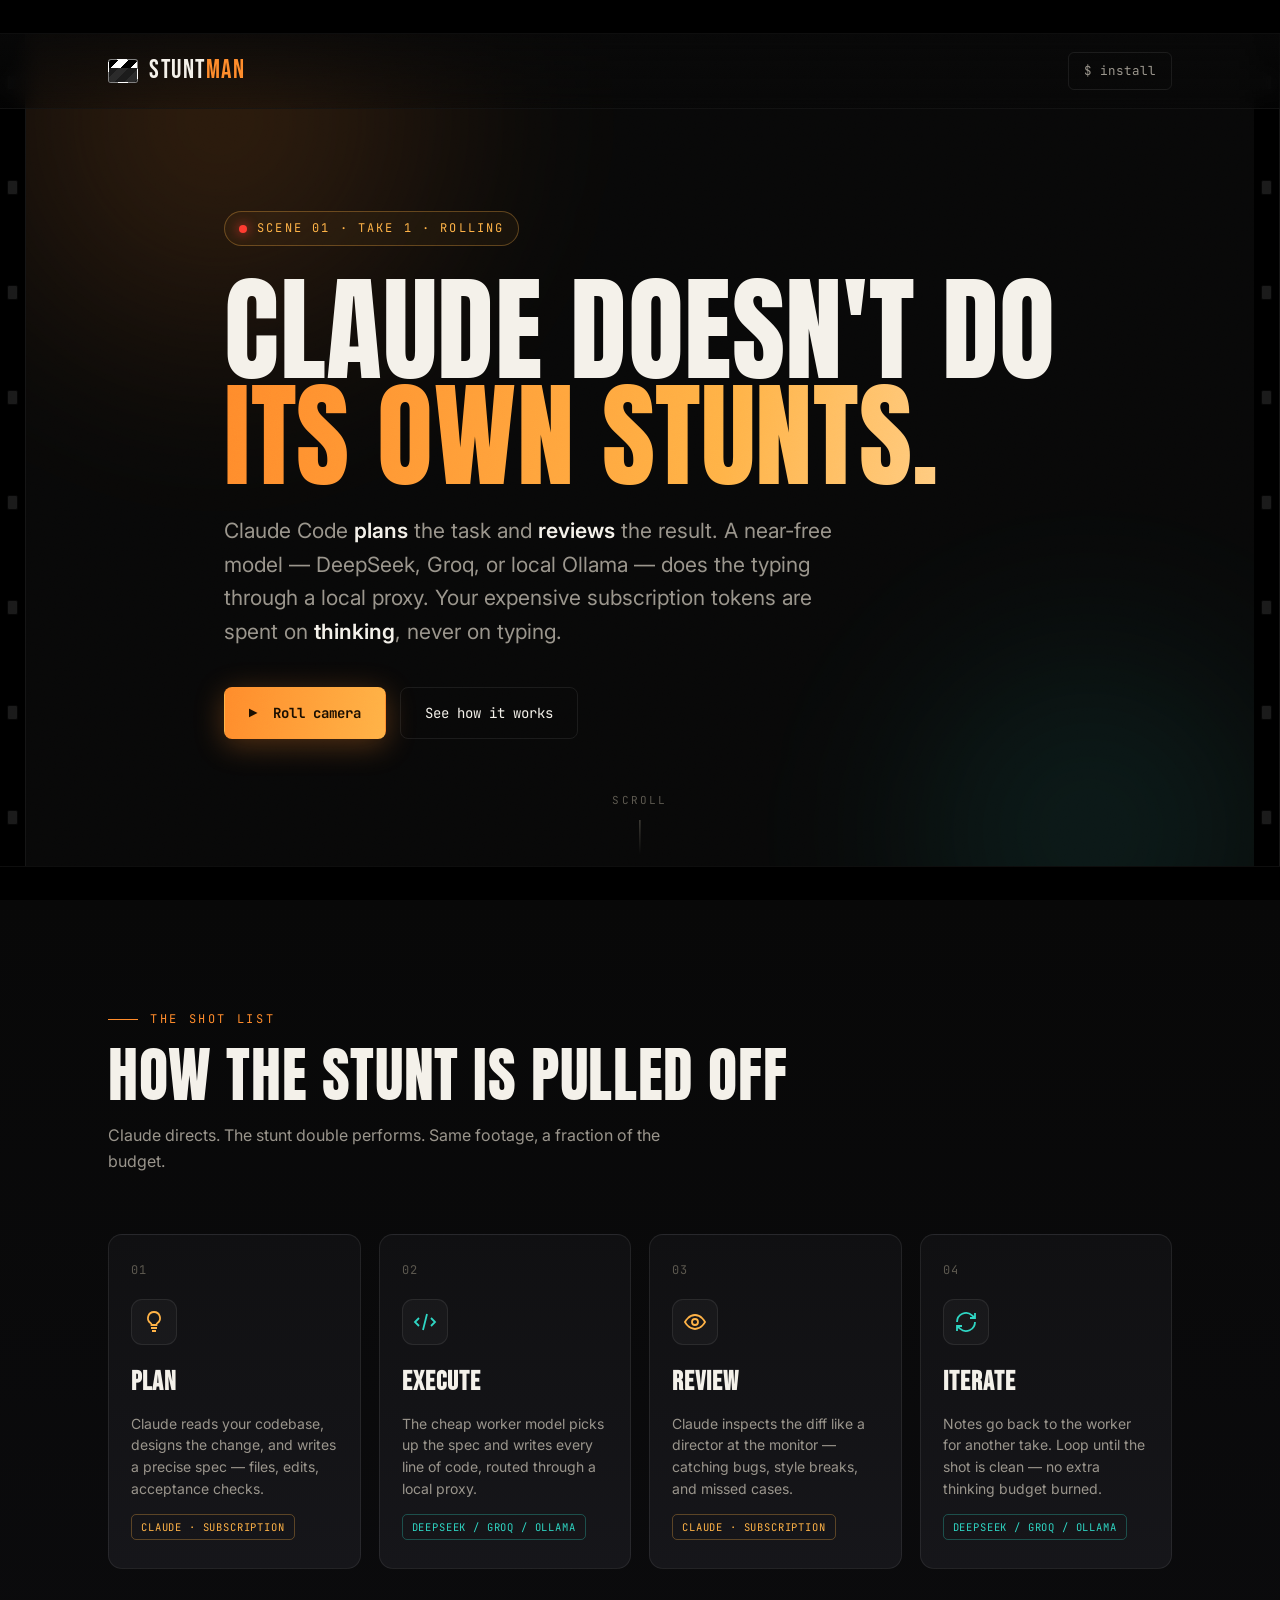
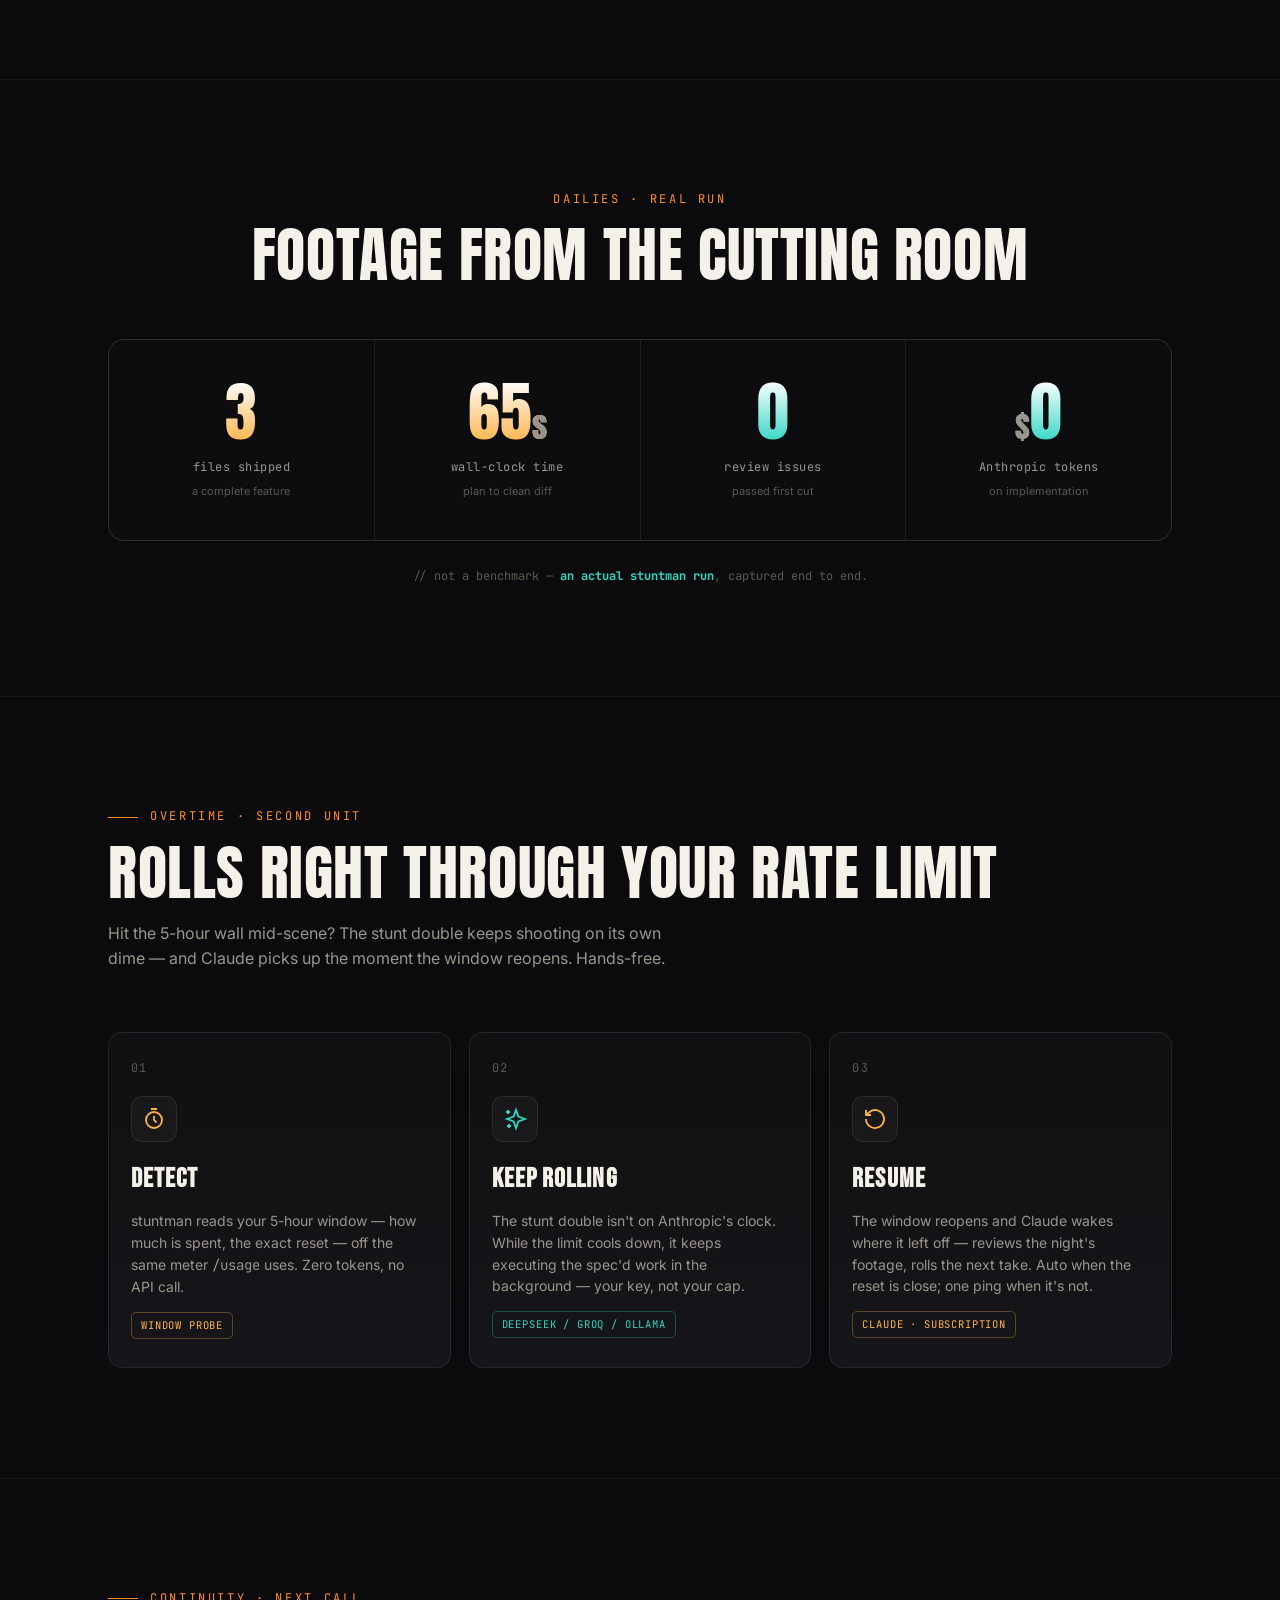
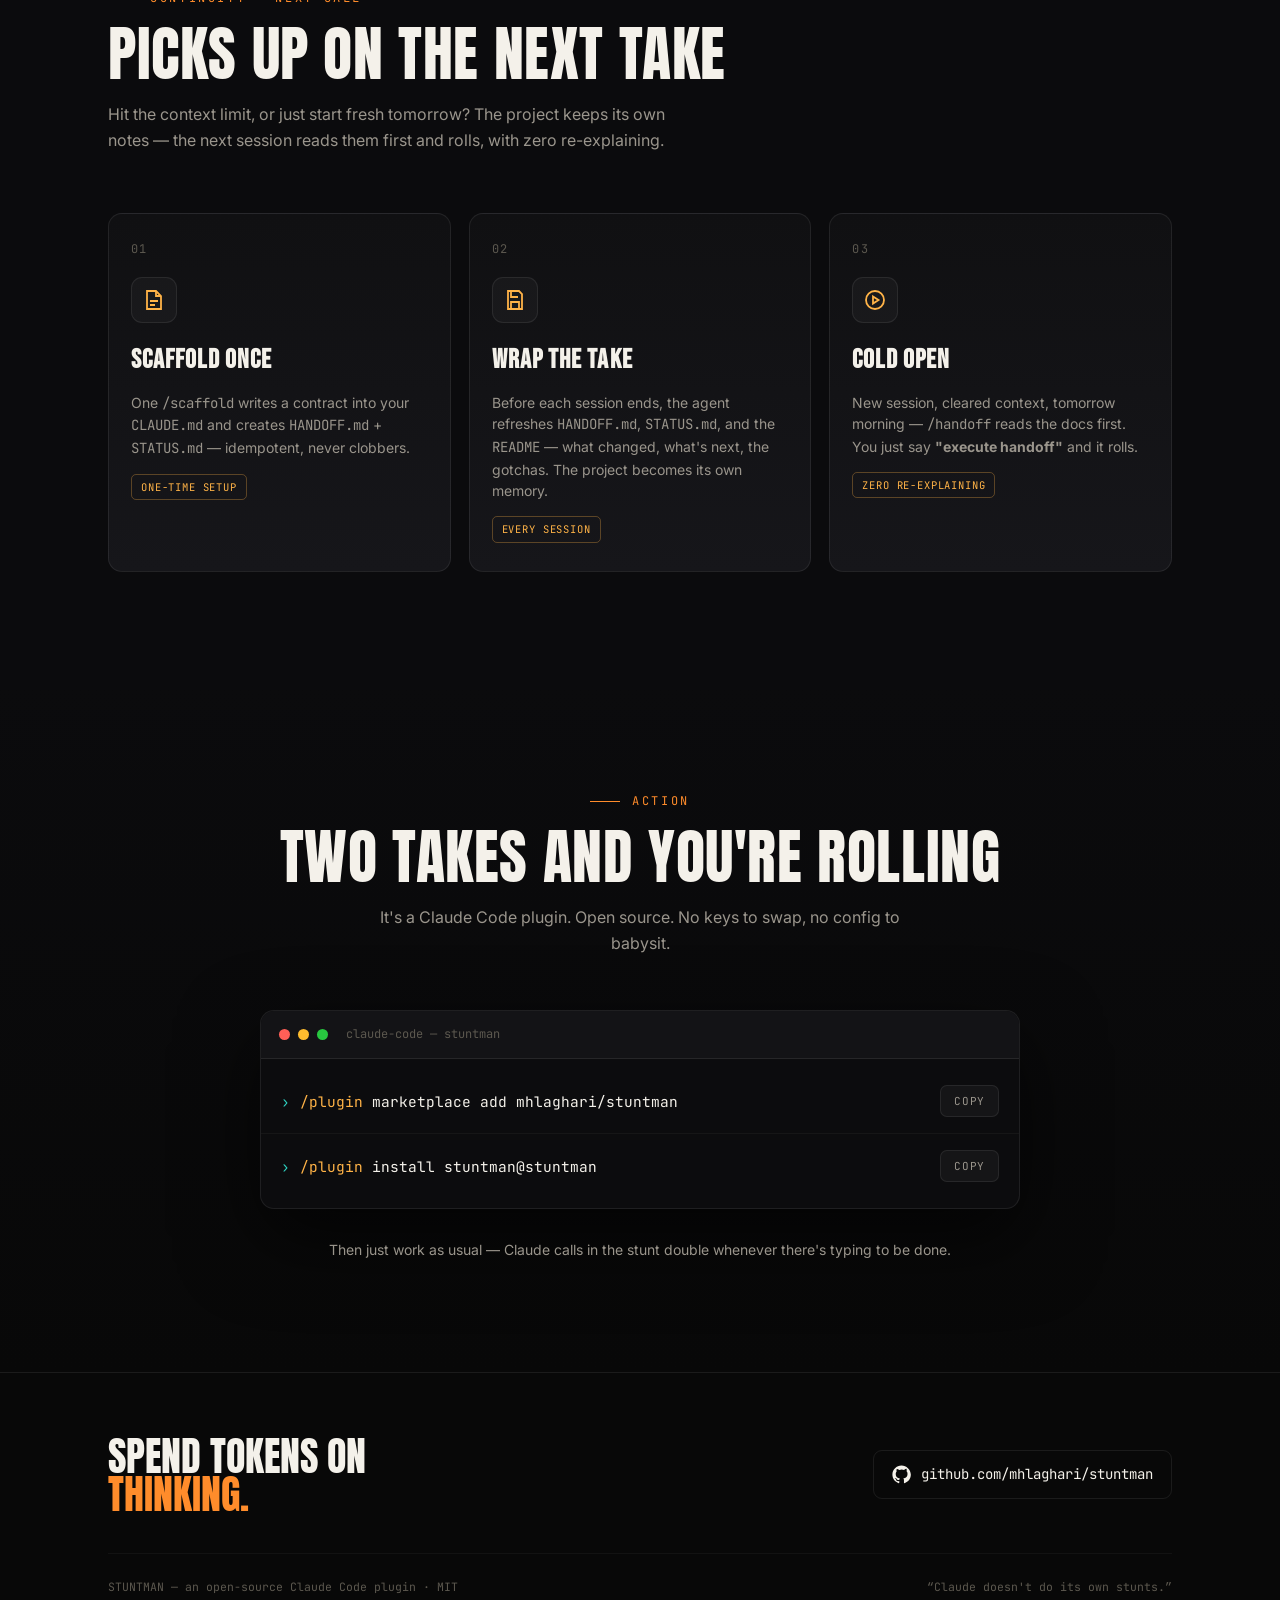
==== docs/index.html @ ba5aea7f "v0.5.0: split /scaffold (setup) and /handoff (resume); README in the contract Reworks the context-co" ====
<!DOCTYPE html>
<html lang="en">
<head>
<meta charset="UTF-8">
<meta name="viewport" content="width=device-width, initial-scale=1.0">
<title>Stuntman — Claude doesn't do its own stunts.</title>
<meta name="description" content="Claude Code plans and reviews. A near-free model does the typing through a local proxy. Spend your Claude tokens on thinking, never on typing.">
<link rel="icon" href="data:image/svg+xml,%3Csvg xmlns='http://www.w3.org/2000/svg' viewBox='0 0 32 32'%3E%3Crect width='32' height='32' rx='6' fill='%23080808'/%3E%3Cpath d='M4 12 28 6' stroke='%23ff8c2b' stroke-width='3'/%3E%3Crect x='4' y='13' width='24' height='15' rx='2' fill='%23161616'/%3E%3C/svg%3E">
<link rel="preconnect" href="https://fonts.googleapis.com">
<link rel="preconnect" href="https://fonts.gstatic.com" crossorigin>
<link href="https://fonts.googleapis.com/css2?family=Anton&family=Bebas+Neue&family=JetBrains+Mono:wght@400;500;700&family=Inter:wght@400;500;600;700&display=swap" rel="stylesheet">
<style>
  :root{
    --black:#080808;
    --panel:#101012;
    --panel-2:#16161a;
    --ink:#f4f1ea;
    --muted:#9a958c;
    --faint:#5c584f;
    --amber:#ffb347;
    --tungsten:#ff8c2b;
    --teal:#2fd6c4;
    --stunt:#ff3b30;
    --line:rgba(255,255,255,.08);
    --line-2:rgba(255,255,255,.04);
    --maxw:1120px;
  }
  *{box-sizing:border-box;margin:0;padding:0}
  html{scroll-behavior:smooth}
  body{
    background:var(--black);
    color:var(--ink);
    font-family:'Inter',system-ui,sans-serif;
    line-height:1.6;
    overflow-x:hidden;
    -webkit-font-smoothing:antialiased;
  }
  /* film grain overlay */
  body::after{
    content:"";
    position:fixed;inset:0;z-index:2000;pointer-events:none;
    opacity:.045;mix-blend-mode:overlay;
    background-image:url("data:image/svg+xml,%3Csvg xmlns='http://www.w3.org/2000/svg' width='160' height='160'%3E%3Cfilter id='n'%3E%3CfeTurbulence type='fractalNoise' baseFrequency='.85' numOctaves='3' stitchTiles='stitch'/%3E%3C/filter%3E%3Crect width='100%25' height='100%25' filter='url(%23n)'/%3E%3C/svg%3E");
    animation:grain 1.2s steps(3) infinite;
  }
  @keyframes grain{
    0%,100%{transform:translate(0,0)}
    33%{transform:translate(-4%,2%)}
    66%{transform:translate(3%,-3%)}
  }
  /* cinematic letterbox bars */
  .bar{position:fixed;left:0;right:0;height:34px;background:#000;z-index:1500;pointer-events:none}
  .bar.top{top:0;border-bottom:1px solid rgba(255,255,255,.05)}
  .bar.bot{bottom:0;border-top:1px solid rgba(255,255,255,.05)}
  @media(max-width:640px){.bar{height:18px}}

  a{color:inherit;text-decoration:none}
  .wrap{max-width:var(--maxw);margin:0 auto;padding:0 28px}
  .mono{font-family:'JetBrains Mono',monospace}

  /* ---------- NAV ---------- */
  nav{
    position:fixed;top:34px;left:0;right:0;z-index:1200;
    backdrop-filter:blur(10px);
    background:linear-gradient(180deg,rgba(8,8,8,.82),rgba(8,8,8,.3));
    border-bottom:1px solid var(--line-2);
    transition:padding .3s ease, background .3s ease;
  }
  @media(max-width:640px){nav{top:18px}}
  nav .wrap{display:flex;align-items:center;justify-content:space-between;padding-top:16px;padding-bottom:16px}
  .brand{display:flex;align-items:center;gap:11px;font-family:'Bebas Neue',sans-serif;font-size:26px;letter-spacing:.06em}
  .slate{
    width:30px;height:24px;border-radius:3px;position:relative;overflow:hidden;
    background:repeating-linear-gradient(135deg,#000 0 7px,#fff 7px 14px);
    border:1px solid rgba(255,255,255,.5);flex:none;
  }
  .slate::before{
    content:"";position:absolute;left:0;right:0;bottom:0;height:62%;
    background:repeating-linear-gradient(135deg,#1b1b1b 0 7px,#2a2a2a 7px 14px);
  }
  .brand b{color:var(--ink);font-weight:400}
  .brand .x{color:var(--tungsten)}
  .nav-cta{font-family:'JetBrains Mono',monospace;font-size:12.5px;color:var(--muted);border:1px solid var(--line);padding:8px 15px;border-radius:6px;transition:.2s}
  .nav-cta:hover{color:var(--ink);border-color:var(--amber);box-shadow:0 0 24px rgba(255,140,43,.18)}

  /* ---------- HERO ---------- */
  header{position:relative;min-height:100vh;display:flex;align-items:center;padding:140px 0 90px;overflow:hidden}
  /* tungsten spotlight sweep */
  .spot{position:absolute;border-radius:50%;filter:blur(70px);pointer-events:none;opacity:.55}
  .spot.a{width:760px;height:760px;top:-260px;left:-160px;background:radial-gradient(circle,rgba(255,140,43,.34),transparent 62%);animation:float1 14s ease-in-out infinite}
  .spot.b{width:620px;height:620px;bottom:-240px;right:-120px;background:radial-gradient(circle,rgba(47,214,196,.22),transparent 62%);animation:float2 18s ease-in-out infinite}
  @keyframes float1{0%,100%{transform:translate(0,0)}50%{transform:translate(60px,40px)}}
  @keyframes float2{0%,100%{transform:translate(0,0)}50%{transform:translate(-50px,-30px)}}
  /* sprocket film strip down the side */
  .filmstrip{position:absolute;top:0;bottom:0;width:26px;background:#000;border-right:1px solid var(--line);display:flex;flex-direction:column;justify-content:space-around;align-items:center;padding:30px 0;z-index:3}
  .filmstrip.left{left:0}.filmstrip.right{right:0}
  .filmstrip i{width:11px;height:15px;background:#1a1a1a;border-radius:2px;border:1px solid #050505}
  @media(max-width:860px){.filmstrip{display:none}}

  .hero-inner{position:relative;z-index:5;max-width:880px}
  .take{display:inline-flex;align-items:center;gap:10px;font-family:'JetBrains Mono',monospace;font-size:12px;letter-spacing:.18em;color:var(--amber);text-transform:uppercase;border:1px solid rgba(255,179,71,.3);background:rgba(255,179,71,.05);padding:7px 14px;border-radius:100px;margin-bottom:30px}
  .take .dot{width:8px;height:8px;border-radius:50%;background:var(--stunt);box-shadow:0 0 12px var(--stunt);animation:rec 1.4s ease-in-out infinite}
  @keyframes rec{0%,100%{opacity:1}50%{opacity:.25}}

  h1.title{
    font-family:'Anton',sans-serif;
    font-weight:400;
    font-size:clamp(48px,9vw,116px);
    line-height:.92;
    letter-spacing:.005em;
    text-transform:uppercase;
    margin-bottom:26px;
  }
  h1.title .l2{
    display:block;
    background:linear-gradient(100deg,var(--tungsten),var(--amber) 60%,#ffd9a0);
    -webkit-background-clip:text;background-clip:text;color:transparent;
    position:relative;
  }
  .oneliner{font-size:clamp(17px,2.2vw,21px);color:var(--muted);max-width:620px;margin-bottom:38px}
  .oneliner b{color:var(--ink);font-weight:600}
  .hero-cta{display:flex;gap:14px;flex-wrap:wrap;align-items:center}
  .btn{font-family:'JetBrains Mono',monospace;font-size:14px;padding:14px 24px;border-radius:8px;border:1px solid transparent;cursor:pointer;transition:.2s;display:inline-flex;align-items:center;gap:9px}
  .btn.primary{background:linear-gradient(100deg,var(--tungsten),var(--amber));color:#1a0e00;font-weight:700;box-shadow:0 6px 30px rgba(255,140,43,.3)}
  .btn.primary:hover{transform:translateY(-2px);box-shadow:0 10px 40px rgba(255,140,43,.45)}
  .btn.ghost{border-color:var(--line);color:var(--ink)}
  .btn.ghost:hover{border-color:var(--muted);background:rgba(255,255,255,.03)}

  .scroll-hint{position:absolute;bottom:46px;left:50%;transform:translateX(-50%);z-index:5;font-family:'JetBrains Mono',monospace;font-size:11px;letter-spacing:.2em;color:var(--faint);text-transform:uppercase;display:flex;flex-direction:column;align-items:center;gap:10px}
  .scroll-hint .ln{width:1px;height:34px;background:linear-gradient(var(--faint),transparent);animation:drop 2s ease-in-out infinite}
  @keyframes drop{0%,100%{transform:scaleY(.4);opacity:.4;transform-origin:top}50%{transform:scaleY(1);opacity:1;transform-origin:top}}
  @media(max-width:640px){.scroll-hint{display:none}}

  /* ---------- SECTION SHELL ---------- */
  section{position:relative;padding:110px 0}
  .eyebrow{font-family:'JetBrains Mono',monospace;font-size:12px;letter-spacing:.22em;text-transform:uppercase;color:var(--tungsten);margin-bottom:16px;display:flex;align-items:center;gap:12px}
  .eyebrow::before{content:"";width:30px;height:1px;background:var(--tungsten)}
  h2.sec{font-family:'Anton',sans-serif;font-weight:400;font-size:clamp(34px,5.5vw,60px);line-height:1;text-transform:uppercase;letter-spacing:.01em;margin-bottom:18px}
  .sec-sub{color:var(--muted);max-width:560px;font-size:16px}

  /* ---------- HOW IT WORKS ---------- */
  #how{background:linear-gradient(180deg,var(--black),#0b0b0d)}
  .steps{display:grid;grid-template-columns:repeat(4,1fr);gap:18px;margin-top:60px;position:relative}
  @media(max-width:860px){.steps{grid-template-columns:repeat(2,1fr)}}
  @media(max-width:520px){.steps{grid-template-columns:1fr}}
  .step{
    position:relative;background:linear-gradient(180deg,var(--panel),var(--panel-2));
    border:1px solid var(--line);border-radius:14px;padding:26px 22px 28px;overflow:hidden;
    transition:transform .35s ease, border-color .35s ease, box-shadow .35s ease;
  }
  .step::before{content:"";position:absolute;inset:0;background:radial-gradient(circle at 50% -10%,var(--gl,rgba(255,140,43,.16)),transparent 60%);opacity:0;transition:opacity .4s}
  .step:hover{transform:translateY(-6px);border-color:var(--bd,rgba(255,140,43,.4))}
  .step:hover::before{opacity:1}
  .step .num{font-family:'JetBrains Mono',monospace;font-size:12px;color:var(--faint);letter-spacing:.1em}
  .step .ico{font-family:'Bebas Neue',sans-serif;font-size:13px;letter-spacing:.1em;width:46px;height:46px;display:grid;place-items:center;border-radius:11px;margin:18px 0 16px;background:rgba(255,255,255,.03);border:1px solid var(--line);position:relative}
  .step .ico svg{width:24px;height:24px}
  .step h3{font-family:'Bebas Neue',sans-serif;font-size:27px;letter-spacing:.04em;margin-bottom:9px}
  .step p{font-size:14px;color:var(--muted);line-height:1.55}
  .step .who{display:inline-block;margin-top:14px;font-family:'JetBrains Mono',monospace;font-size:10.5px;letter-spacing:.08em;text-transform:uppercase;padding:4px 9px;border-radius:5px;border:1px solid var(--line)}
  .step[data-role="claude"] .who{color:var(--amber);border-color:rgba(255,179,71,.3)}
  .step[data-role="worker"] .who{color:var(--teal);border-color:rgba(47,214,196,.3)}
  /* connector arrows */
  .step:not(:last-child)::after{
    content:"";position:absolute;top:50%;right:-13px;width:18px;height:18px;
    border-top:2px solid var(--faint);border-right:2px solid var(--faint);
    transform:translateY(-50%) rotate(45deg);z-index:6;
  }
  @media(max-width:860px){.step:not(:last-child)::after{display:none}}
  /* relay + handoff sections: 3-up, collapse on small screens */
  #relay .steps,#handoff .steps{grid-template-columns:repeat(3,1fr)}
  @media(max-width:860px){#relay .steps,#handoff .steps{grid-template-columns:1fr}}

  /* ---------- STAT STRIP ---------- */
  #results{background:#0b0b0d;border-top:1px solid var(--line-2);border-bottom:1px solid var(--line-2)}
  .results-head{text-align:center;margin-bottom:54px}
  .results-head .eyebrow{justify-content:center}
  .results-head .eyebrow::before{display:none}
  .stats{display:grid;grid-template-columns:repeat(4,1fr);gap:1px;background:var(--line);border:1px solid var(--line);border-radius:16px;overflow:hidden}
  @media(max-width:760px){.stats{grid-template-columns:repeat(2,1fr)}}
  .stat{background:#0d0d0f;padding:40px 24px;text-align:center;position:relative;transition:background .3s}
  .stat:hover{background:#111114}
  .stat .big{font-family:'Anton',sans-serif;font-size:clamp(40px,6vw,64px);line-height:1;background:linear-gradient(180deg,#fff,var(--amber));-webkit-background-clip:text;background-clip:text;color:transparent}
  .stat .big .u{font-size:.5em;color:var(--muted);-webkit-text-fill-color:var(--muted)}
  .stat .lbl{font-family:'JetBrains Mono',monospace;font-size:12px;color:var(--muted);margin-top:14px;letter-spacing:.04em}
  .stat .sub{font-size:11px;color:var(--faint);margin-top:5px}
  .stat.hl .big{background:linear-gradient(180deg,#fff,var(--teal));-webkit-background-clip:text;background-clip:text;color:transparent}
  .real-tag{text-align:center;margin-top:26px;font-family:'JetBrains Mono',monospace;font-size:12px;color:var(--faint)}
  .real-tag b{color:var(--teal)}

  /* ---------- INSTALL ---------- */
  #install{background:linear-gradient(180deg,#0b0b0d,var(--black))}
  .terminal{max-width:760px;margin:54px auto 0;background:#0c0c0e;border:1px solid var(--line);border-radius:14px;overflow:hidden;box-shadow:0 30px 80px rgba(0,0,0,.6)}
  .term-bar{display:flex;align-items:center;gap:8px;padding:14px 18px;background:#131316;border-bottom:1px solid var(--line)}
  .term-bar .d{width:11px;height:11px;border-radius:50%}
  .term-bar .d.r{background:#ff5f57}.term-bar .d.y{background:#febc2e}.term-bar .d.g{background:#28c840}
  .term-bar .ttl{margin-left:10px;font-family:'JetBrains Mono',monospace;font-size:12px;color:var(--faint)}
  .term-body{padding:10px 0}
  .cmd-row{display:flex;align-items:center;justify-content:space-between;gap:14px;padding:16px 20px;transition:background .2s}
  .cmd-row:hover{background:rgba(255,255,255,.02)}
  .cmd-row + .cmd-row{border-top:1px solid var(--line-2)}
  .cmd{font-family:'JetBrains Mono',monospace;font-size:14.5px;color:var(--ink);overflow-x:auto;white-space:nowrap}
  .cmd .pr{color:var(--teal);user-select:none;margin-right:10px}
  .cmd .k{color:var(--amber)}
  .copy{flex:none;font-family:'JetBrains Mono',monospace;font-size:11px;letter-spacing:.06em;text-transform:uppercase;color:var(--muted);background:rgba(255,255,255,.04);border:1px solid var(--line);padding:8px 13px;border-radius:7px;cursor:pointer;transition:.2s}
  .copy:hover{color:var(--ink);border-color:var(--amber)}
  .copy.done{color:#1a0e00;background:var(--amber);border-color:var(--amber)}
  .install-note{text-align:center;color:var(--muted);font-size:14px;margin-top:30px}
  .install-note .mono{color:var(--amber)}

  /* ---------- FOOTER ---------- */
  footer{border-top:1px solid var(--line);padding:64px 0 48px;background:var(--black)}
  .foot-grid{display:flex;align-items:center;justify-content:space-between;gap:24px;flex-wrap:wrap}
  .foot-tag{font-family:'Anton',sans-serif;font-size:clamp(26px,4vw,40px);text-transform:uppercase;line-height:.95;color:var(--ink)}
  .foot-tag span{color:var(--tungsten)}
  .foot-right{text-align:right}
  .gh{display:inline-flex;align-items:center;gap:10px;font-family:'JetBrains Mono',monospace;font-size:14px;border:1px solid var(--line);padding:12px 18px;border-radius:9px;transition:.2s}
  .gh:hover{border-color:var(--amber);color:var(--amber);box-shadow:0 0 30px rgba(255,140,43,.18)}
  .gh svg{width:19px;height:19px;fill:currentColor}
  .foot-meta{margin-top:40px;padding-top:24px;border-top:1px solid var(--line-2);display:flex;justify-content:space-between;flex-wrap:wrap;gap:10px;font-family:'JetBrains Mono',monospace;font-size:11.5px;color:var(--faint)}
  .foot-meta a:hover{color:var(--muted)}

  /* ---------- REVEAL ---------- */
  .reveal{opacity:0;transform:translateY(28px);transition:opacity .8s cubic-bezier(.2,.7,.2,1),transform .8s cubic-bezier(.2,.7,.2,1)}
  .reveal.in{opacity:1;transform:none}
  .reveal[data-d="1"]{transition-delay:.08s}
  .reveal[data-d="2"]{transition-delay:.16s}
  .reveal[data-d="3"]{transition-delay:.24s}
  @media(prefers-reduced-motion:reduce){
    .reveal{opacity:1;transform:none;transition:none}
    .spot,.grain,body::after,.scroll-hint .ln,.take .dot{animation:none!important}
  }
</style>
</head>
<body>
<div class="bar top"></div>
<div class="bar bot"></div>

<nav>
  <div class="wrap">
    <a class="brand" href="#top"><span class="slate"></span><b>STUNT<span class="x">MAN</span></b></a>
    <a class="nav-cta" href="#install">$ install</a>
  </div>
</nav>

<header id="top">
  <div class="filmstrip left"><i></i><i></i><i></i><i></i><i></i><i></i><i></i><i></i></div>
  <div class="filmstrip right"><i></i><i></i><i></i><i></i><i></i><i></i><i></i><i></i></div>
  <div class="spot a"></div>
  <div class="spot b"></div>
  <div class="wrap">
    <div class="hero-inner">
      <div class="take"><span class="dot"></span> Scene 01 · Take 1 · Rolling</div>
      <h1 class="title">Claude doesn't do<span class="l2">its own stunts.</span></h1>
      <p class="oneliner">Claude Code <b>plans</b> the task and <b>reviews</b> the result. A near-free model — DeepSeek, Groq, or local Ollama — does the typing through a local proxy. Your expensive subscription tokens are spent on <b>thinking</b>, never on typing.</p>
      <div class="hero-cta">
        <a class="btn primary" href="#install">▶ &nbsp;Roll camera</a>
        <a class="btn ghost" href="#how">See how it works</a>
      </div>
    </div>
  </div>
  <div class="scroll-hint">scroll<div class="ln"></div></div>
</header>

<section id="how">
  <div class="wrap">
    <div class="reveal">
      <div class="eyebrow">The shot list</div>
      <h2 class="sec">How the stunt is pulled off</h2>
      <p class="sec-sub">Claude directs. The stunt double performs. Same footage, a fraction of the budget.</p>
    </div>
    <div class="steps">
      <div class="step reveal" data-role="claude" data-d="0" style="--bd:rgba(255,179,71,.45);--gl:rgba(255,179,71,.16)">
        <div class="num">01</div>
        <div class="ico" style="color:var(--amber)">
          <svg viewBox="0 0 24 24" fill="none" stroke="currentColor" stroke-width="1.8"><path d="M9 18h6M10 21h4M12 2a6 6 0 0 0-3.5 10.9c.6.45 1 1.15 1 1.9V15h5v-.2c0-.75.4-1.45 1-1.9A6 6 0 0 0 12 2Z"/></svg>
        </div>
        <h3>Plan</h3>
        <p>Claude reads your codebase, designs the change, and writes a precise spec — files, edits, acceptance checks.</p>
        <span class="who">Claude · subscription</span>
      </div>
      <div class="step reveal" data-role="worker" data-d="1" style="--bd:rgba(47,214,196,.45);--gl:rgba(47,214,196,.16)">
        <div class="num">02</div>
        <div class="ico" style="color:var(--teal)">
          <svg viewBox="0 0 24 24" fill="none" stroke="currentColor" stroke-width="1.8"><path d="m6 8-4 4 4 4M18 8l4 4-4 4M14 4l-4 16"/></svg>
        </div>
        <h3>Execute</h3>
        <p>The cheap worker model picks up the spec and writes every line of code, routed through a local proxy.</p>
        <span class="who">DeepSeek / Groq / Ollama</span>
      </div>
      <div class="step reveal" data-role="claude" data-d="2" style="--bd:rgba(255,179,71,.45);--gl:rgba(255,179,71,.16)">
        <div class="num">03</div>
        <div class="ico" style="color:var(--amber)">
          <svg viewBox="0 0 24 24" fill="none" stroke="currentColor" stroke-width="1.8"><path d="M2 12s3.5-7 10-7 10 7 10 7-3.5 7-10 7-10-7-10-7Z"/><circle cx="12" cy="12" r="3"/></svg>
        </div>
        <h3>Review</h3>
        <p>Claude inspects the diff like a director at the monitor — catching bugs, style breaks, and missed cases.</p>
        <span class="who">Claude · subscription</span>
      </div>
      <div class="step reveal" data-role="worker" data-d="3" style="--bd:rgba(47,214,196,.45);--gl:rgba(47,214,196,.16)">
        <div class="num">04</div>
        <div class="ico" style="color:var(--teal)">
          <svg viewBox="0 0 24 24" fill="none" stroke="currentColor" stroke-width="1.8"><path d="M3 12a9 9 0 0 1 15-6.7L21 8M21 3v5h-5M21 12a9 9 0 0 1-15 6.7L3 16M3 21v-5h5"/></svg>
        </div>
        <h3>Iterate</h3>
        <p>Notes go back to the worker for another take. Loop until the shot is clean — no extra thinking budget burned.</p>
        <span class="who">DeepSeek / Groq / Ollama</span>
      </div>
    </div>
  </div>
</section>

<section id="results">
  <div class="wrap">
    <div class="results-head reveal">
      <div class="eyebrow">Dailies · real run</div>
      <h2 class="sec">Footage from the cutting room</h2>
    </div>
    <div class="stats reveal" data-d="1">
      <div class="stat">
        <div class="big" data-count="3">0</div>
        <div class="lbl">files shipped</div>
        <div class="sub">a complete feature</div>
      </div>
      <div class="stat">
        <div class="big"><span data-count="65">0</span><span class="u">s</span></div>
        <div class="lbl">wall-clock time</div>
        <div class="sub">plan to clean diff</div>
      </div>
      <div class="stat hl">
        <div class="big" data-count="0">0</div>
        <div class="lbl">review issues</div>
        <div class="sub">passed first cut</div>
      </div>
      <div class="stat hl">
        <div class="big"><span class="u">$</span><span data-count="0">0</span></div>
        <div class="lbl">Anthropic tokens</div>
        <div class="sub">on implementation</div>
      </div>
    </div>
    <div class="real-tag reveal" data-d="2">// not a benchmark — <b>an actual stuntman run</b>, captured end to end.</div>
  </div>
</section>

<section id="relay" style="background:#0b0b0d">
  <div class="wrap">
    <div class="reveal">
      <div class="eyebrow">Overtime · second unit</div>
      <h2 class="sec">Rolls right through your rate limit</h2>
      <p class="sec-sub">Hit the 5-hour wall mid-scene? The stunt double keeps shooting on its own dime — and Claude picks up the moment the window reopens. Hands-free.</p>
    </div>
    <div class="steps">
      <div class="step reveal" data-role="claude" data-d="0" style="--bd:rgba(255,179,71,.45);--gl:rgba(255,179,71,.16)">
        <div class="num">01</div>
        <div class="ico" style="color:var(--amber)">
          <svg viewBox="0 0 24 24" fill="none" stroke="currentColor" stroke-width="1.8"><circle cx="12" cy="13" r="8"/><path d="M12 9v4l2.5 2.5M9 2h6"/></svg>
        </div>
        <h3>Detect</h3>
        <p>stuntman reads your 5-hour window — how much is spent, the exact reset — off the same meter <span class="mono">/usage</span> uses. Zero tokens, no API call.</p>
        <span class="who">window probe</span>
      </div>
      <div class="step reveal" data-role="worker" data-d="1" style="--bd:rgba(47,214,196,.45);--gl:rgba(47,214,196,.16)">
        <div class="num">02</div>
        <div class="ico" style="color:var(--teal)">
          <svg viewBox="0 0 24 24" fill="none" stroke="currentColor" stroke-width="1.8"><path d="M5 3v4M3 5h4M6 17v4M4 19h4M13 3l2.4 6.6L22 12l-6.6 2.4L13 21l-2.4-6.6L4 12l6.6-2.4z"/></svg>
        </div>
        <h3>Keep rolling</h3>
        <p>The stunt double isn't on Anthropic's clock. While the limit cools down, it keeps executing the spec'd work in the background — your key, not your cap.</p>
        <span class="who">DeepSeek / Groq / Ollama</span>
      </div>
      <div class="step reveal" data-role="claude" data-d="2" style="--bd:rgba(255,179,71,.45);--gl:rgba(255,179,71,.16)">
        <div class="num">03</div>
        <div class="ico" style="color:var(--amber)">
          <svg viewBox="0 0 24 24" fill="none" stroke="currentColor" stroke-width="1.8"><path d="M3 12a9 9 0 1 0 3-6.7L3 8M3 3v5h5"/></svg>
        </div>
        <h3>Resume</h3>
        <p>The window reopens and Claude wakes where it left off — reviews the night's footage, rolls the next take. Auto when the reset is close; one ping when it's not.</p>
        <span class="who">Claude · subscription</span>
      </div>
    </div>
  </div>
</section>

<section id="handoff" style="background:#0b0b0d;border-top:1px solid var(--line-2)">
  <div class="wrap">
    <div class="reveal">
      <div class="eyebrow">Continuity · next call</div>
      <h2 class="sec">Picks up on the next take</h2>
      <p class="sec-sub">Hit the context limit, or just start fresh tomorrow? The project keeps its own notes — the next session reads them first and rolls, with zero re-explaining.</p>
    </div>
    <div class="steps">
      <div class="step reveal" data-role="claude" data-d="0" style="--bd:rgba(255,179,71,.45);--gl:rgba(255,179,71,.16)">
        <div class="num">01</div>
        <div class="ico" style="color:var(--amber)">
          <svg viewBox="0 0 24 24" fill="none" stroke="currentColor" stroke-width="1.8"><path d="M5 3h9l5 5v13H5z"/><path d="M14 3v5h5M8 13h8M8 17h5"/></svg>
        </div>
        <h3>Scaffold once</h3>
        <p>One <span class="mono">/scaffold</span> writes a contract into your <span class="mono">CLAUDE.md</span> and creates <span class="mono">HANDOFF.md</span> + <span class="mono">STATUS.md</span> — idempotent, never clobbers.</p>
        <span class="who">one-time setup</span>
      </div>
      <div class="step reveal" data-role="claude" data-d="1" style="--bd:rgba(255,179,71,.45);--gl:rgba(255,179,71,.16)">
        <div class="num">02</div>
        <div class="ico" style="color:var(--amber)">
          <svg viewBox="0 0 24 24" fill="none" stroke="currentColor" stroke-width="1.8"><path d="M5 3h11l3 3v15H5z"/><path d="M8 3v6h7M8 21v-7h8v7"/></svg>
        </div>
        <h3>Wrap the take</h3>
        <p>Before each session ends, the agent refreshes <span class="mono">HANDOFF.md</span>, <span class="mono">STATUS.md</span>, and the <span class="mono">README</span> — what changed, what's next, the gotchas. The project becomes its own memory.</p>
        <span class="who">every session</span>
      </div>
      <div class="step reveal" data-role="claude" data-d="2" style="--bd:rgba(255,179,71,.45);--gl:rgba(255,179,71,.16)">
        <div class="num">03</div>
        <div class="ico" style="color:var(--amber)">
          <svg viewBox="0 0 24 24" fill="none" stroke="currentColor" stroke-width="1.8"><circle cx="12" cy="12" r="9"/><path d="M10 8.5l5.5 3.5-5.5 3.5z"/></svg>
        </div>
        <h3>Cold open</h3>
        <p>New session, cleared context, tomorrow morning — <span class="mono">/handoff</span> reads the docs first. You just say <b>"execute handoff"</b> and it rolls.</p>
        <span class="who">zero re-explaining</span>
      </div>
    </div>
  </div>
</section>

<section id="install">
  <div class="wrap">
    <div class="reveal" style="text-align:center">
      <div class="eyebrow" style="justify-content:center">Action</div>
      <h2 class="sec">Two takes and you're rolling</h2>
      <p class="sec-sub" style="margin:0 auto">It's a Claude Code plugin. Open source. No keys to swap, no config to babysit.</p>
    </div>
    <div class="terminal reveal" data-d="1">
      <div class="term-bar">
        <span class="d r"></span><span class="d y"></span><span class="d g"></span>
        <span class="ttl">claude-code — stuntman</span>
      </div>
      <div class="term-body">
        <div class="cmd-row">
          <div class="cmd"><span class="pr">›</span><span class="k">/plugin</span> marketplace add mhlaghari/stuntman</div>
          <button class="copy" data-copy="/plugin marketplace add mhlaghari/stuntman">Copy</button>
        </div>
        <div class="cmd-row">
          <div class="cmd"><span class="pr">›</span><span class="k">/plugin</span> install stuntman@stuntman</div>
          <button class="copy" data-copy="/plugin install stuntman@stuntman">Copy</button>
        </div>
      </div>
    </div>
    <p class="install-note">Then just work as usual — Claude calls in the stunt double whenever there's typing to be done.</p>
  </div>
</section>

<footer>
  <div class="wrap">
    <div class="foot-grid">
      <div class="foot-tag reveal">Spend tokens on<br><span>thinking.</span></div>
      <div class="foot-right reveal" data-d="1">
        <a class="gh" href="https://github.com/mhlaghari/stuntman" target="_blank" rel="noopener">
          <svg viewBox="0 0 24 24"><path d="M12 .5C5.7.5.5 5.7.5 12c0 5.1 3.3 9.4 7.9 10.9.6.1.8-.2.8-.6v-2c-3.2.7-3.9-1.5-3.9-1.5-.5-1.3-1.3-1.7-1.3-1.7-1.1-.7.1-.7.1-.7 1.2.1 1.8 1.2 1.8 1.2 1 1.8 2.7 1.3 3.4 1 .1-.8.4-1.3.7-1.6-2.6-.3-5.3-1.3-5.3-5.8 0-1.3.5-2.3 1.2-3.1-.1-.3-.5-1.5.1-3.1 0 0 1-.3 3.3 1.2a11.5 11.5 0 0 1 6 0C17.3 4.5 18.3 4.8 18.3 4.8c.6 1.6.2 2.8.1 3.1.8.8 1.2 1.8 1.2 3.1 0 4.5-2.7 5.5-5.3 5.8.4.4.8 1.1.8 2.2v3.3c0 .4.2.7.8.6 4.6-1.5 7.9-5.8 7.9-10.9C23.5 5.7 18.3.5 12 .5Z"/></svg>
          github.com/mhlaghari/stuntman
        </a>
      </div>
    </div>
    <div class="foot-meta">
      <span>STUNTMAN — an open-source Claude Code plugin · MIT</span>
      <span>“Claude doesn't do its own stunts.”</span>
    </div>
  </div>
</footer>

<script>
  // ---- scroll reveals ----
  const io = new IntersectionObserver((entries)=>{
    entries.forEach(e=>{
      if(e.isIntersecting){ e.target.classList.add('in'); io.unobserve(e.target); }
    });
  },{threshold:.18, rootMargin:'0px 0px -60px 0px'});
  document.querySelectorAll('.reveal').forEach(el=>io.observe(el));

  // ---- count-up stats ----
  const fmt = (n)=> n.toString();
  const countObs = new IntersectionObserver((entries)=>{
    entries.forEach(e=>{
      if(!e.isIntersecting) return;
      const el = e.target, target = +el.dataset.count;
      countObs.unobserve(el);
      if(target===0){ el.textContent='0'; return; }
      const dur=1100, t0=performance.now();
      const tick=(now)=>{
        const p=Math.min(1,(now-t0)/dur);
        const eased=1-Math.pow(1-p,3);
        el.textContent=fmt(Math.round(target*eased));
        if(p<1) requestAnimationFrame(tick);
      };
      requestAnimationFrame(tick);
    });
  },{threshold:.6});
  document.querySelectorAll('[data-count]').forEach(el=>countObs.observe(el));

  // ---- copy buttons ----
  document.querySelectorAll('.copy').forEach(btn=>{
    btn.addEventListener('click', async ()=>{
      const text = btn.dataset.copy;
      try{
        await navigator.clipboard.writeText(text);
      }catch{
        const ta=document.createElement('textarea');
        ta.value=text; document.body.appendChild(ta); ta.select();
        try{document.execCommand('copy');}catch{} ta.remove();
      }
      const old=btn.textContent;
      btn.textContent='Copied ✓'; btn.classList.add('done');
      setTimeout(()=>{ btn.textContent=old; btn.classList.remove('done'); },1600);
    });
  });

  // ---- nav condense on scroll ----
  const nav=document.querySelector('nav');
  addEventListener('scroll',()=>{
    nav.style.boxShadow = scrollY>40 ? '0 10px 40px rgba(0,0,0,.5)' : 'none';
  },{passive:true});
</script>
</body>
</html>
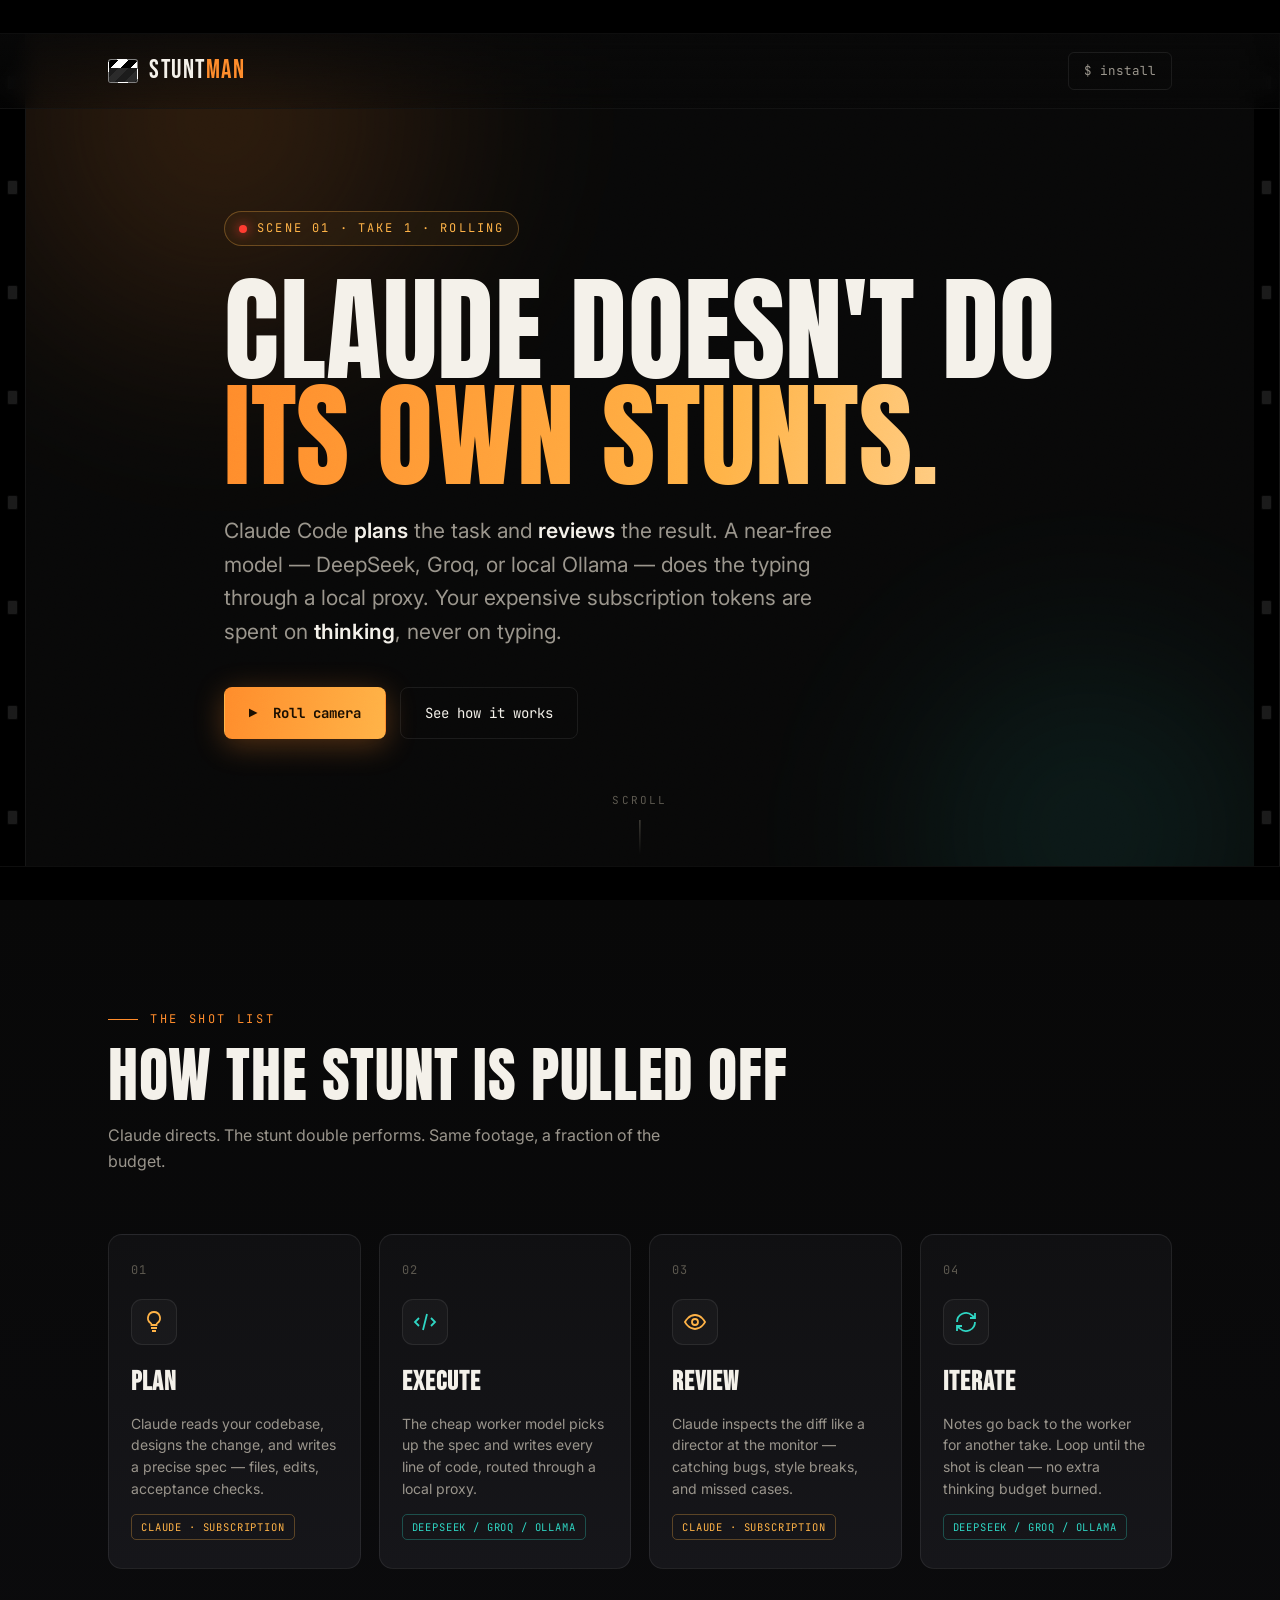
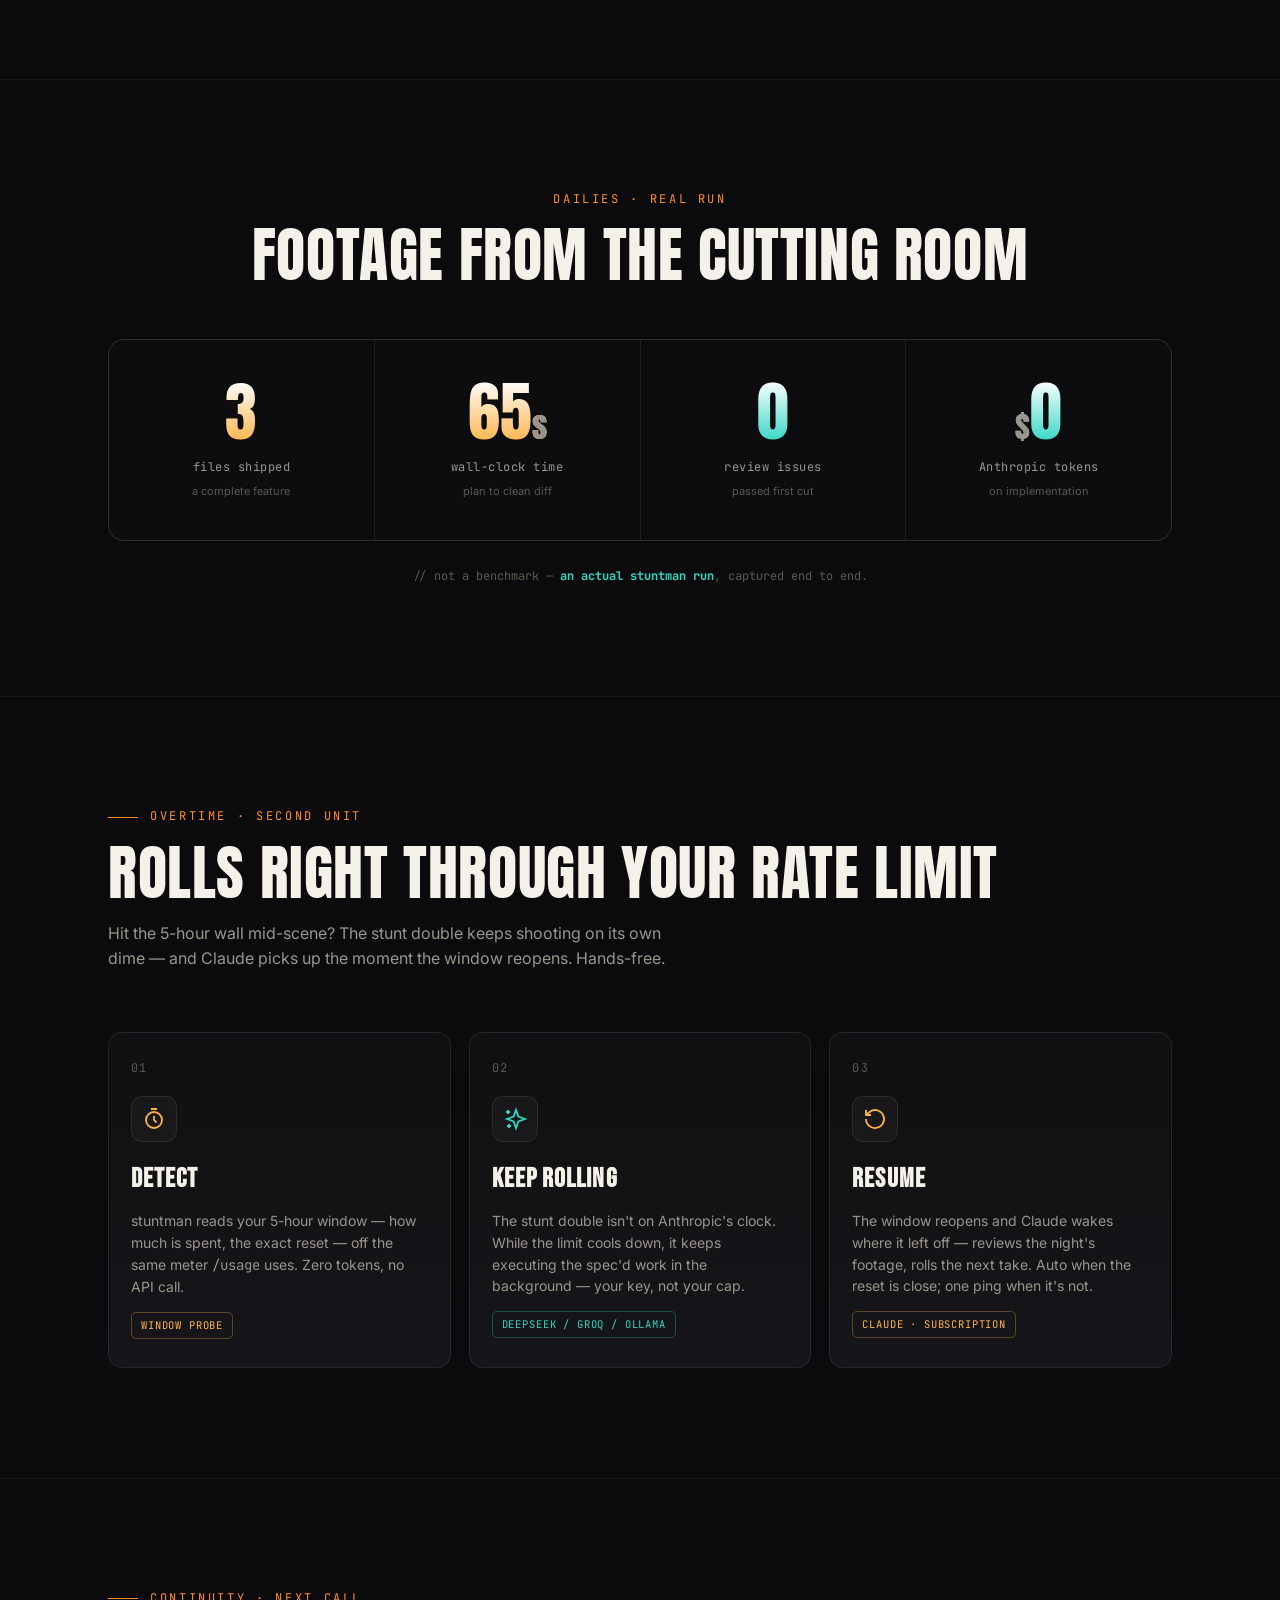
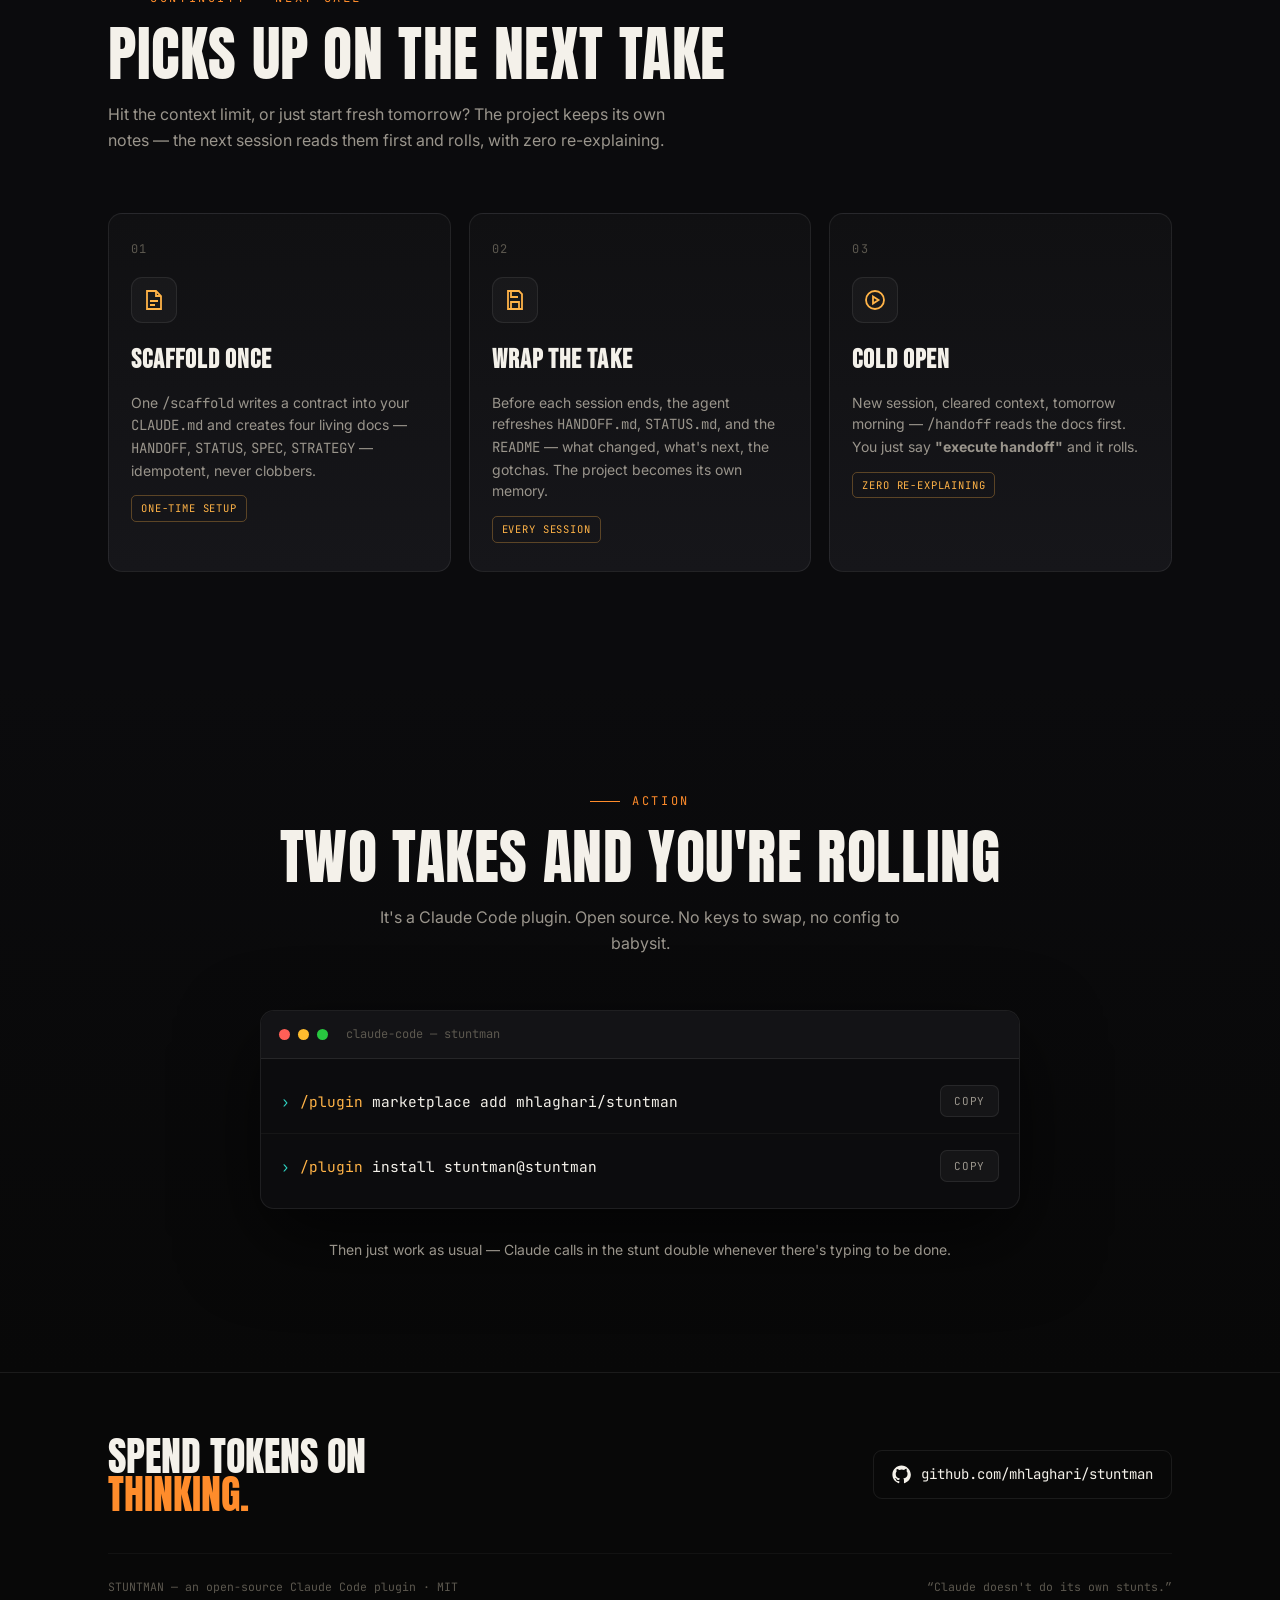
==== commit 5f02d31b: "v0.6.0: living-document system + doc-enforcement Stop hook Expands /scaffold from the HANDOFF+STATUS" ====
--- a/docs/index.html
+++ b/docs/index.html
@@ -394,7 +394,7 @@
           <svg viewBox="0 0 24 24" fill="none" stroke="currentColor" stroke-width="1.8"><path d="M5 3h9l5 5v13H5z"/><path d="M14 3v5h5M8 13h8M8 17h5"/></svg>
         </div>
         <h3>Scaffold once</h3>
-        <p>One <span class="mono">/scaffold</span> writes a contract into your <span class="mono">CLAUDE.md</span> and creates <span class="mono">HANDOFF.md</span> + <span class="mono">STATUS.md</span> — idempotent, never clobbers.</p>
+        <p>One <span class="mono">/scaffold</span> writes a contract into your <span class="mono">CLAUDE.md</span> and creates four living docs — <span class="mono">HANDOFF</span>, <span class="mono">STATUS</span>, <span class="mono">SPEC</span>, <span class="mono">STRATEGY</span> — idempotent, never clobbers.</p>
         <span class="who">one-time setup</span>
       </div>
       <div class="step reveal" data-role="claude" data-d="1" style="--bd:rgba(255,179,71,.45);--gl:rgba(255,179,71,.16)">
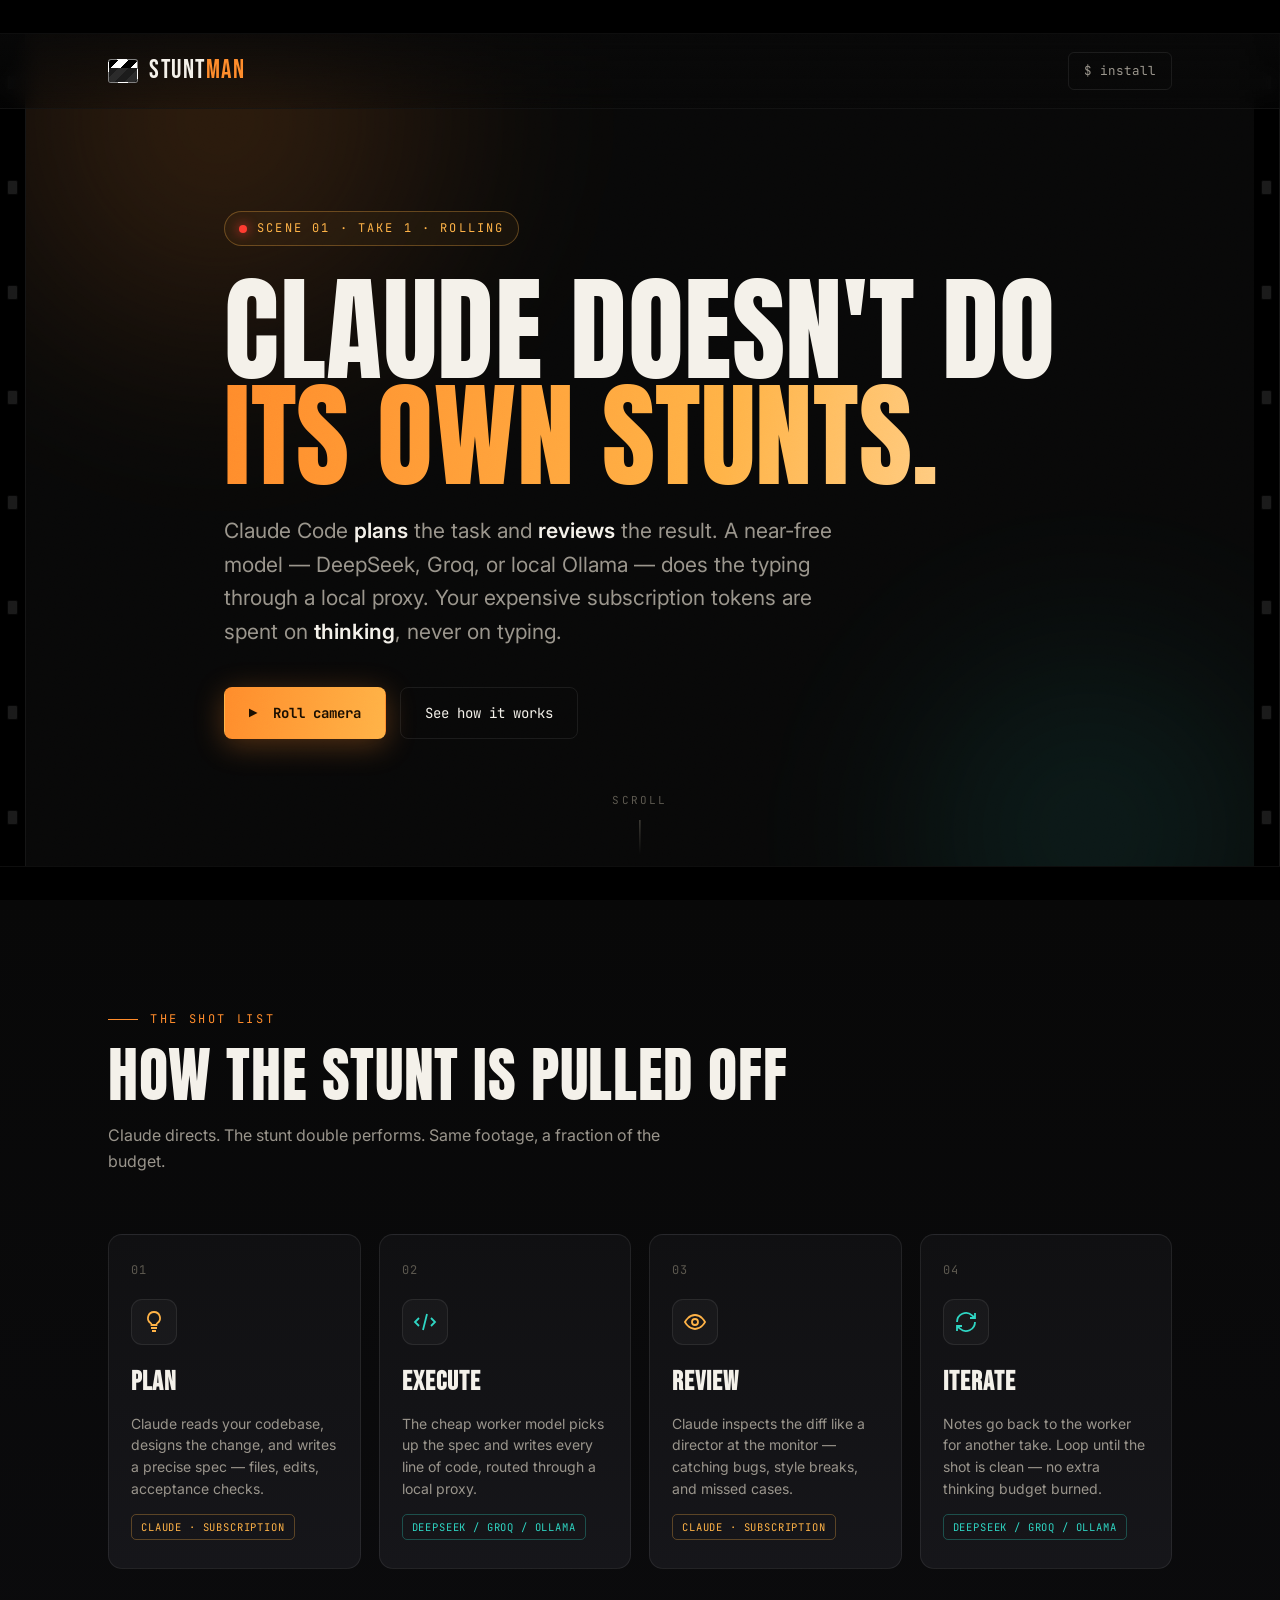
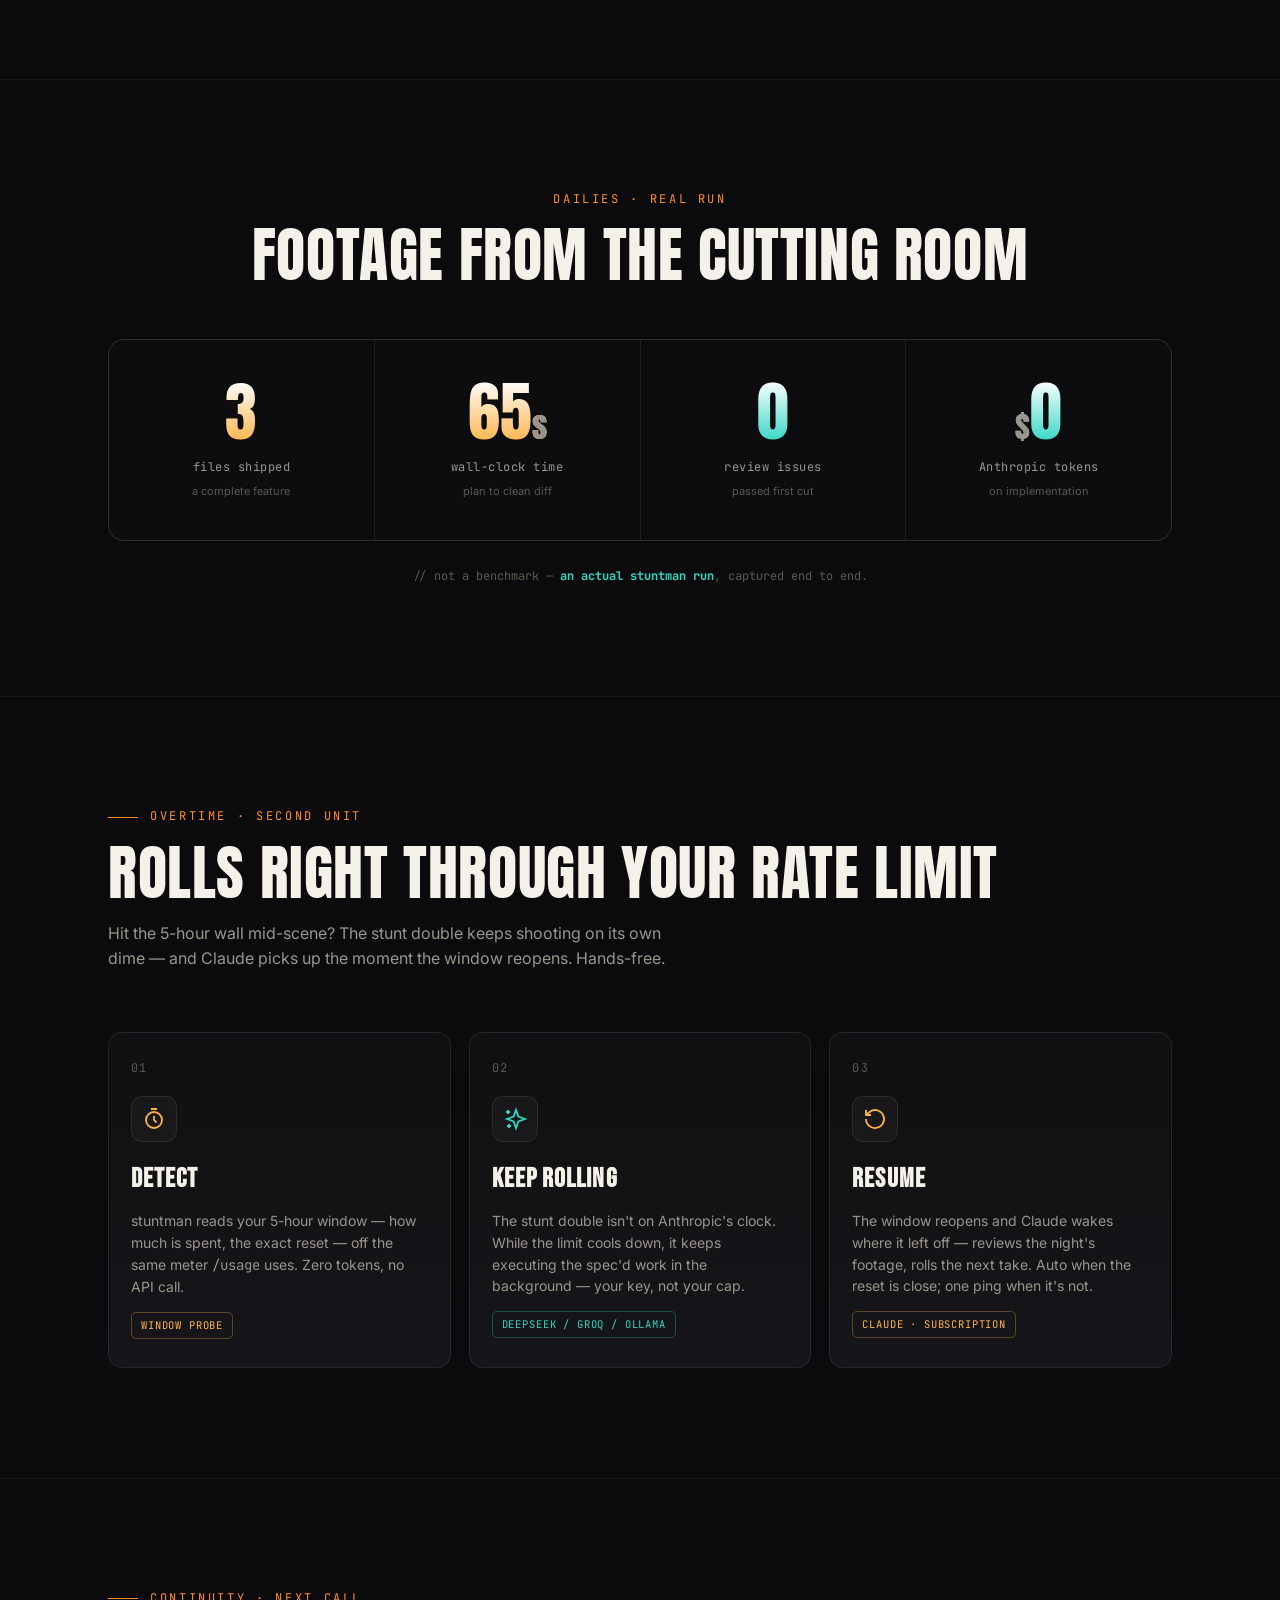
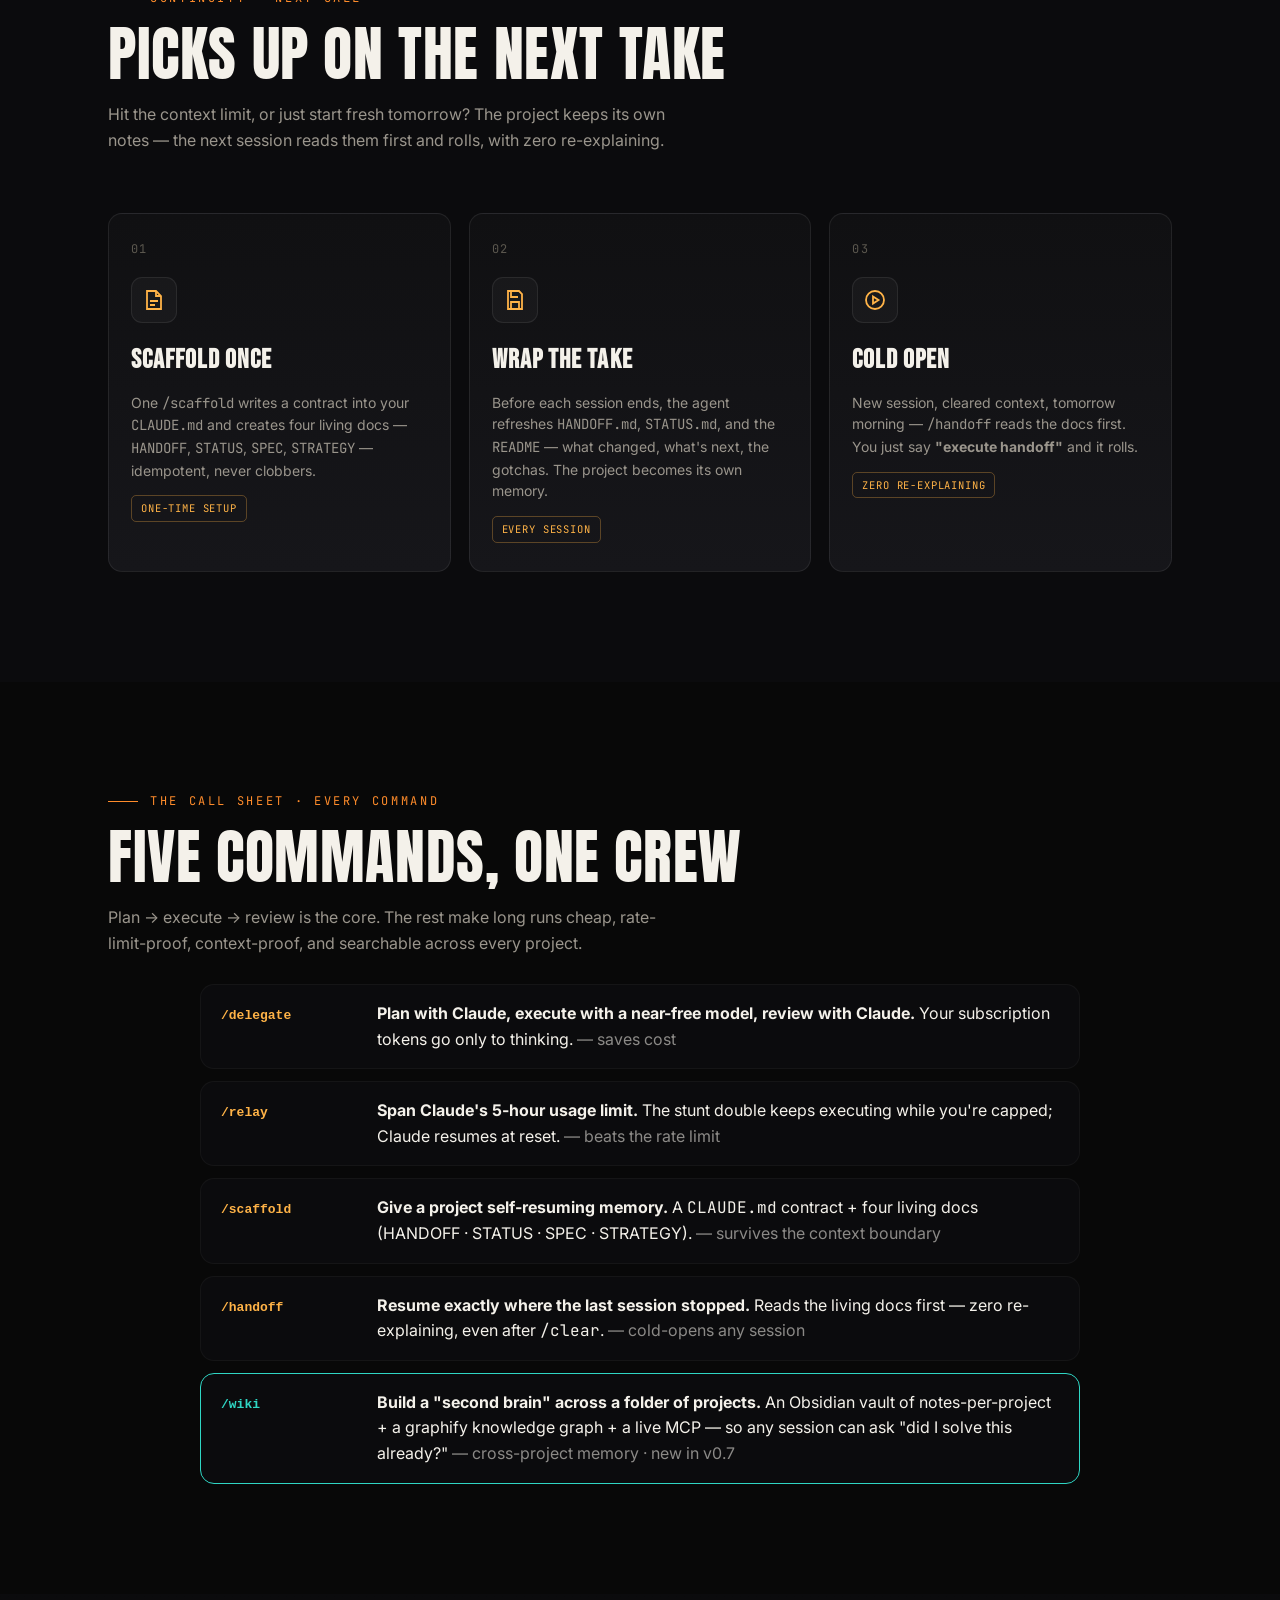
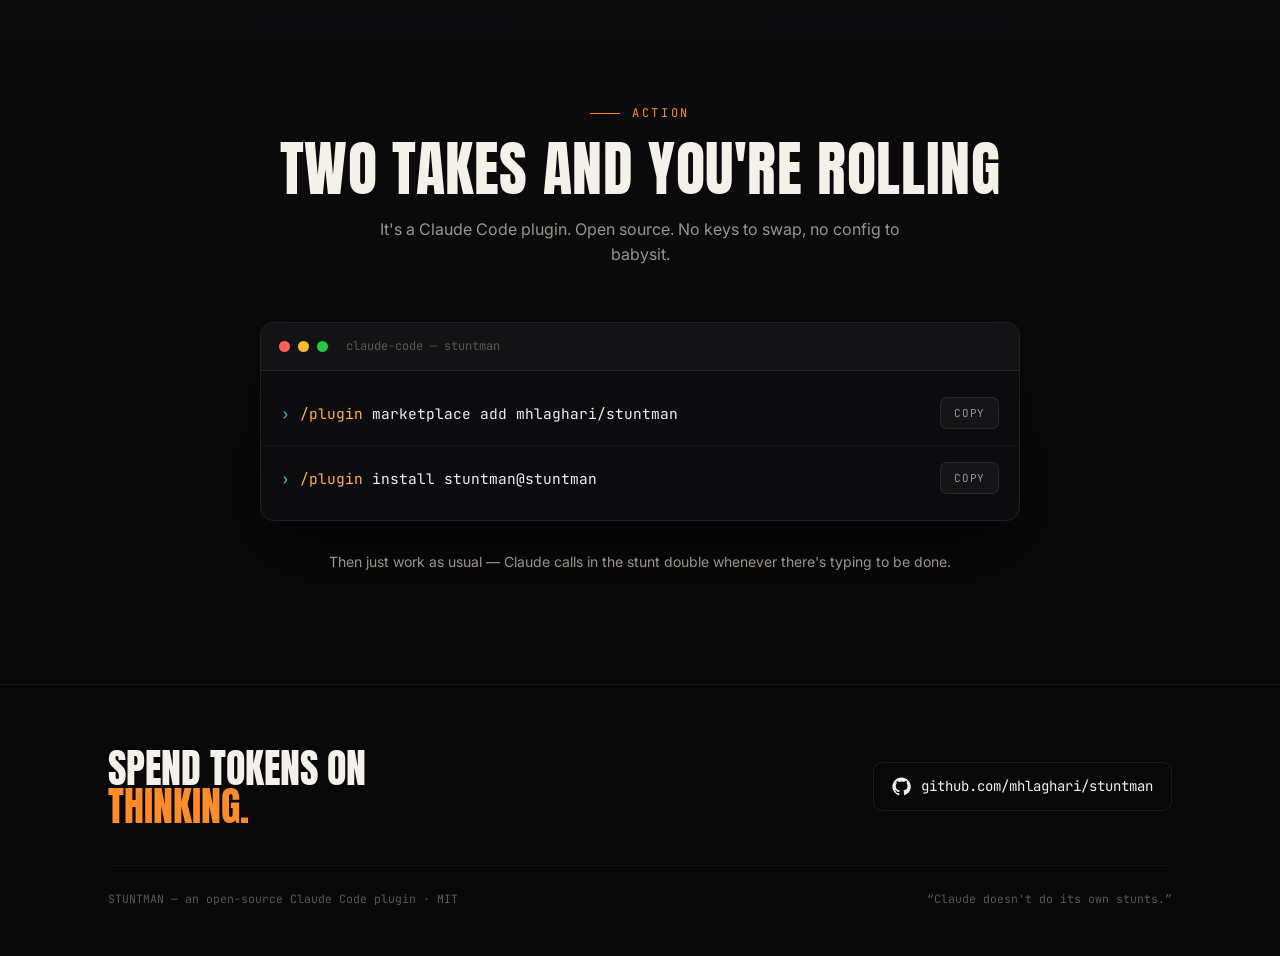
==== commit 870e1326: "docs: add a Commands overview listing all 5 slash commands A reader couldn't see the full command se" ====
--- a/docs/index.html
+++ b/docs/index.html
@@ -419,6 +419,38 @@
   </div>
 </section>
 
+<section id="commands">
+  <div class="wrap">
+    <div class="reveal">
+      <div class="eyebrow">The call sheet · every command</div>
+      <h2 class="sec">Five commands, one crew</h2>
+      <p class="sec-sub">Plan → execute → review is the core. The rest make long runs cheap, rate-limit-proof, context-proof, and searchable across every project.</p>
+    </div>
+    <div class="reveal" data-d="1" style="display:grid;gap:12px;max-width:880px;margin:28px auto 0">
+      <div style="display:grid;grid-template-columns:140px 1fr;gap:16px;align-items:baseline;padding:16px 20px;border:1px solid var(--line-2);border-radius:14px;background:#0b0b0d">
+        <code style="color:var(--amber);font-weight:700">/delegate</code>
+        <div><b>Plan with Claude, execute with a near-free model, review with Claude.</b> Your subscription tokens go only to thinking. <span style="opacity:.55">— saves cost</span></div>
+      </div>
+      <div style="display:grid;grid-template-columns:140px 1fr;gap:16px;align-items:baseline;padding:16px 20px;border:1px solid var(--line-2);border-radius:14px;background:#0b0b0d">
+        <code style="color:var(--amber);font-weight:700">/relay</code>
+        <div><b>Span Claude's 5-hour usage limit.</b> The stunt double keeps executing while you're capped; Claude resumes at reset. <span style="opacity:.55">— beats the rate limit</span></div>
+      </div>
+      <div style="display:grid;grid-template-columns:140px 1fr;gap:16px;align-items:baseline;padding:16px 20px;border:1px solid var(--line-2);border-radius:14px;background:#0b0b0d">
+        <code style="color:var(--amber);font-weight:700">/scaffold</code>
+        <div><b>Give a project self-resuming memory.</b> A <span class="mono">CLAUDE.md</span> contract + four living docs (HANDOFF · STATUS · SPEC · STRATEGY). <span style="opacity:.55">— survives the context boundary</span></div>
+      </div>
+      <div style="display:grid;grid-template-columns:140px 1fr;gap:16px;align-items:baseline;padding:16px 20px;border:1px solid var(--line-2);border-radius:14px;background:#0b0b0d">
+        <code style="color:var(--amber);font-weight:700">/handoff</code>
+        <div><b>Resume exactly where the last session stopped.</b> Reads the living docs first — zero re-explaining, even after <span class="mono">/clear</span>. <span style="opacity:.55">— cold-opens any session</span></div>
+      </div>
+      <div style="display:grid;grid-template-columns:140px 1fr;gap:16px;align-items:baseline;padding:16px 20px;border:1px solid var(--teal);border-radius:14px;background:#0b0b0d">
+        <code style="color:var(--teal);font-weight:700">/wiki</code>
+        <div><b>Build a "second brain" across a folder of projects.</b> An Obsidian vault of notes-per-project + a graphify knowledge graph + a live MCP — so any session can ask "did I solve this already?" <span style="opacity:.55">— cross-project memory · new in v0.7</span></div>
+      </div>
+    </div>
+  </div>
+</section>
+
 <section id="install">
   <div class="wrap">
     <div class="reveal" style="text-align:center">
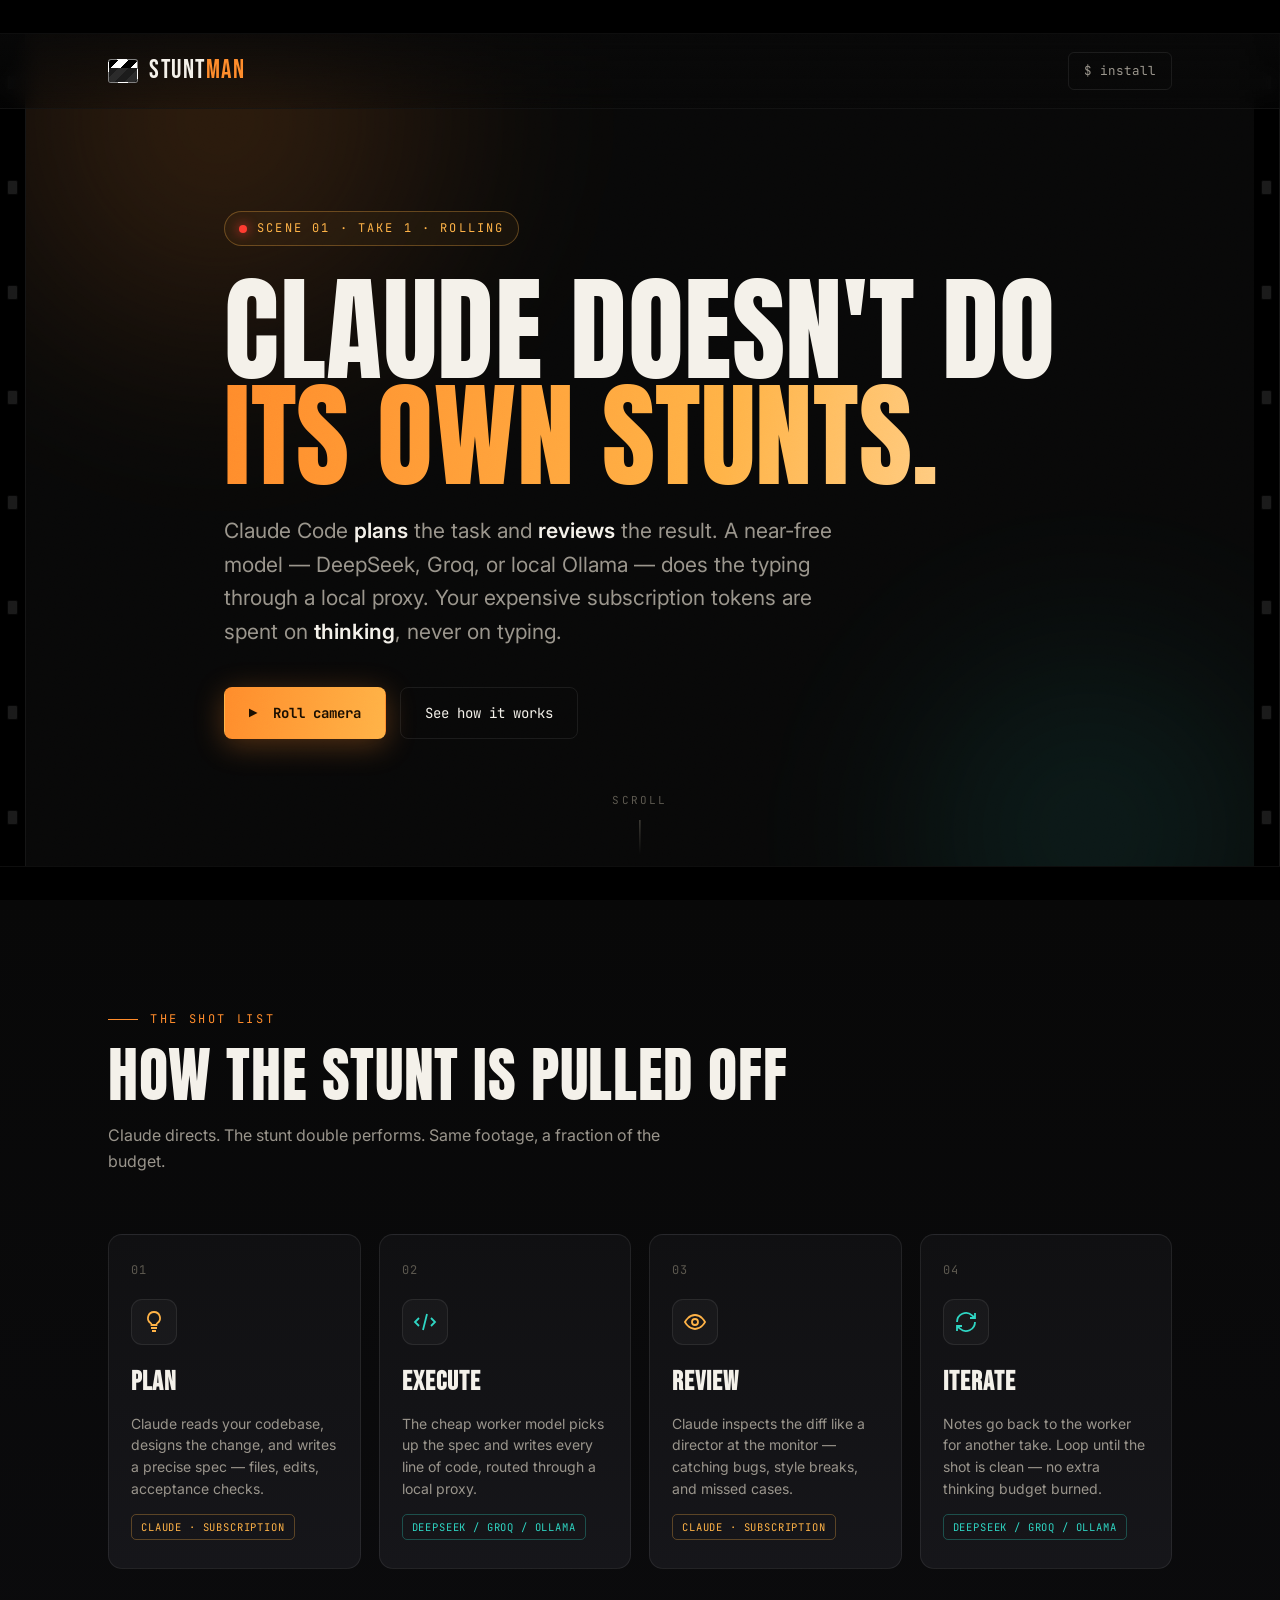
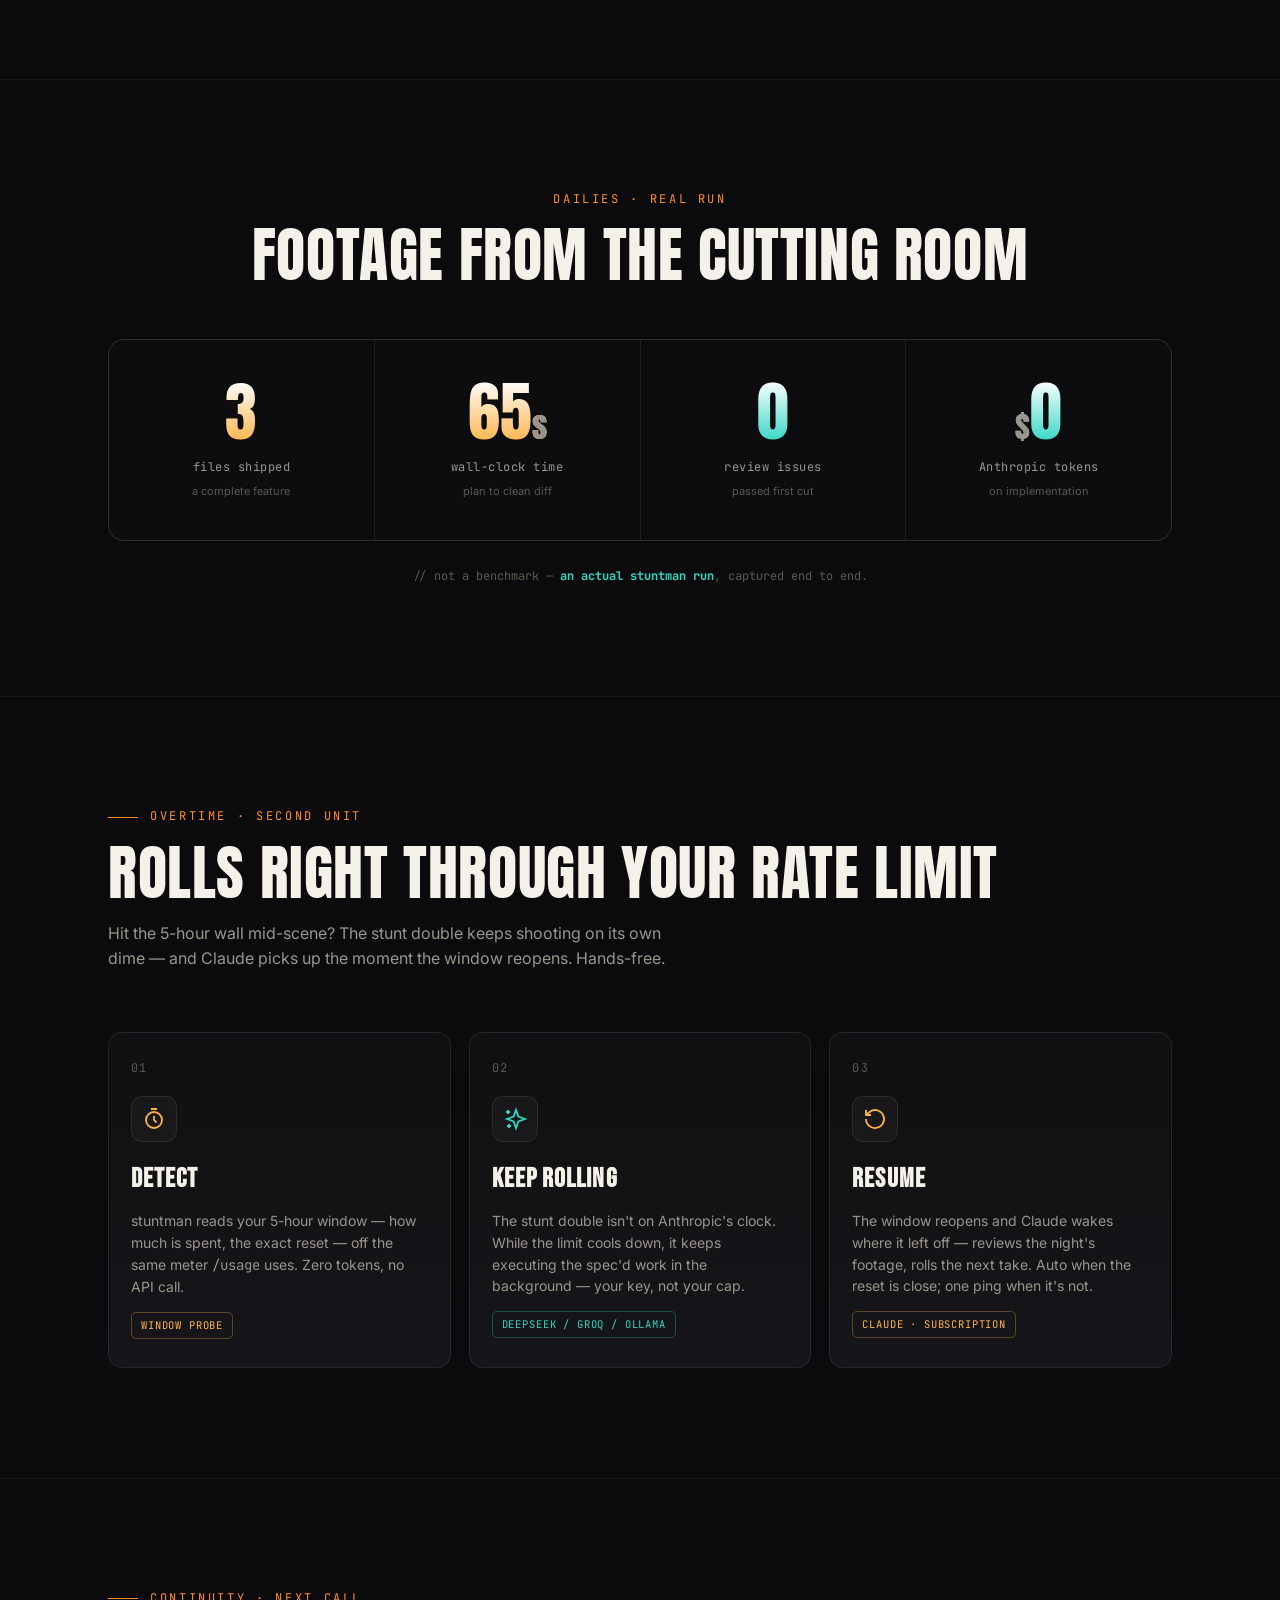
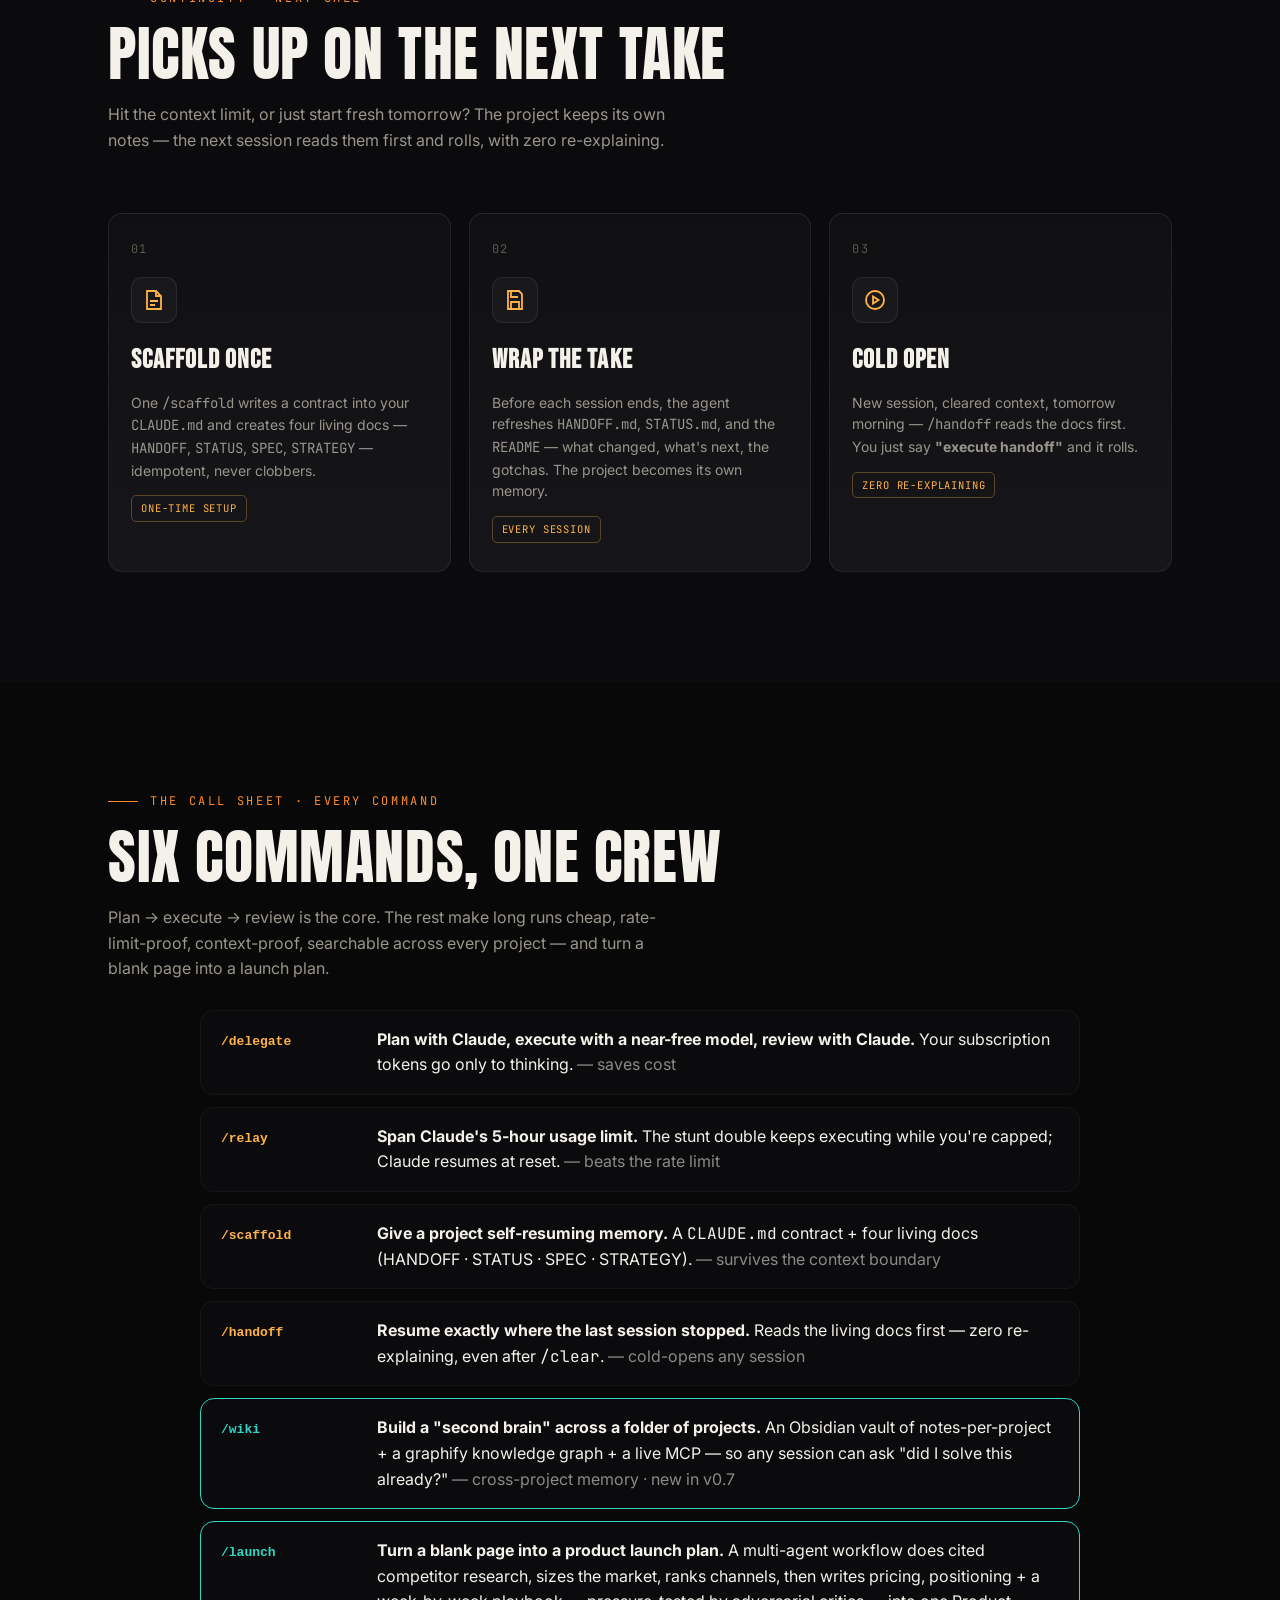
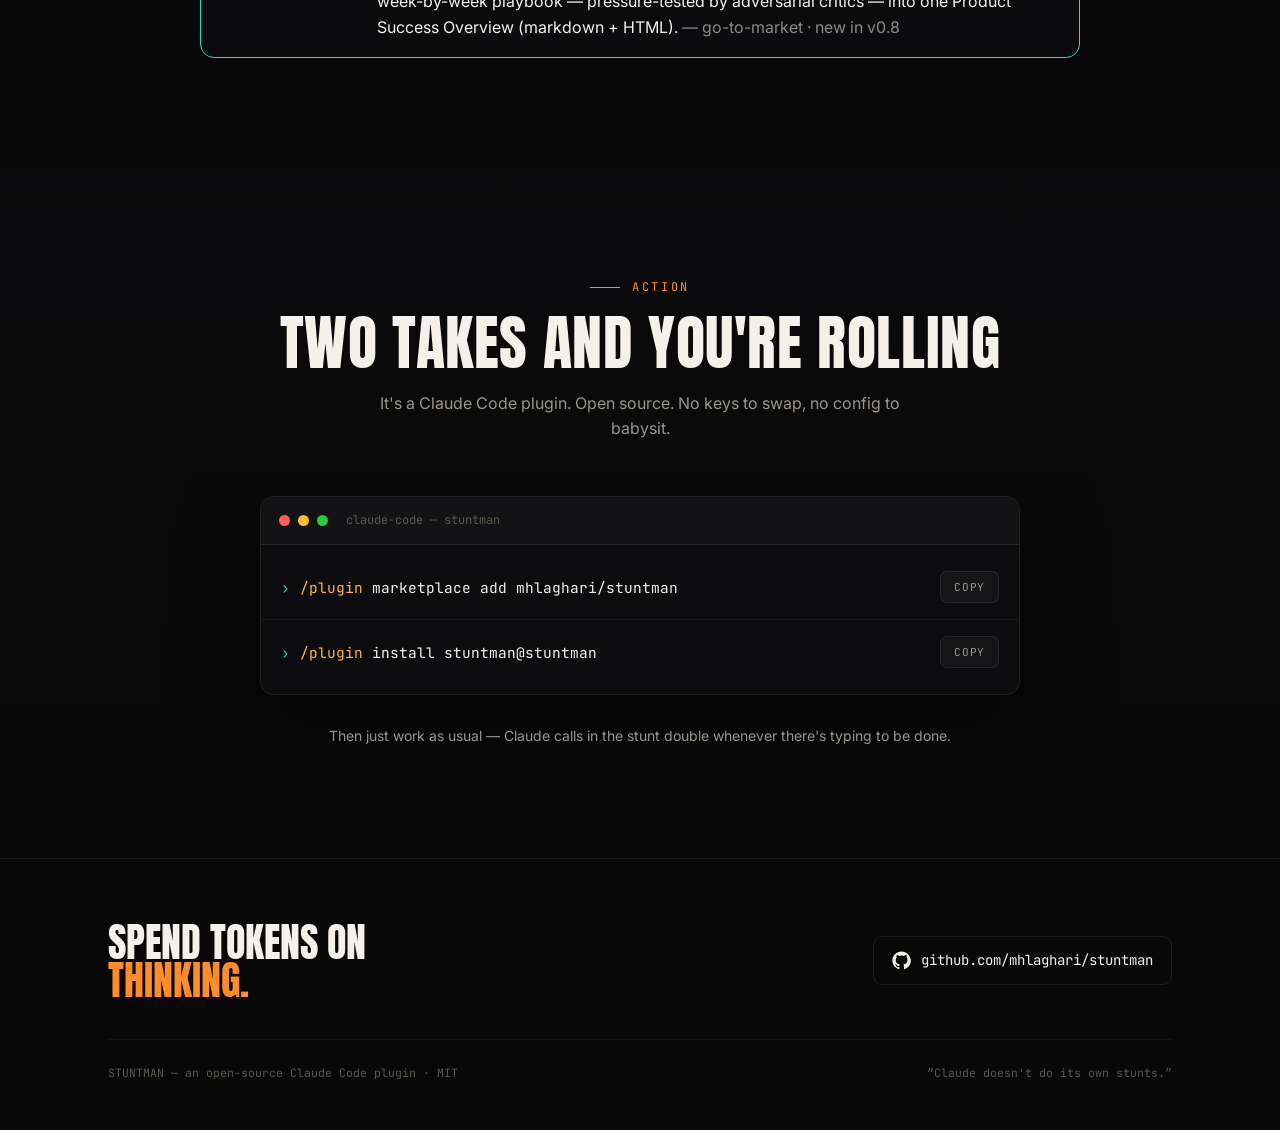
==== commit c45a3d82: "feat(launch): add /launch product-launch strategist skill (v0.8.0) A 6th command. /launch fans out a" ====
--- a/docs/index.html
+++ b/docs/index.html
@@ -423,8 +423,8 @@
   <div class="wrap">
     <div class="reveal">
       <div class="eyebrow">The call sheet · every command</div>
-      <h2 class="sec">Five commands, one crew</h2>
-      <p class="sec-sub">Plan → execute → review is the core. The rest make long runs cheap, rate-limit-proof, context-proof, and searchable across every project.</p>
+      <h2 class="sec">Six commands, one crew</h2>
+      <p class="sec-sub">Plan → execute → review is the core. The rest make long runs cheap, rate-limit-proof, context-proof, searchable across every project — and turn a blank page into a launch plan.</p>
     </div>
     <div class="reveal" data-d="1" style="display:grid;gap:12px;max-width:880px;margin:28px auto 0">
       <div style="display:grid;grid-template-columns:140px 1fr;gap:16px;align-items:baseline;padding:16px 20px;border:1px solid var(--line-2);border-radius:14px;background:#0b0b0d">
@@ -446,6 +446,10 @@
       <div style="display:grid;grid-template-columns:140px 1fr;gap:16px;align-items:baseline;padding:16px 20px;border:1px solid var(--teal);border-radius:14px;background:#0b0b0d">
         <code style="color:var(--teal);font-weight:700">/wiki</code>
         <div><b>Build a "second brain" across a folder of projects.</b> An Obsidian vault of notes-per-project + a graphify knowledge graph + a live MCP — so any session can ask "did I solve this already?" <span style="opacity:.55">— cross-project memory · new in v0.7</span></div>
+      </div>
+      <div style="display:grid;grid-template-columns:140px 1fr;gap:16px;align-items:baseline;padding:16px 20px;border:1px solid var(--teal);border-radius:14px;background:#0b0b0d">
+        <code style="color:var(--teal);font-weight:700">/launch</code>
+        <div><b>Turn a blank page into a product launch plan.</b> A multi-agent workflow does cited competitor research, sizes the market, ranks channels, then writes pricing, positioning + a week-by-week playbook — pressure-tested by adversarial critics — into one Product Success Overview (markdown + HTML). <span style="opacity:.55">— go-to-market · new in v0.8</span></div>
       </div>
     </div>
   </div>
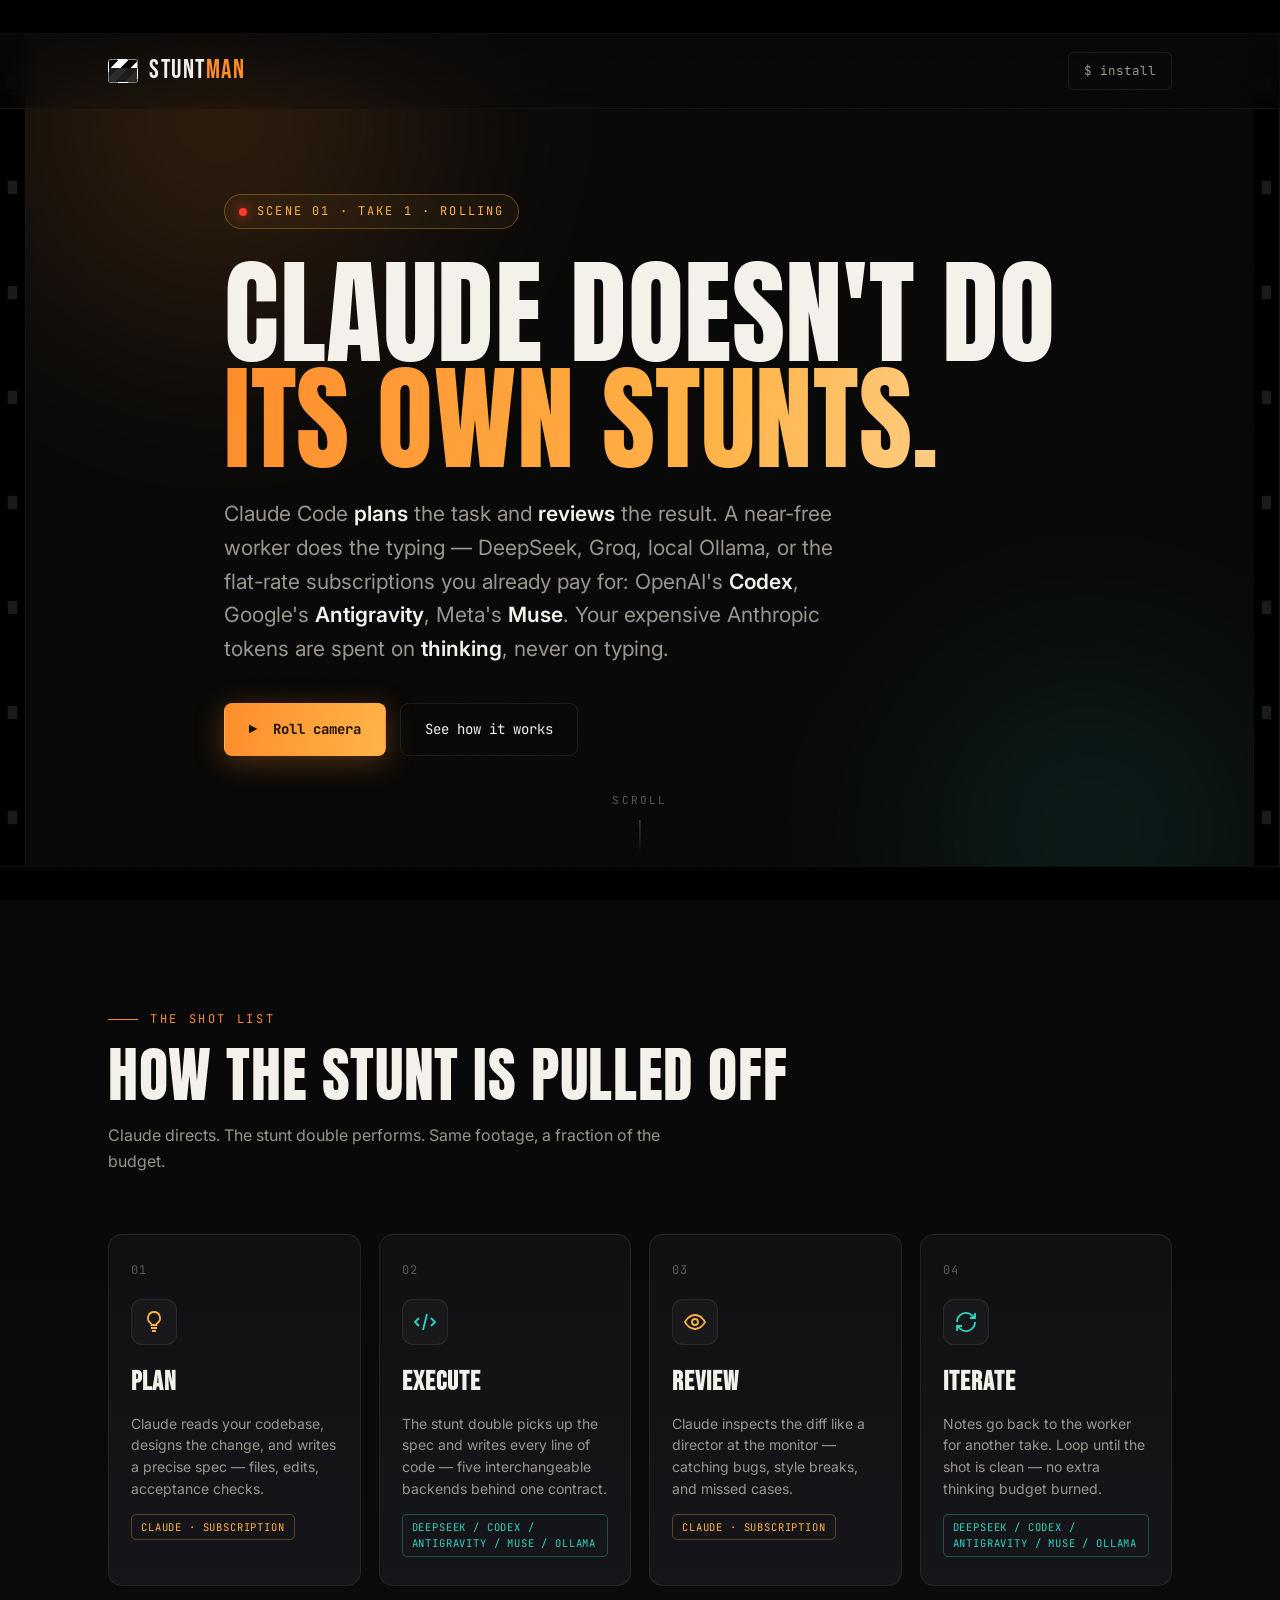
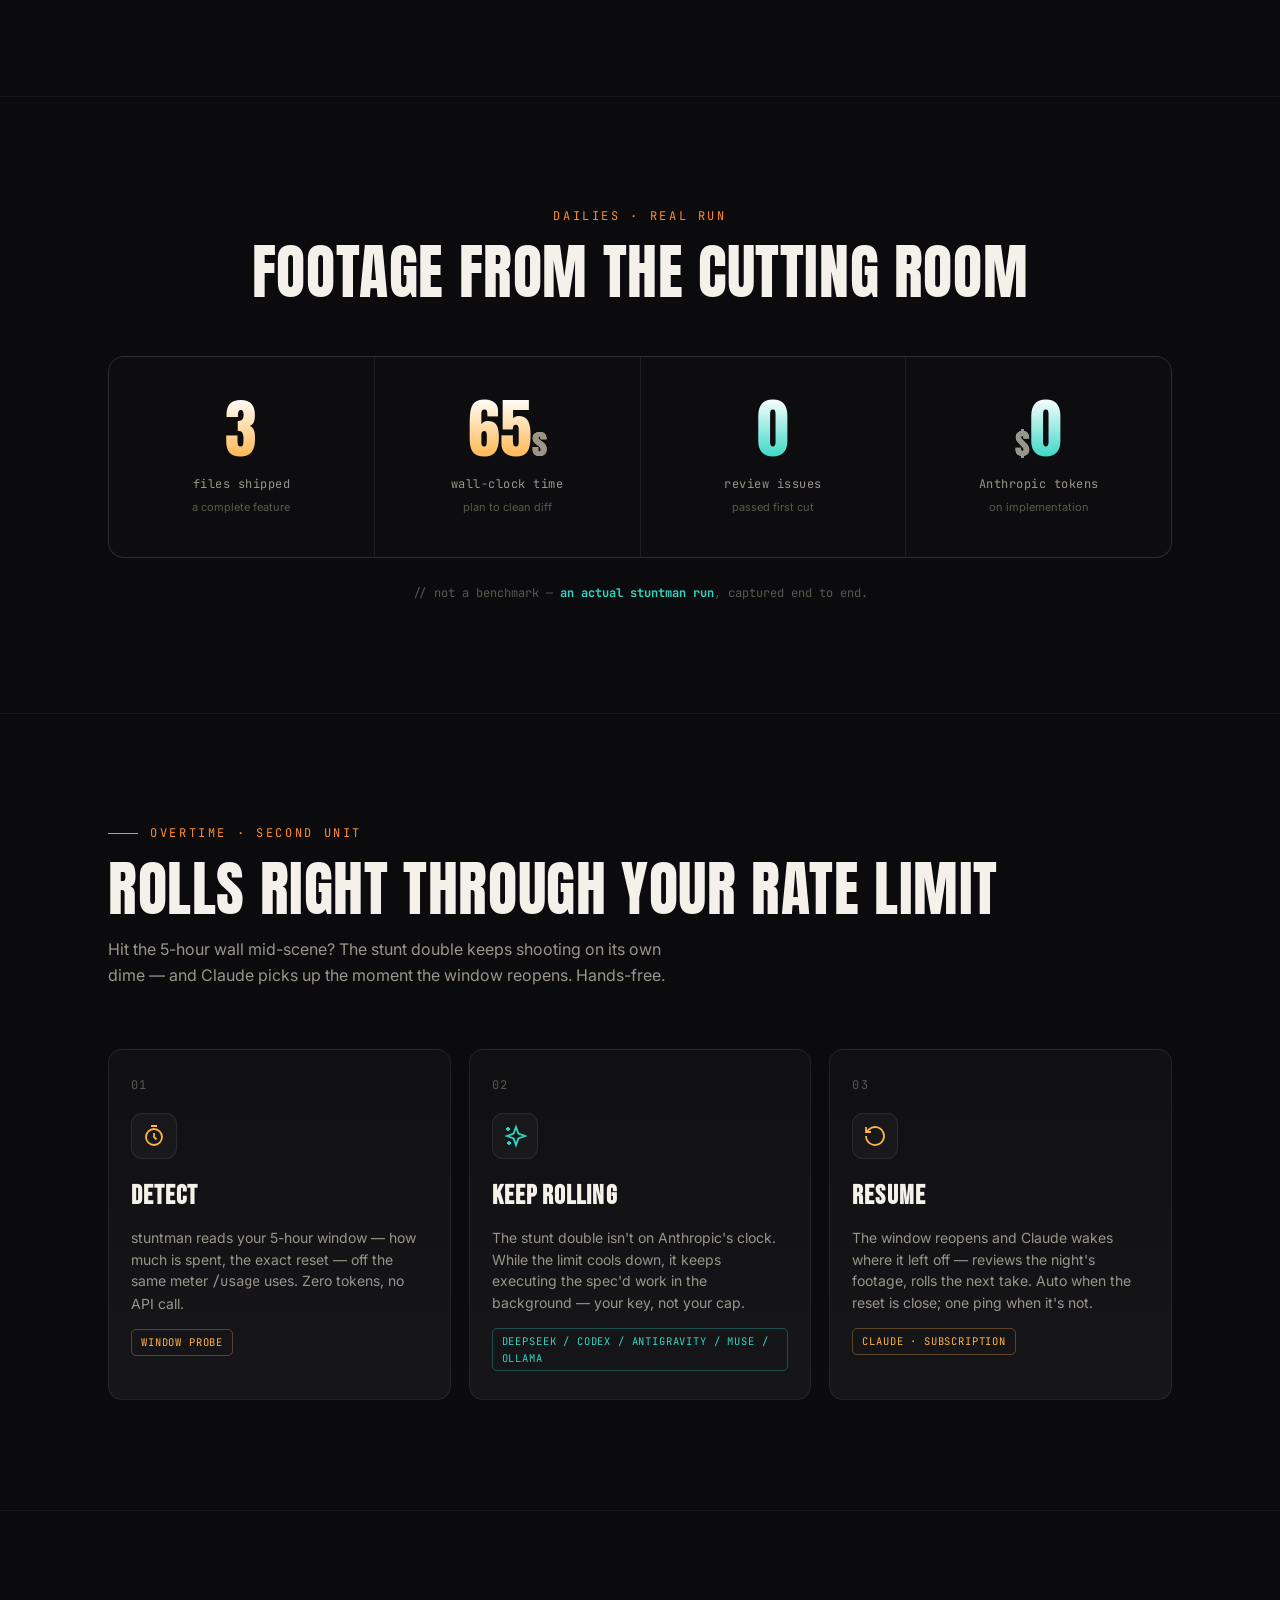
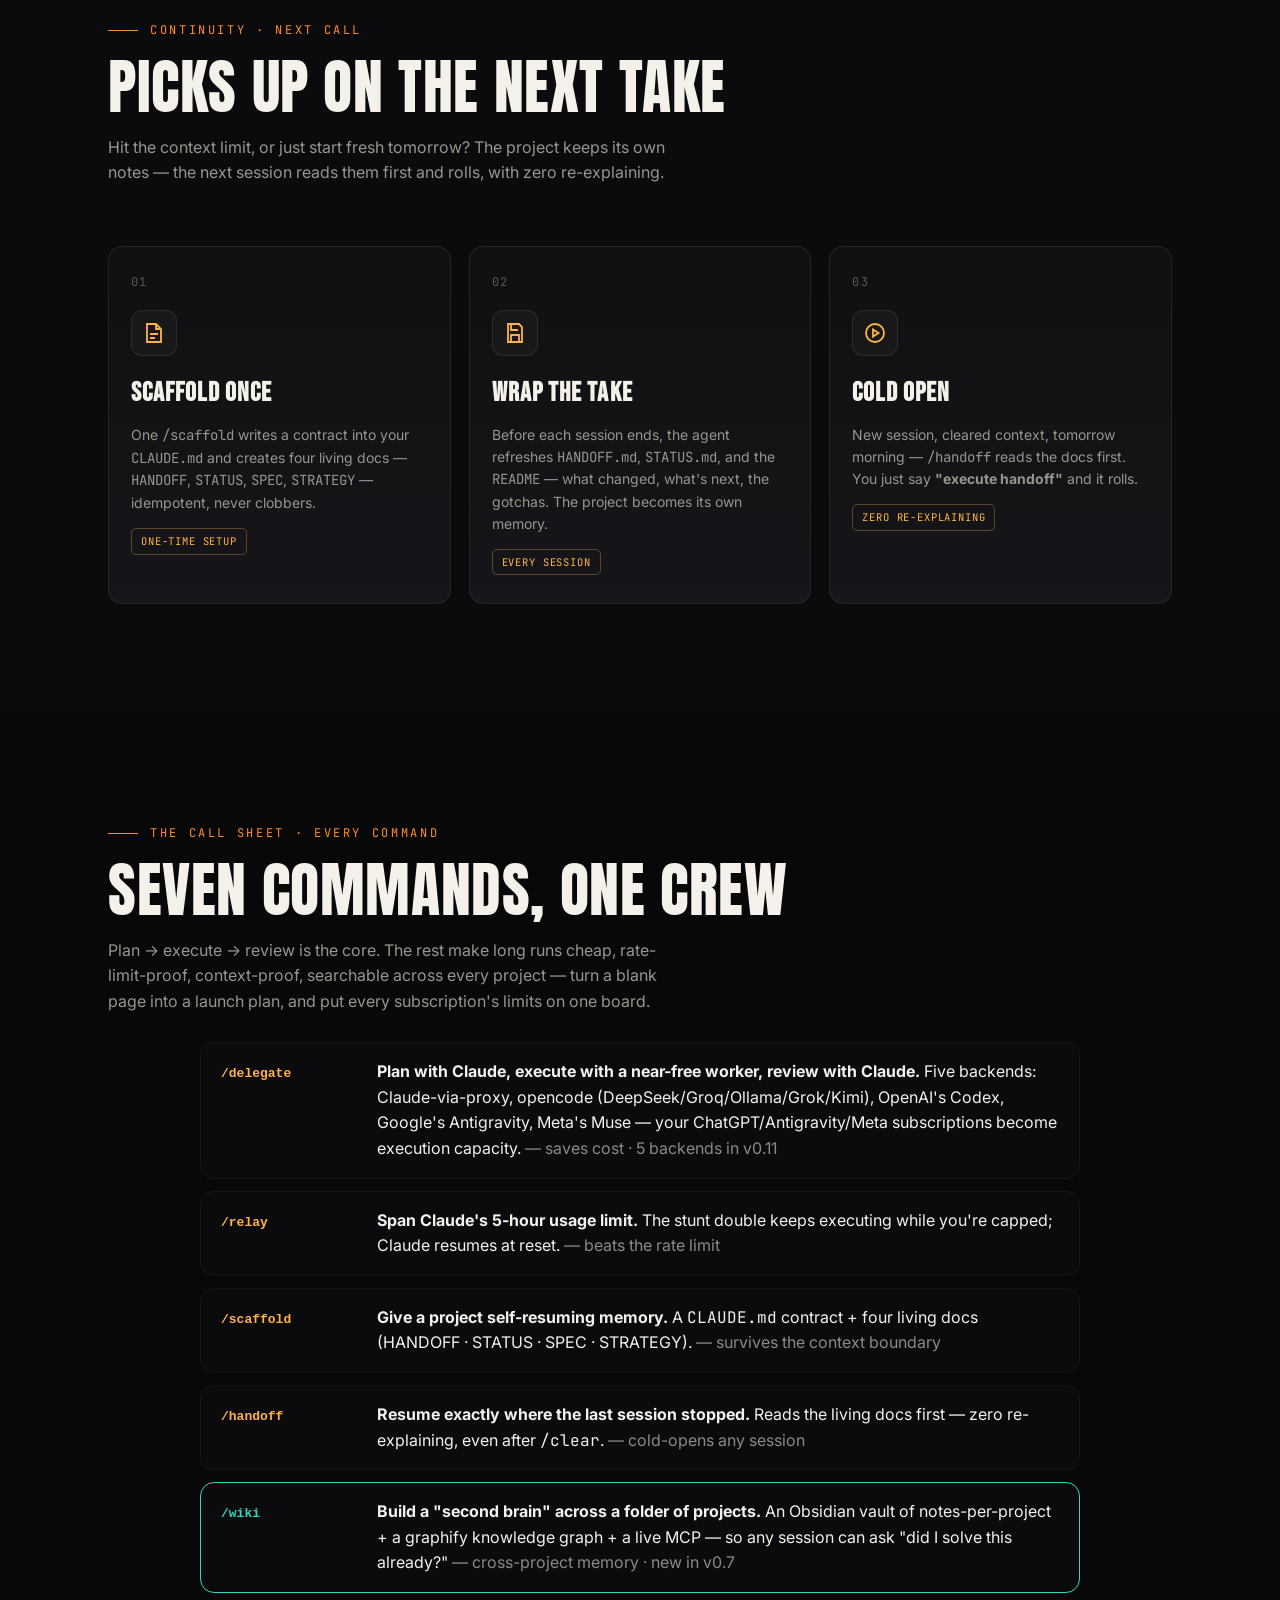
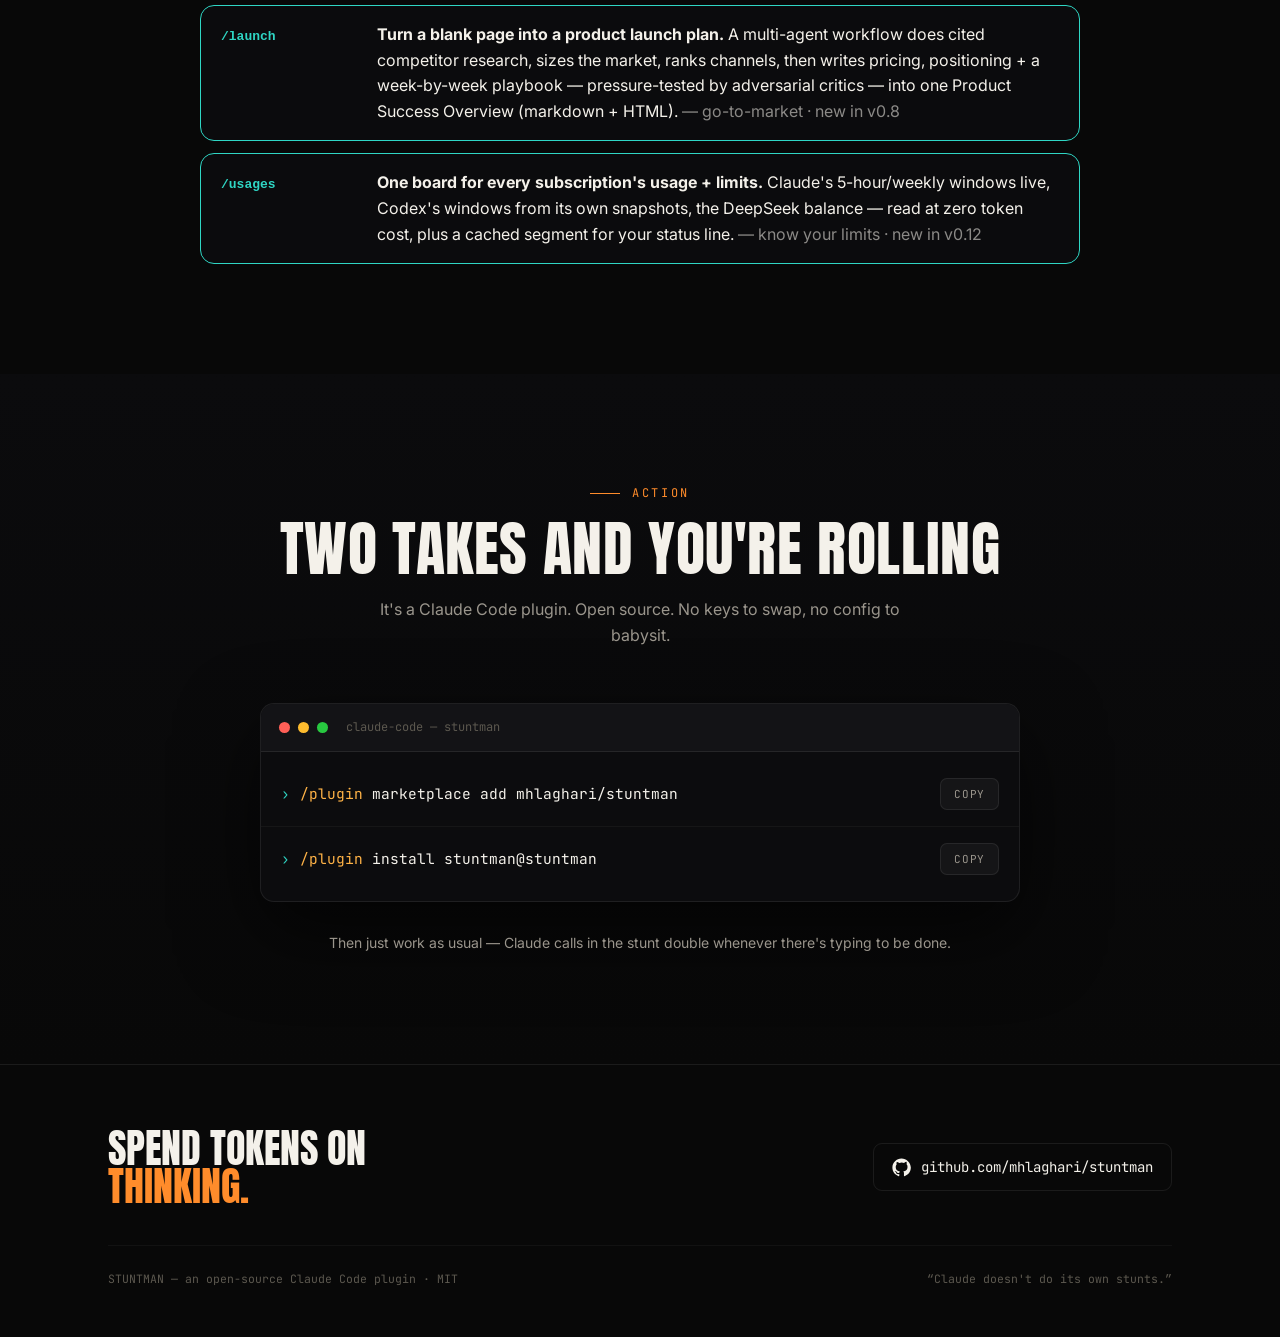
==== commit a5cf9dee: "docs: revamp README + landing page for the seven-command, five-backend reality README: intro/diagram" ====
--- a/docs/index.html
+++ b/docs/index.html
@@ -4,7 +4,7 @@
 <meta charset="UTF-8">
 <meta name="viewport" content="width=device-width, initial-scale=1.0">
 <title>Stuntman — Claude doesn't do its own stunts.</title>
-<meta name="description" content="Claude Code plans and reviews. A near-free model does the typing through a local proxy. Spend your Claude tokens on thinking, never on typing.">
+<meta name="description" content="Claude Code plans and reviews. A near-free worker does the typing — DeepSeek, Ollama, or your Codex, Antigravity, and Muse subscriptions. Spend your Claude tokens on thinking, never on typing.">
 <link rel="icon" href="data:image/svg+xml,%3Csvg xmlns='http://www.w3.org/2000/svg' viewBox='0 0 32 32'%3E%3Crect width='32' height='32' rx='6' fill='%23080808'/%3E%3Cpath d='M4 12 28 6' stroke='%23ff8c2b' stroke-width='3'/%3E%3Crect x='4' y='13' width='24' height='15' rx='2' fill='%23161616'/%3E%3C/svg%3E">
 <link rel="preconnect" href="https://fonts.googleapis.com">
 <link rel="preconnect" href="https://fonts.gstatic.com" crossorigin>
@@ -251,7 +251,7 @@
     <div class="hero-inner">
       <div class="take"><span class="dot"></span> Scene 01 · Take 1 · Rolling</div>
       <h1 class="title">Claude doesn't do<span class="l2">its own stunts.</span></h1>
-      <p class="oneliner">Claude Code <b>plans</b> the task and <b>reviews</b> the result. A near-free model — DeepSeek, Groq, or local Ollama — does the typing through a local proxy. Your expensive subscription tokens are spent on <b>thinking</b>, never on typing.</p>
+      <p class="oneliner">Claude Code <b>plans</b> the task and <b>reviews</b> the result. A near-free worker does the typing — DeepSeek, Groq, local Ollama, or the flat-rate subscriptions you already pay for: OpenAI's <b>Codex</b>, Google's <b>Antigravity</b>, Meta's <b>Muse</b>. Your expensive Anthropic tokens are spent on <b>thinking</b>, never on typing.</p>
       <div class="hero-cta">
         <a class="btn primary" href="#install">▶ &nbsp;Roll camera</a>
         <a class="btn ghost" href="#how">See how it works</a>
@@ -284,8 +284,8 @@
           <svg viewBox="0 0 24 24" fill="none" stroke="currentColor" stroke-width="1.8"><path d="m6 8-4 4 4 4M18 8l4 4-4 4M14 4l-4 16"/></svg>
         </div>
         <h3>Execute</h3>
-        <p>The cheap worker model picks up the spec and writes every line of code, routed through a local proxy.</p>
-        <span class="who">DeepSeek / Groq / Ollama</span>
+        <p>The stunt double picks up the spec and writes every line of code — five interchangeable backends behind one contract.</p>
+        <span class="who">DeepSeek / Codex / Antigravity / Muse / Ollama</span>
       </div>
       <div class="step reveal" data-role="claude" data-d="2" style="--bd:rgba(255,179,71,.45);--gl:rgba(255,179,71,.16)">
         <div class="num">03</div>
@@ -303,7 +303,7 @@
         </div>
         <h3>Iterate</h3>
         <p>Notes go back to the worker for another take. Loop until the shot is clean — no extra thinking budget burned.</p>
-        <span class="who">DeepSeek / Groq / Ollama</span>
+        <span class="who">DeepSeek / Codex / Antigravity / Muse / Ollama</span>
       </div>
     </div>
   </div>
@@ -365,7 +365,7 @@
         </div>
         <h3>Keep rolling</h3>
         <p>The stunt double isn't on Anthropic's clock. While the limit cools down, it keeps executing the spec'd work in the background — your key, not your cap.</p>
-        <span class="who">DeepSeek / Groq / Ollama</span>
+        <span class="who">DeepSeek / Codex / Antigravity / Muse / Ollama</span>
       </div>
       <div class="step reveal" data-role="claude" data-d="2" style="--bd:rgba(255,179,71,.45);--gl:rgba(255,179,71,.16)">
         <div class="num">03</div>
@@ -423,13 +423,13 @@
   <div class="wrap">
     <div class="reveal">
       <div class="eyebrow">The call sheet · every command</div>
-      <h2 class="sec">Six commands, one crew</h2>
-      <p class="sec-sub">Plan → execute → review is the core. The rest make long runs cheap, rate-limit-proof, context-proof, searchable across every project — and turn a blank page into a launch plan.</p>
+      <h2 class="sec">Seven commands, one crew</h2>
+      <p class="sec-sub">Plan → execute → review is the core. The rest make long runs cheap, rate-limit-proof, context-proof, searchable across every project — turn a blank page into a launch plan, and put every subscription's limits on one board.</p>
     </div>
     <div class="reveal" data-d="1" style="display:grid;gap:12px;max-width:880px;margin:28px auto 0">
       <div style="display:grid;grid-template-columns:140px 1fr;gap:16px;align-items:baseline;padding:16px 20px;border:1px solid var(--line-2);border-radius:14px;background:#0b0b0d">
         <code style="color:var(--amber);font-weight:700">/delegate</code>
-        <div><b>Plan with Claude, execute with a near-free model, review with Claude.</b> Your subscription tokens go only to thinking. <span style="opacity:.55">— saves cost</span></div>
+        <div><b>Plan with Claude, execute with a near-free worker, review with Claude.</b> Five backends: Claude-via-proxy, opencode (DeepSeek/Groq/Ollama/Grok/Kimi), OpenAI's Codex, Google's Antigravity, Meta's Muse — your ChatGPT/Antigravity/Meta subscriptions become execution capacity. <span style="opacity:.55">— saves cost · 5 backends in v0.11</span></div>
       </div>
       <div style="display:grid;grid-template-columns:140px 1fr;gap:16px;align-items:baseline;padding:16px 20px;border:1px solid var(--line-2);border-radius:14px;background:#0b0b0d">
         <code style="color:var(--amber);font-weight:700">/relay</code>
@@ -450,6 +450,10 @@
       <div style="display:grid;grid-template-columns:140px 1fr;gap:16px;align-items:baseline;padding:16px 20px;border:1px solid var(--teal);border-radius:14px;background:#0b0b0d">
         <code style="color:var(--teal);font-weight:700">/launch</code>
         <div><b>Turn a blank page into a product launch plan.</b> A multi-agent workflow does cited competitor research, sizes the market, ranks channels, then writes pricing, positioning + a week-by-week playbook — pressure-tested by adversarial critics — into one Product Success Overview (markdown + HTML). <span style="opacity:.55">— go-to-market · new in v0.8</span></div>
+      </div>
+      <div style="display:grid;grid-template-columns:140px 1fr;gap:16px;align-items:baseline;padding:16px 20px;border:1px solid var(--teal);border-radius:14px;background:#0b0b0d">
+        <code style="color:var(--teal);font-weight:700">/usages</code>
+        <div><b>One board for every subscription's usage + limits.</b> Claude's 5-hour/weekly windows live, Codex's windows from its own snapshots, the DeepSeek balance — read at zero token cost, plus a cached segment for your status line. <span style="opacity:.55">— know your limits · new in v0.12</span></div>
       </div>
     </div>
   </div>
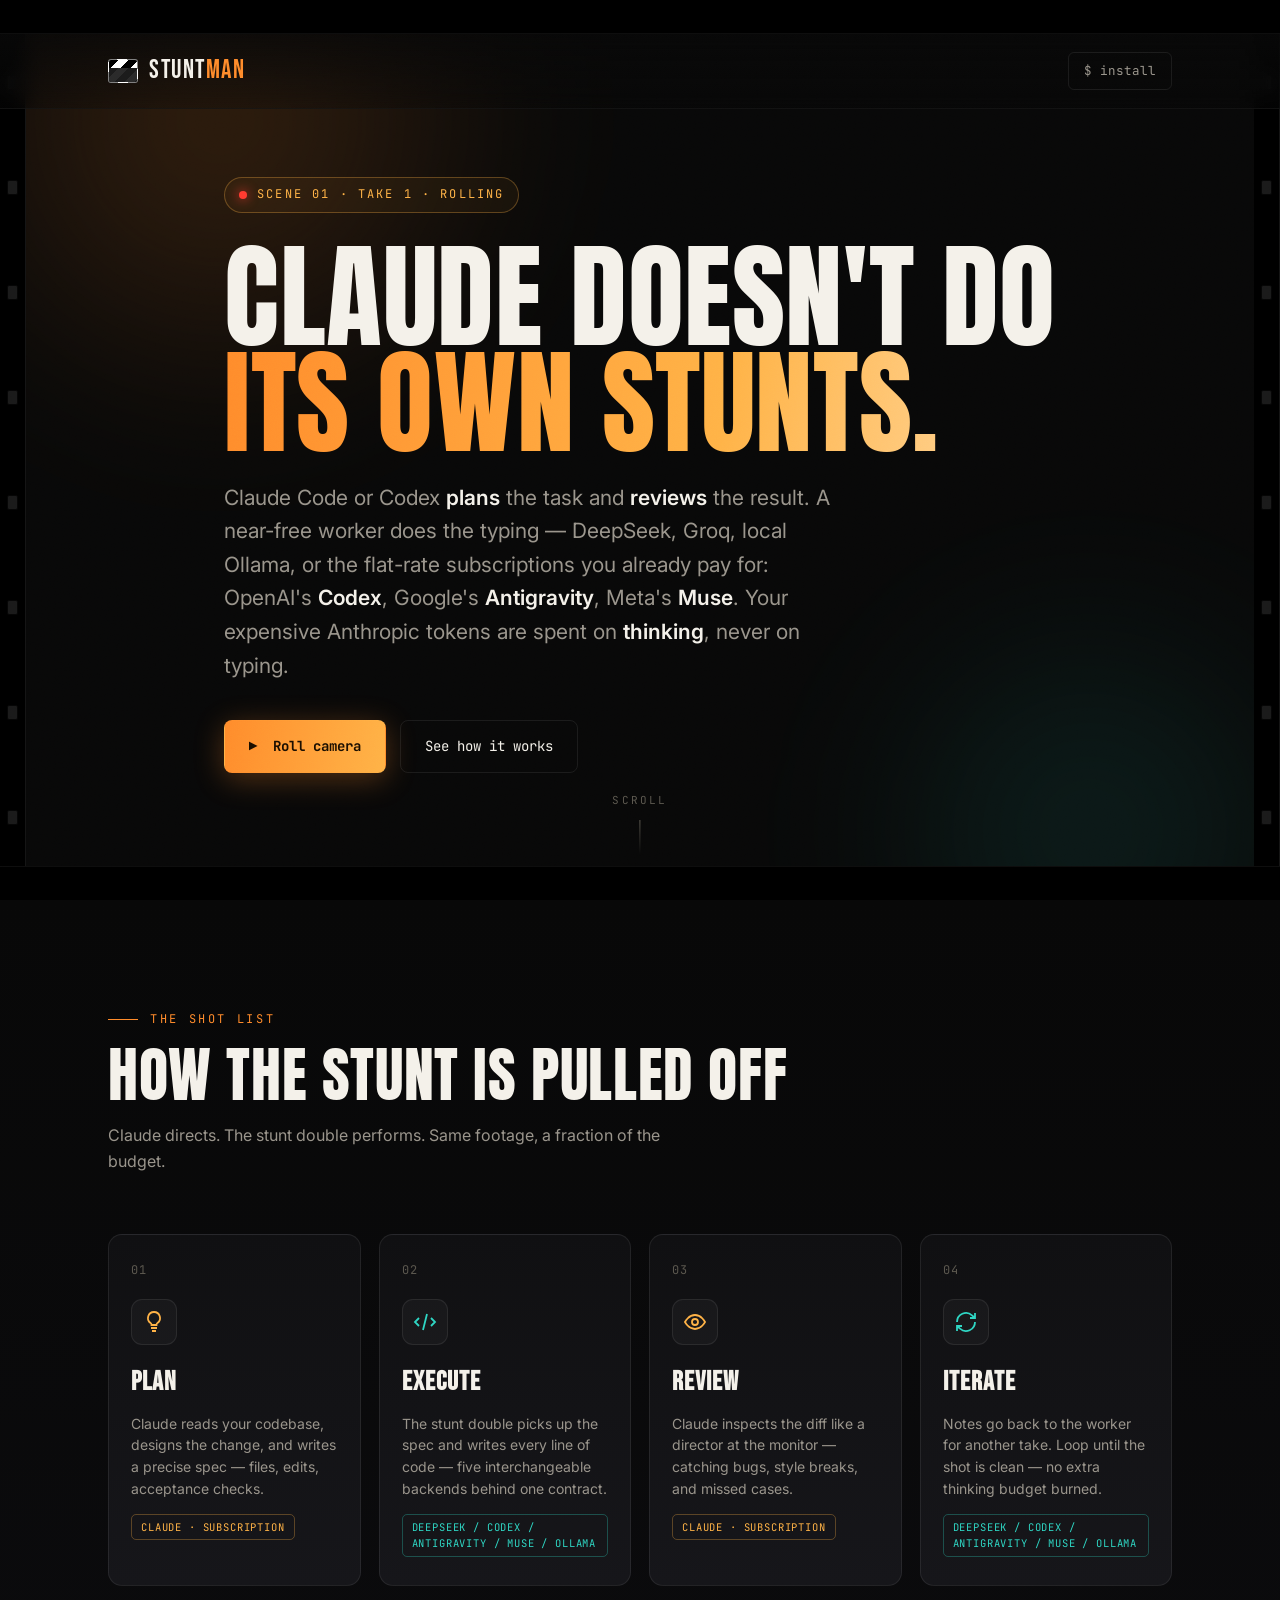
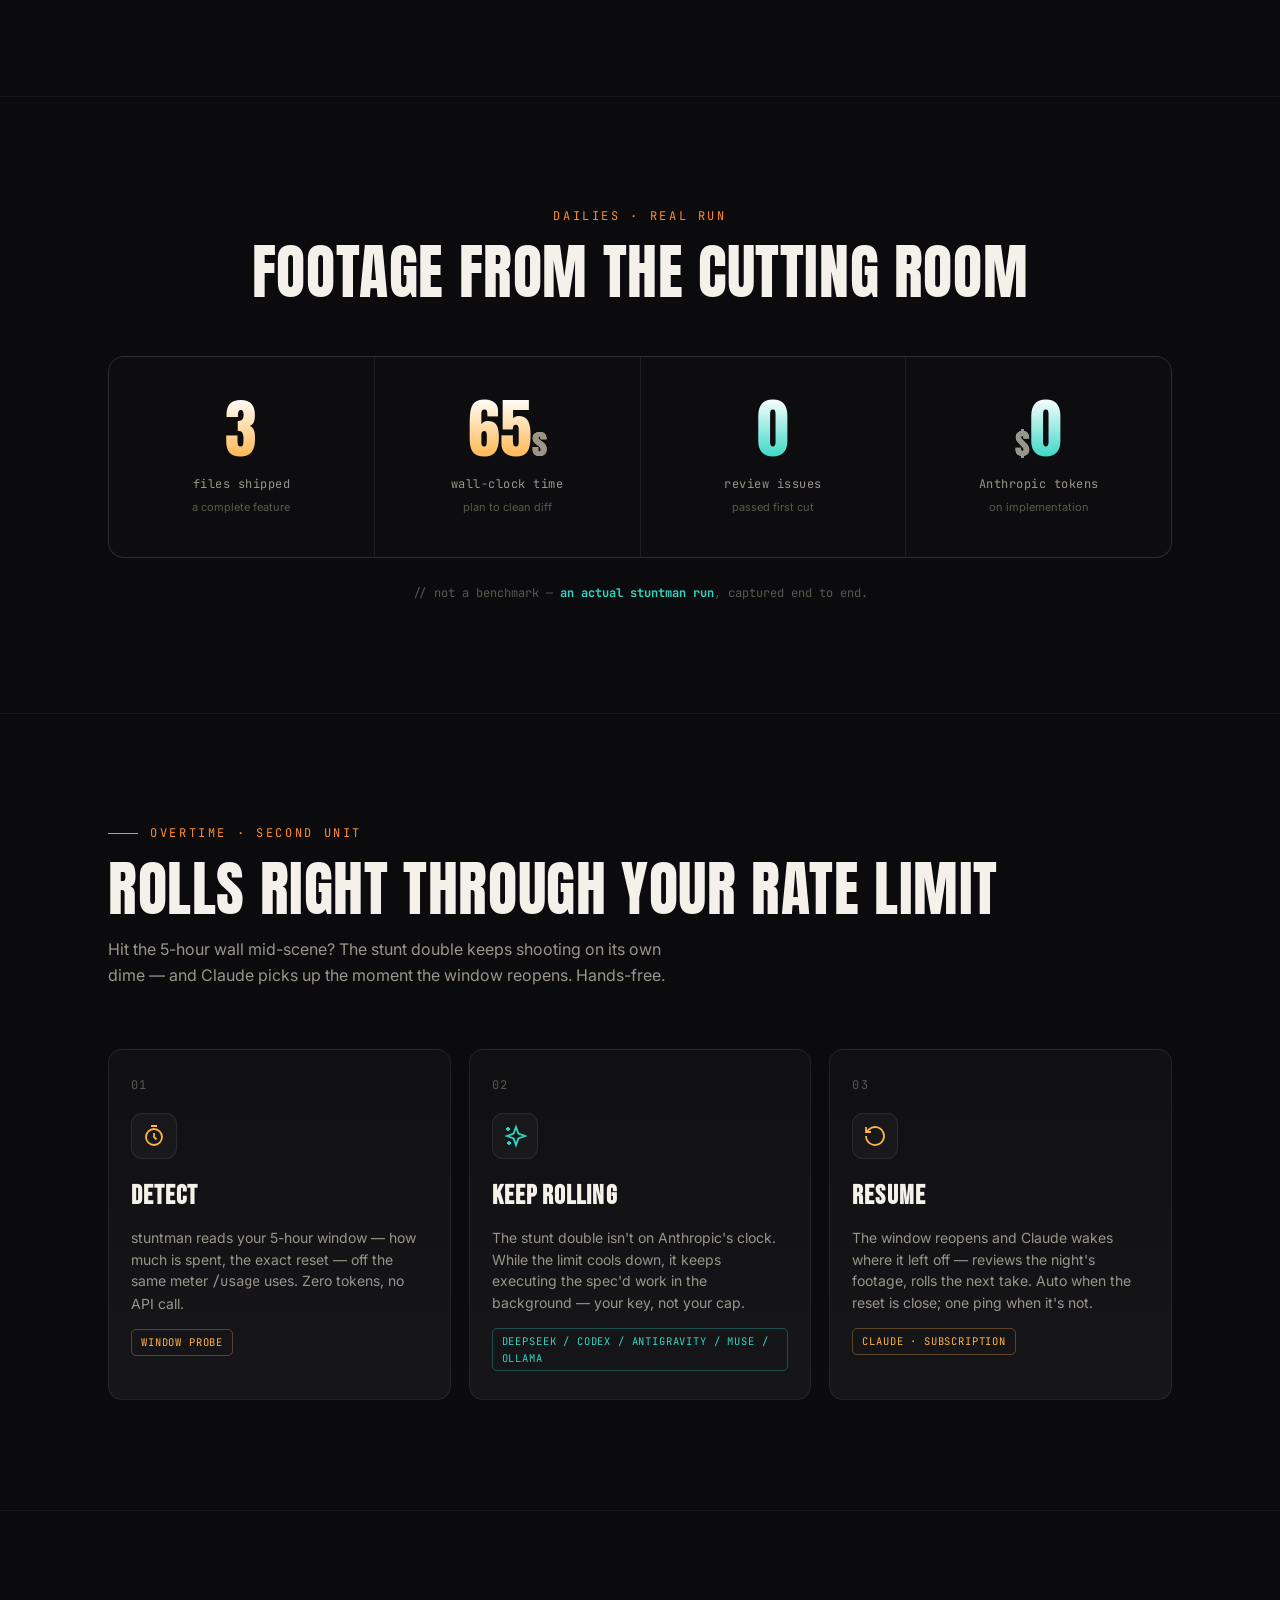
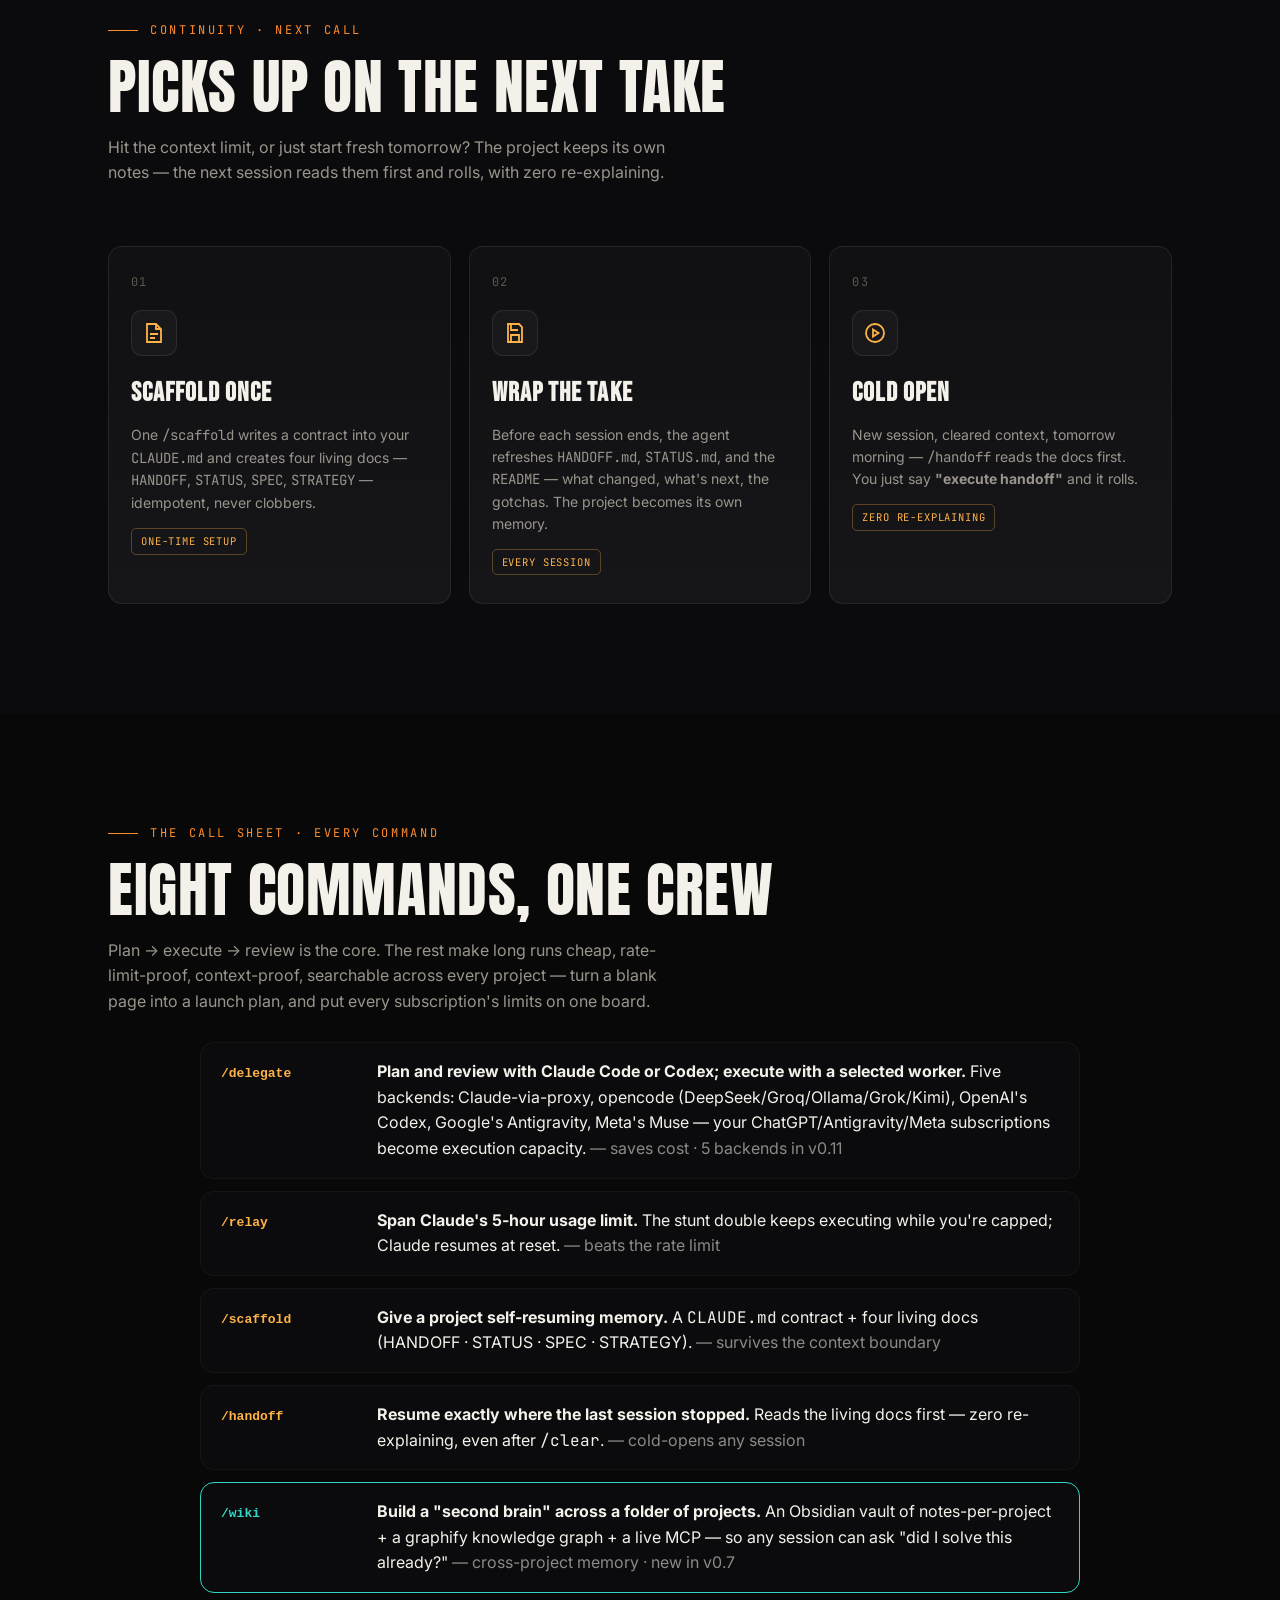
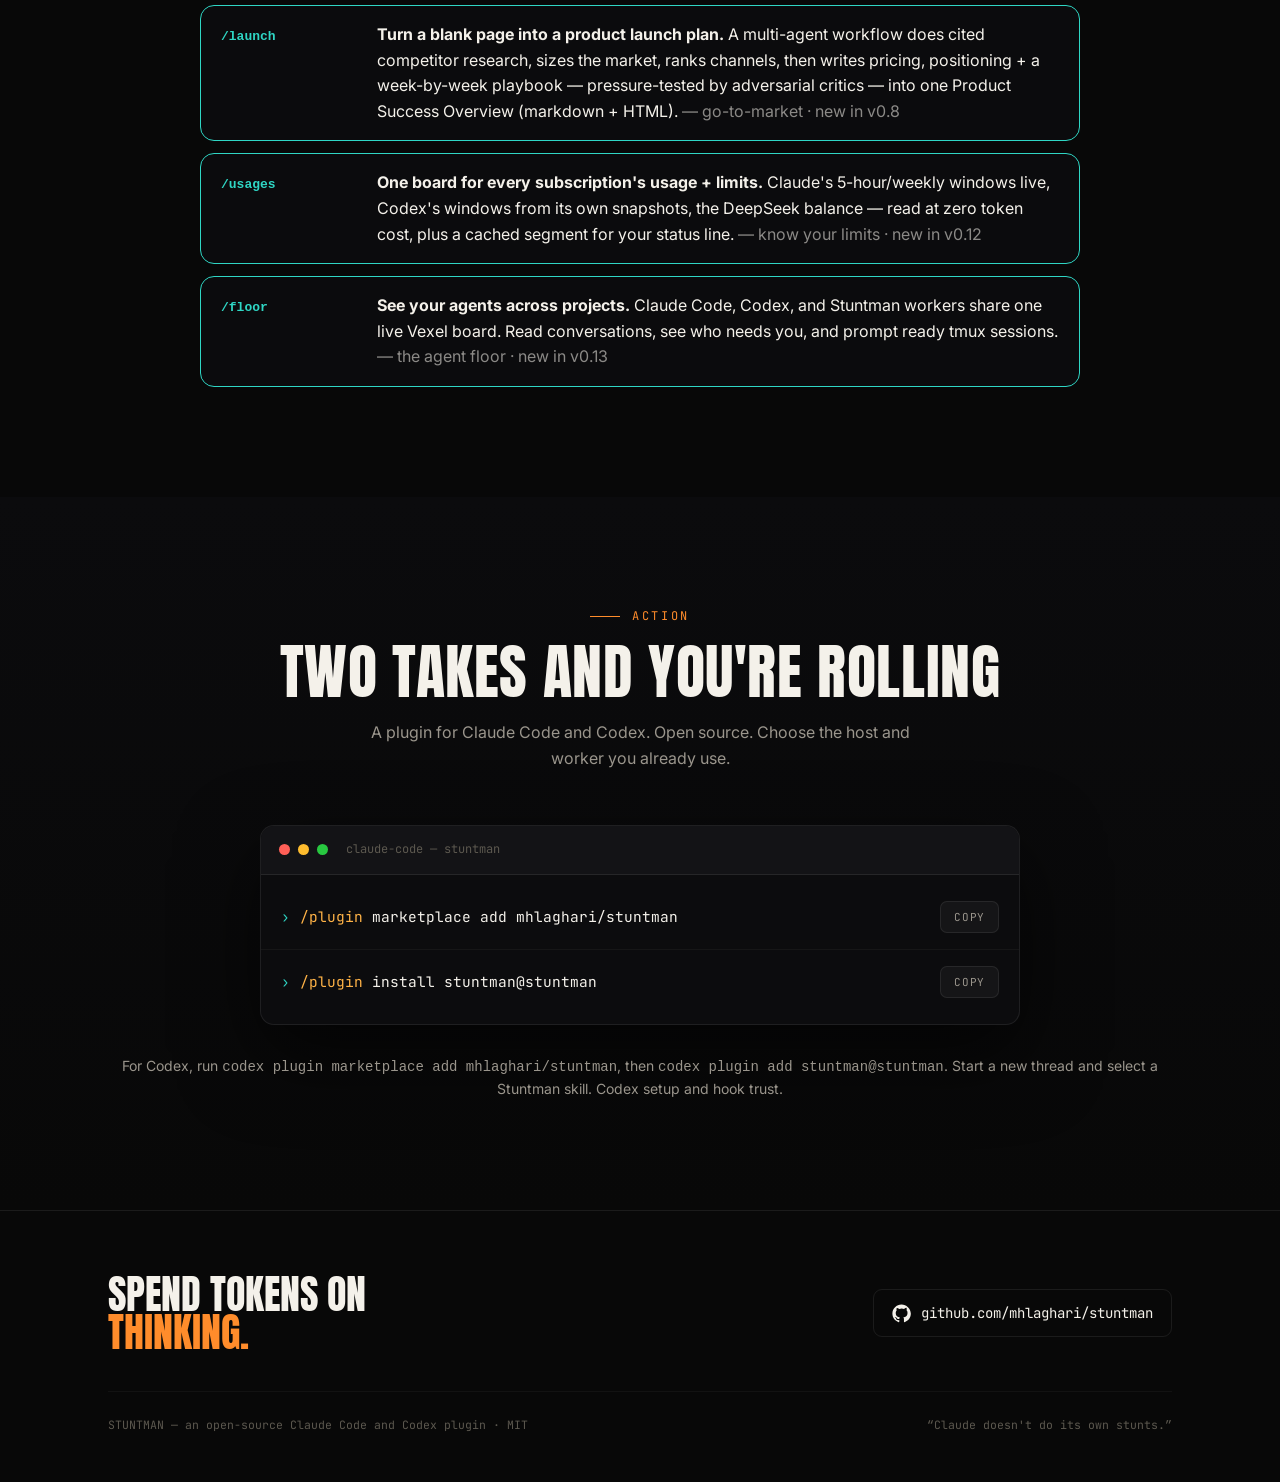
==== commit e9cfffdd: "feat: support Codex hosts and ship the cross-host agent floor" ====
--- a/docs/index.html
+++ b/docs/index.html
@@ -251,7 +251,7 @@
     <div class="hero-inner">
       <div class="take"><span class="dot"></span> Scene 01 · Take 1 · Rolling</div>
       <h1 class="title">Claude doesn't do<span class="l2">its own stunts.</span></h1>
-      <p class="oneliner">Claude Code <b>plans</b> the task and <b>reviews</b> the result. A near-free worker does the typing — DeepSeek, Groq, local Ollama, or the flat-rate subscriptions you already pay for: OpenAI's <b>Codex</b>, Google's <b>Antigravity</b>, Meta's <b>Muse</b>. Your expensive Anthropic tokens are spent on <b>thinking</b>, never on typing.</p>
+      <p class="oneliner">Claude Code or Codex <b>plans</b> the task and <b>reviews</b> the result. A near-free worker does the typing — DeepSeek, Groq, local Ollama, or the flat-rate subscriptions you already pay for: OpenAI's <b>Codex</b>, Google's <b>Antigravity</b>, Meta's <b>Muse</b>. Your expensive Anthropic tokens are spent on <b>thinking</b>, never on typing.</p>
       <div class="hero-cta">
         <a class="btn primary" href="#install">▶ &nbsp;Roll camera</a>
         <a class="btn ghost" href="#how">See how it works</a>
@@ -423,13 +423,13 @@
   <div class="wrap">
     <div class="reveal">
       <div class="eyebrow">The call sheet · every command</div>
-      <h2 class="sec">Seven commands, one crew</h2>
+      <h2 class="sec">Eight commands, one crew</h2>
       <p class="sec-sub">Plan → execute → review is the core. The rest make long runs cheap, rate-limit-proof, context-proof, searchable across every project — turn a blank page into a launch plan, and put every subscription's limits on one board.</p>
     </div>
     <div class="reveal" data-d="1" style="display:grid;gap:12px;max-width:880px;margin:28px auto 0">
       <div style="display:grid;grid-template-columns:140px 1fr;gap:16px;align-items:baseline;padding:16px 20px;border:1px solid var(--line-2);border-radius:14px;background:#0b0b0d">
         <code style="color:var(--amber);font-weight:700">/delegate</code>
-        <div><b>Plan with Claude, execute with a near-free worker, review with Claude.</b> Five backends: Claude-via-proxy, opencode (DeepSeek/Groq/Ollama/Grok/Kimi), OpenAI's Codex, Google's Antigravity, Meta's Muse — your ChatGPT/Antigravity/Meta subscriptions become execution capacity. <span style="opacity:.55">— saves cost · 5 backends in v0.11</span></div>
+        <div><b>Plan and review with Claude Code or Codex; execute with a selected worker.</b> Five backends: Claude-via-proxy, opencode (DeepSeek/Groq/Ollama/Grok/Kimi), OpenAI's Codex, Google's Antigravity, Meta's Muse — your ChatGPT/Antigravity/Meta subscriptions become execution capacity. <span style="opacity:.55">— saves cost · 5 backends in v0.11</span></div>
       </div>
       <div style="display:grid;grid-template-columns:140px 1fr;gap:16px;align-items:baseline;padding:16px 20px;border:1px solid var(--line-2);border-radius:14px;background:#0b0b0d">
         <code style="color:var(--amber);font-weight:700">/relay</code>
@@ -455,6 +455,10 @@
         <code style="color:var(--teal);font-weight:700">/usages</code>
         <div><b>One board for every subscription's usage + limits.</b> Claude's 5-hour/weekly windows live, Codex's windows from its own snapshots, the DeepSeek balance — read at zero token cost, plus a cached segment for your status line. <span style="opacity:.55">— know your limits · new in v0.12</span></div>
       </div>
+      <div style="display:grid;grid-template-columns:140px 1fr;gap:16px;align-items:baseline;padding:16px 20px;border:1px solid var(--teal);border-radius:14px;background:#0b0b0d">
+        <code style="color:var(--teal);font-weight:700">/floor</code>
+        <div><b>See your agents across projects.</b> Claude Code, Codex, and Stuntman workers share one live Vexel board. Read conversations, see who needs you, and prompt ready tmux sessions. <span style="opacity:.55">— the agent floor · new in v0.13</span></div>
+      </div>
     </div>
   </div>
 </section>
@@ -464,7 +468,7 @@
     <div class="reveal" style="text-align:center">
       <div class="eyebrow" style="justify-content:center">Action</div>
       <h2 class="sec">Two takes and you're rolling</h2>
-      <p class="sec-sub" style="margin:0 auto">It's a Claude Code plugin. Open source. No keys to swap, no config to babysit.</p>
+      <p class="sec-sub" style="margin:0 auto">A plugin for Claude Code and Codex. Open source. Choose the host and worker you already use.</p>
     </div>
     <div class="terminal reveal" data-d="1">
       <div class="term-bar">
@@ -482,7 +486,7 @@
         </div>
       </div>
     </div>
-    <p class="install-note">Then just work as usual — Claude calls in the stunt double whenever there's typing to be done.</p>
+    <p class="install-note">For Codex, run <code>codex plugin marketplace add mhlaghari/stuntman</code>, then <code>codex plugin add stuntman@stuntman</code>. Start a new thread and select a Stuntman skill. <a href="https://github.com/mhlaghari/stuntman/blob/main/docs/codex.md">Codex setup and hook trust</a>.</p>
   </div>
 </section>
 
@@ -498,7 +502,7 @@
       </div>
     </div>
     <div class="foot-meta">
-      <span>STUNTMAN — an open-source Claude Code plugin · MIT</span>
+      <span>STUNTMAN — an open-source Claude Code and Codex plugin · MIT</span>
       <span>“Claude doesn't do its own stunts.”</span>
     </div>
   </div>
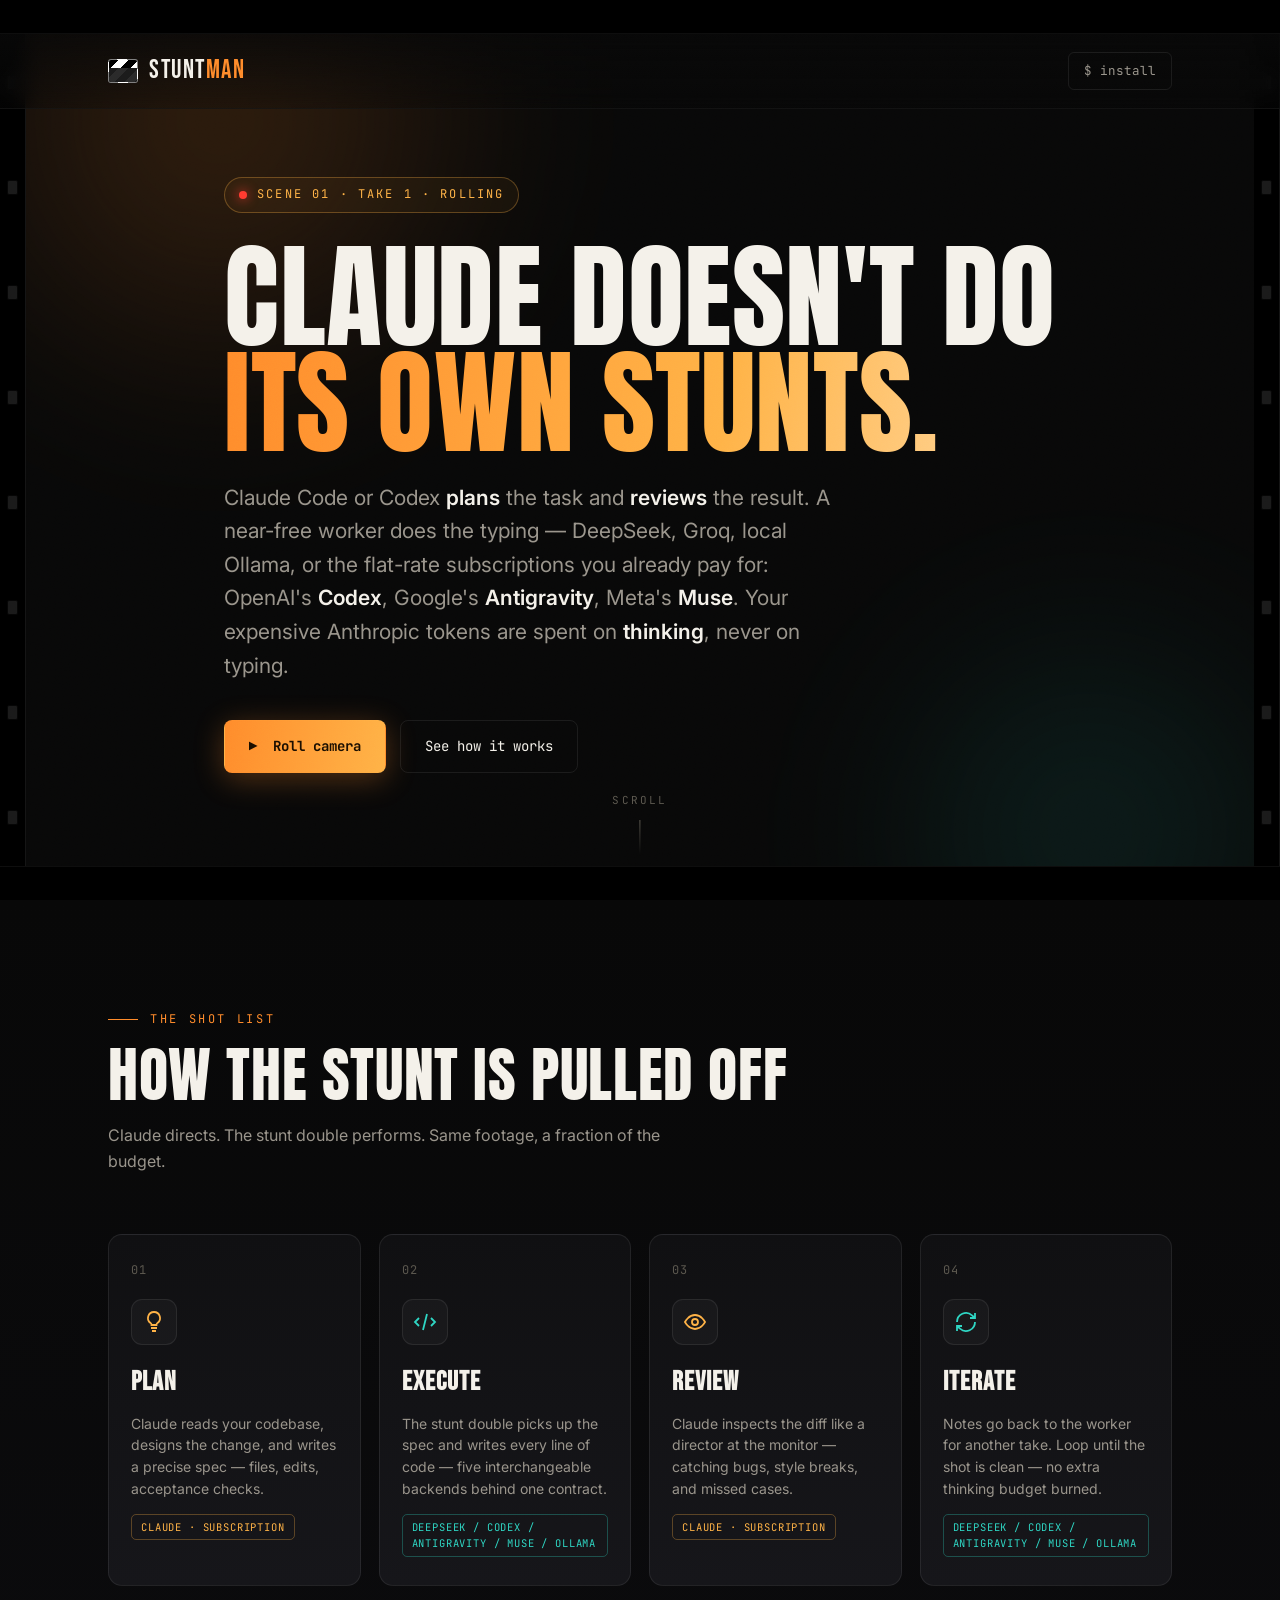
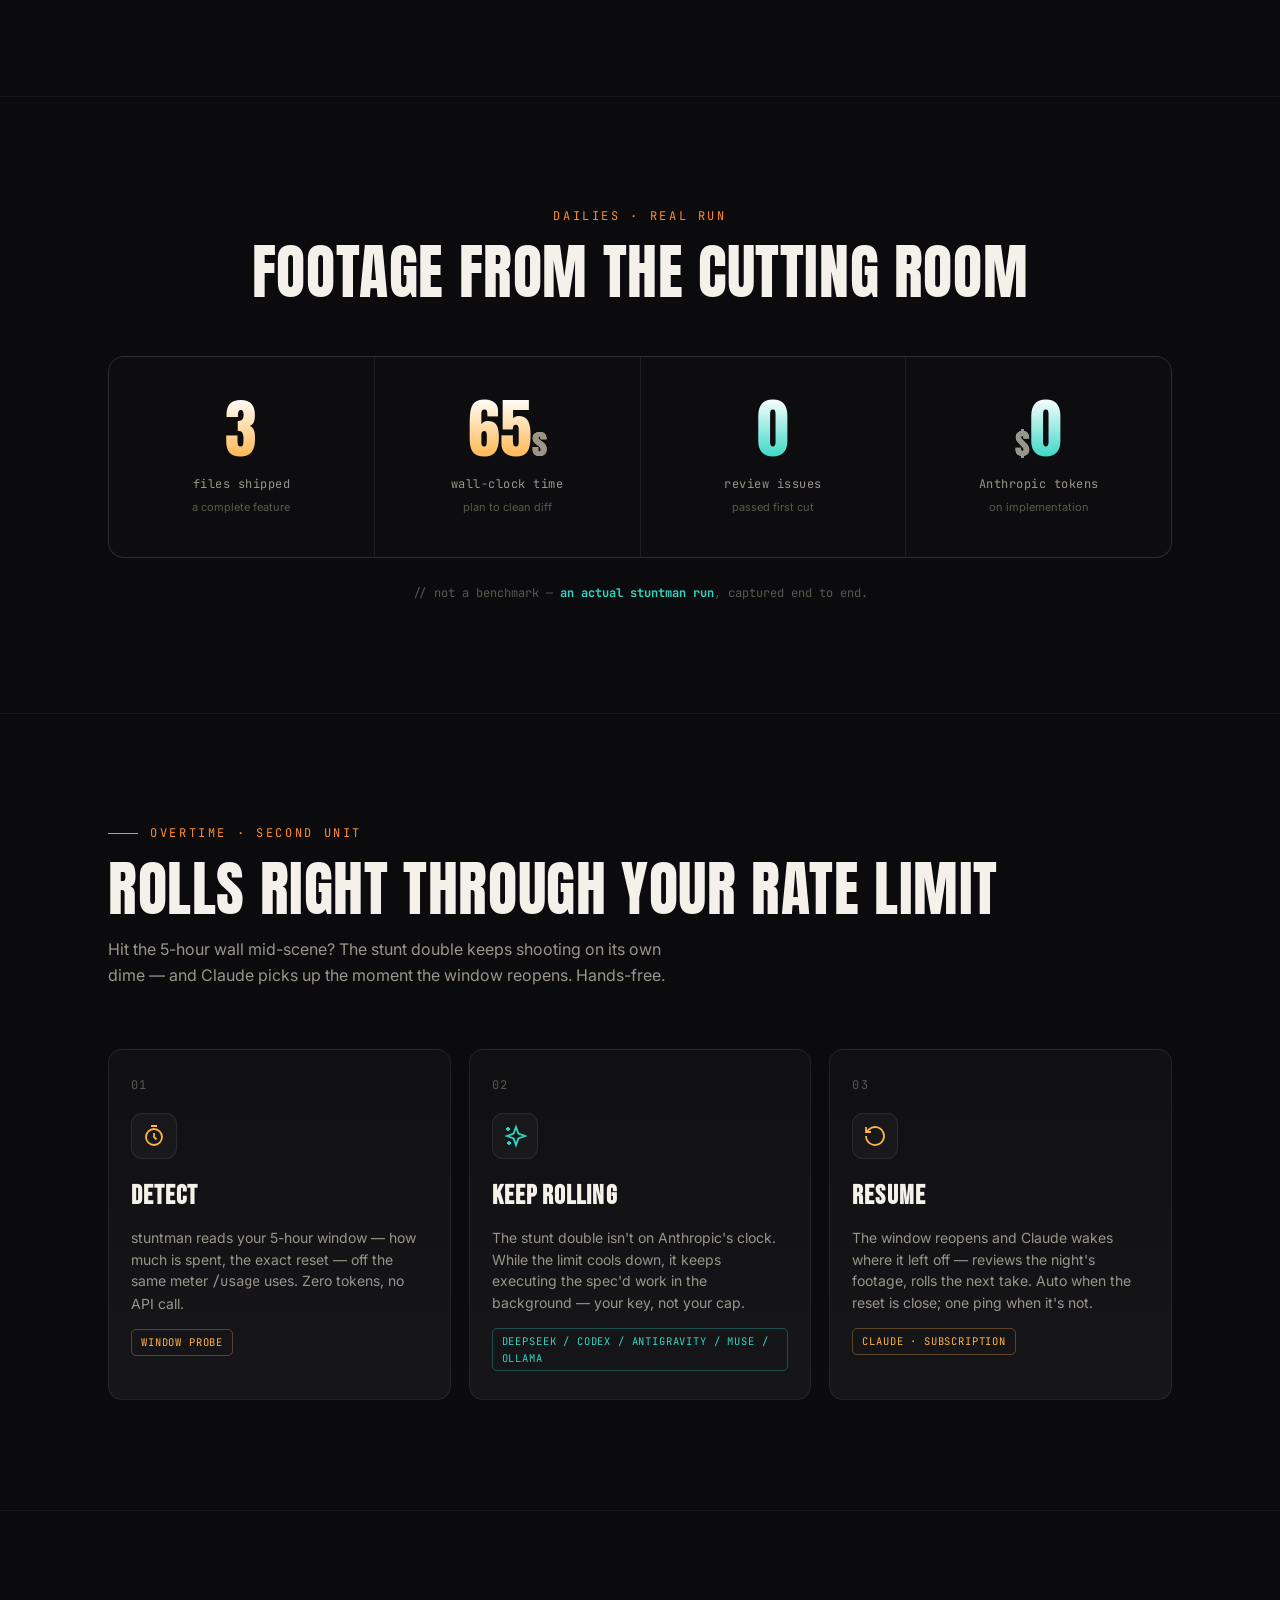
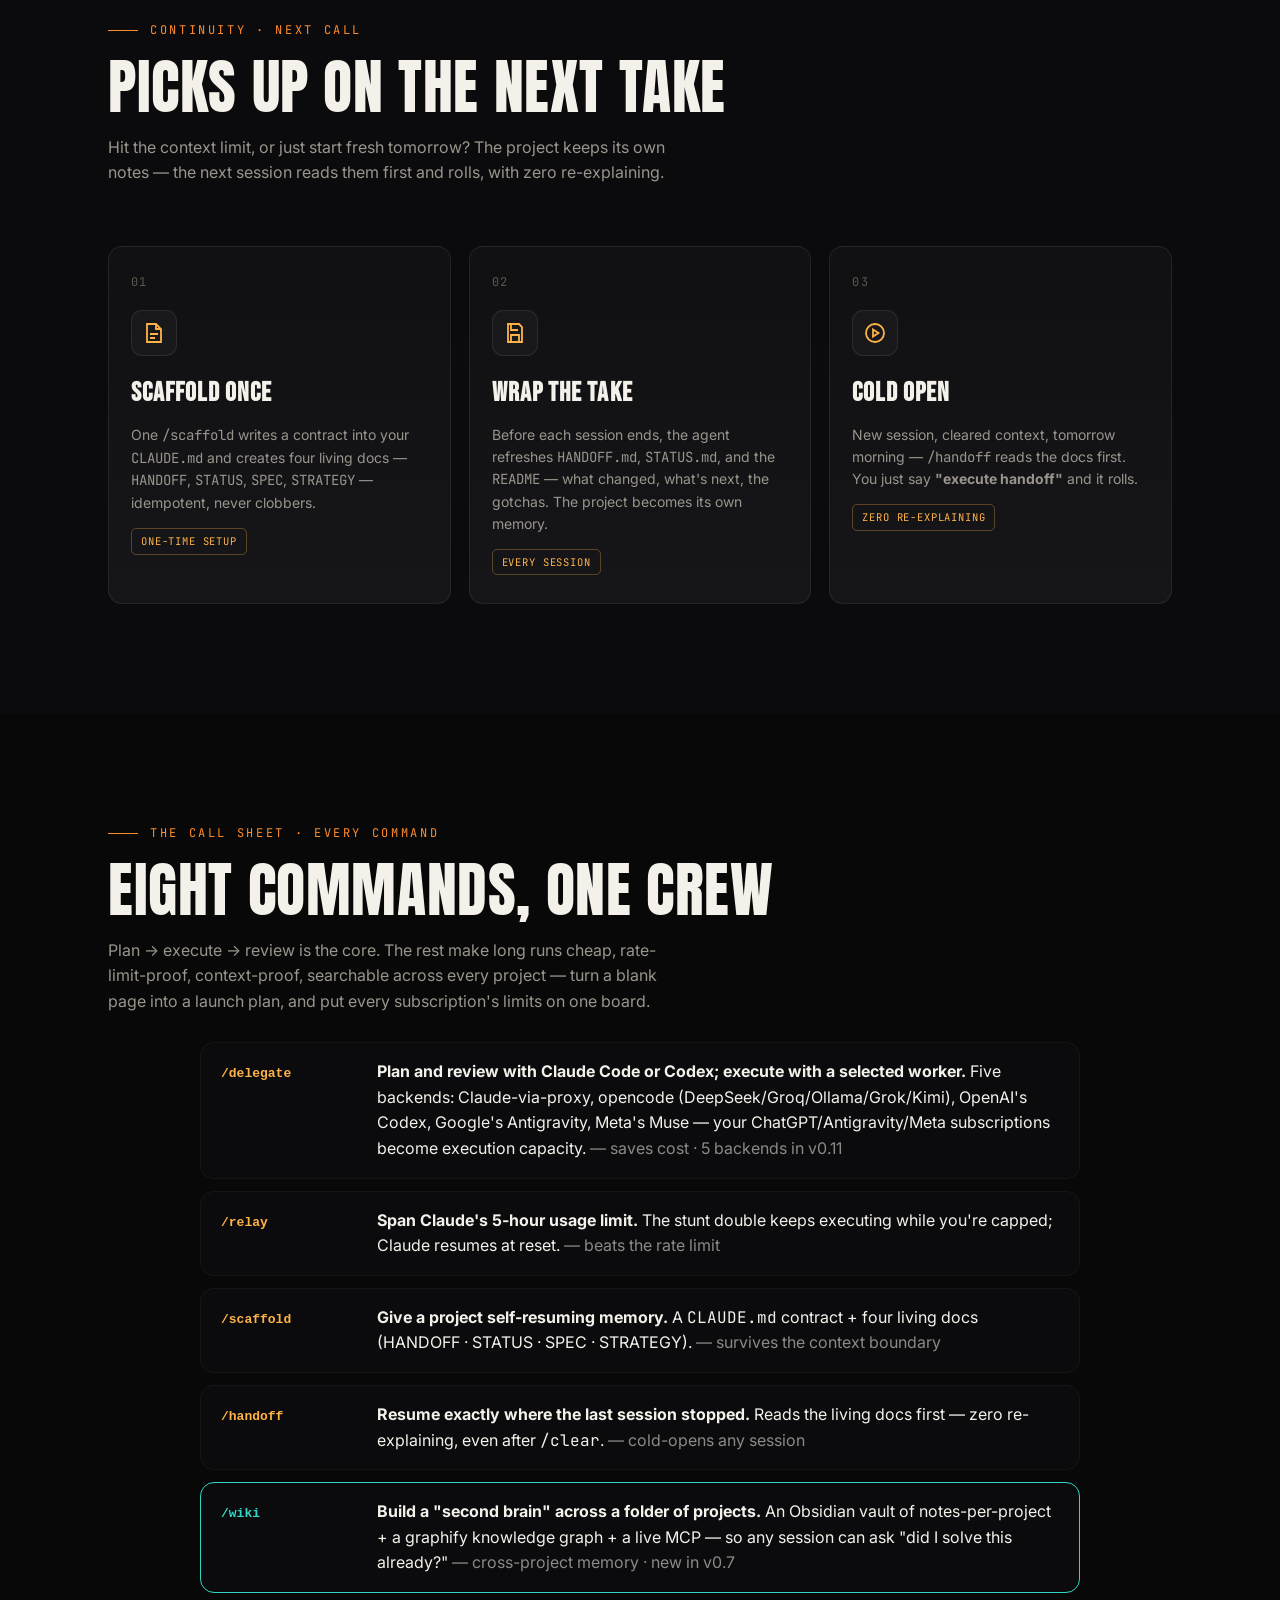
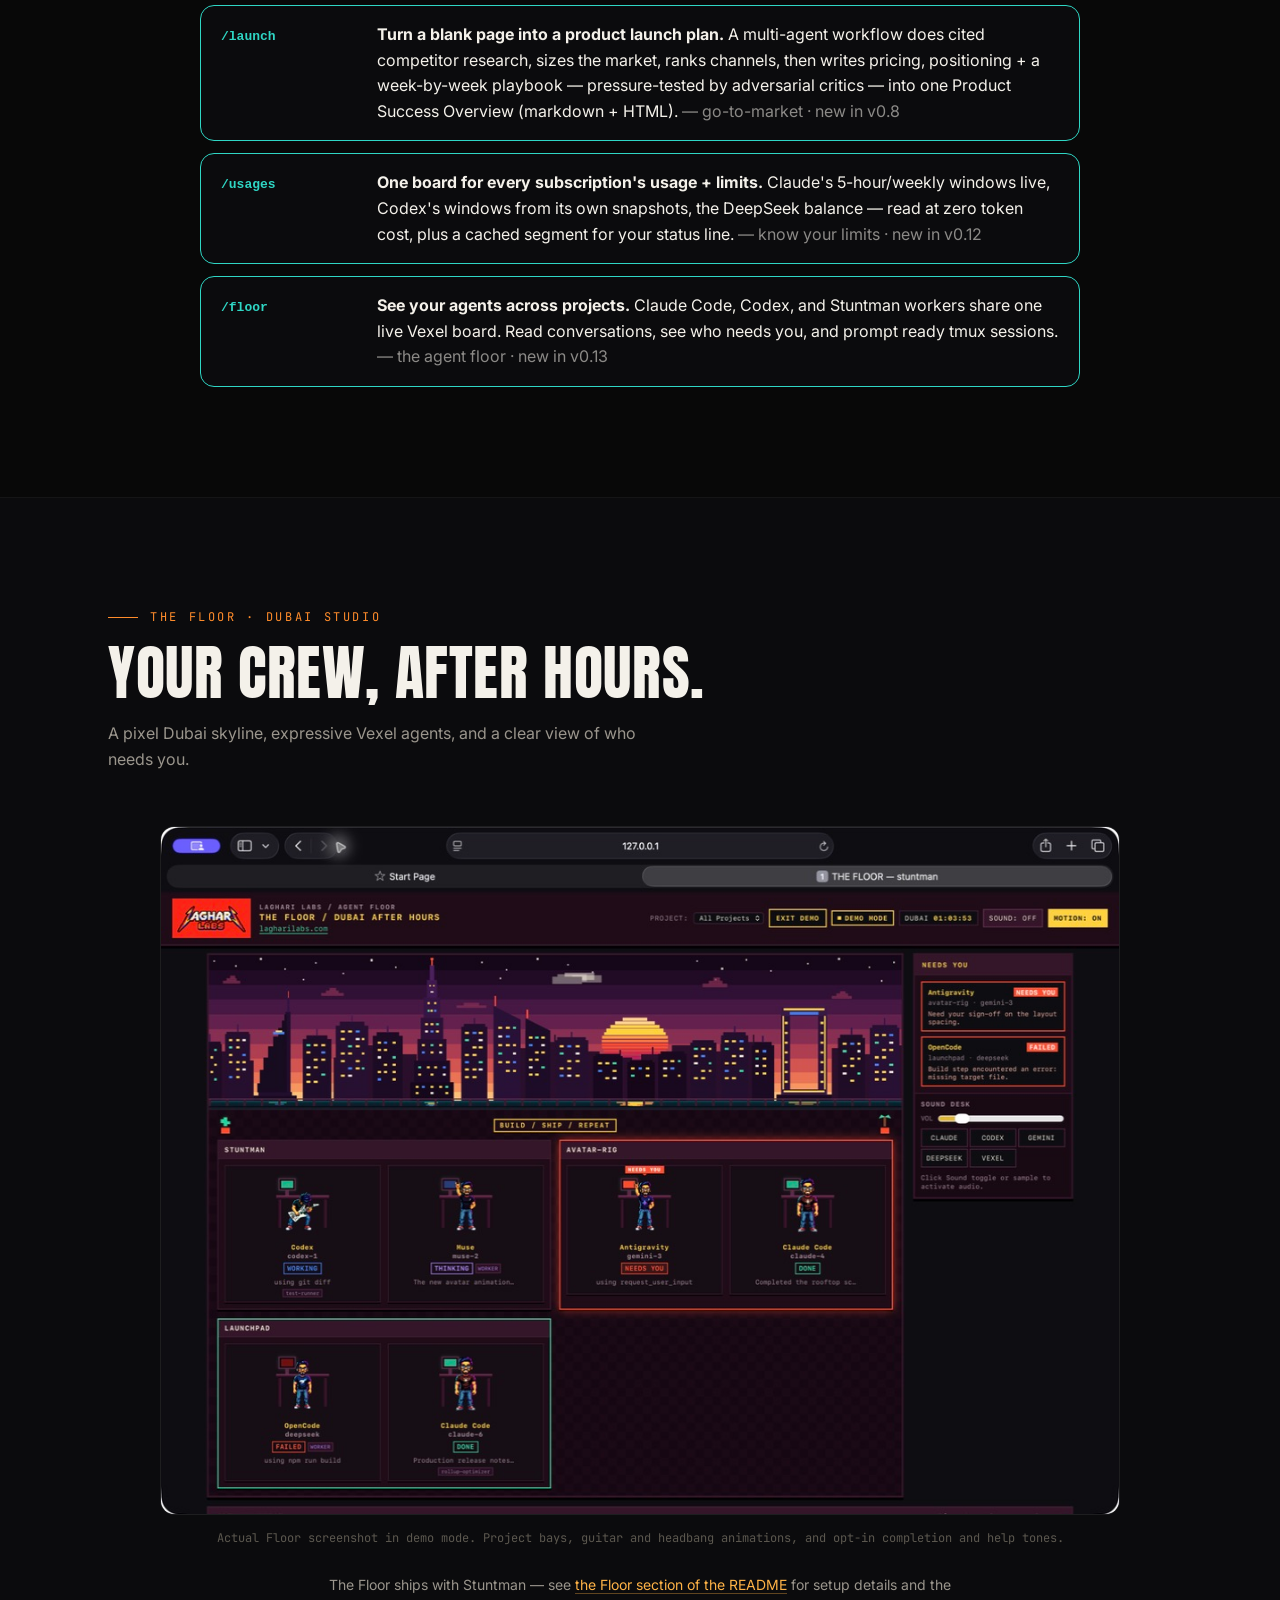
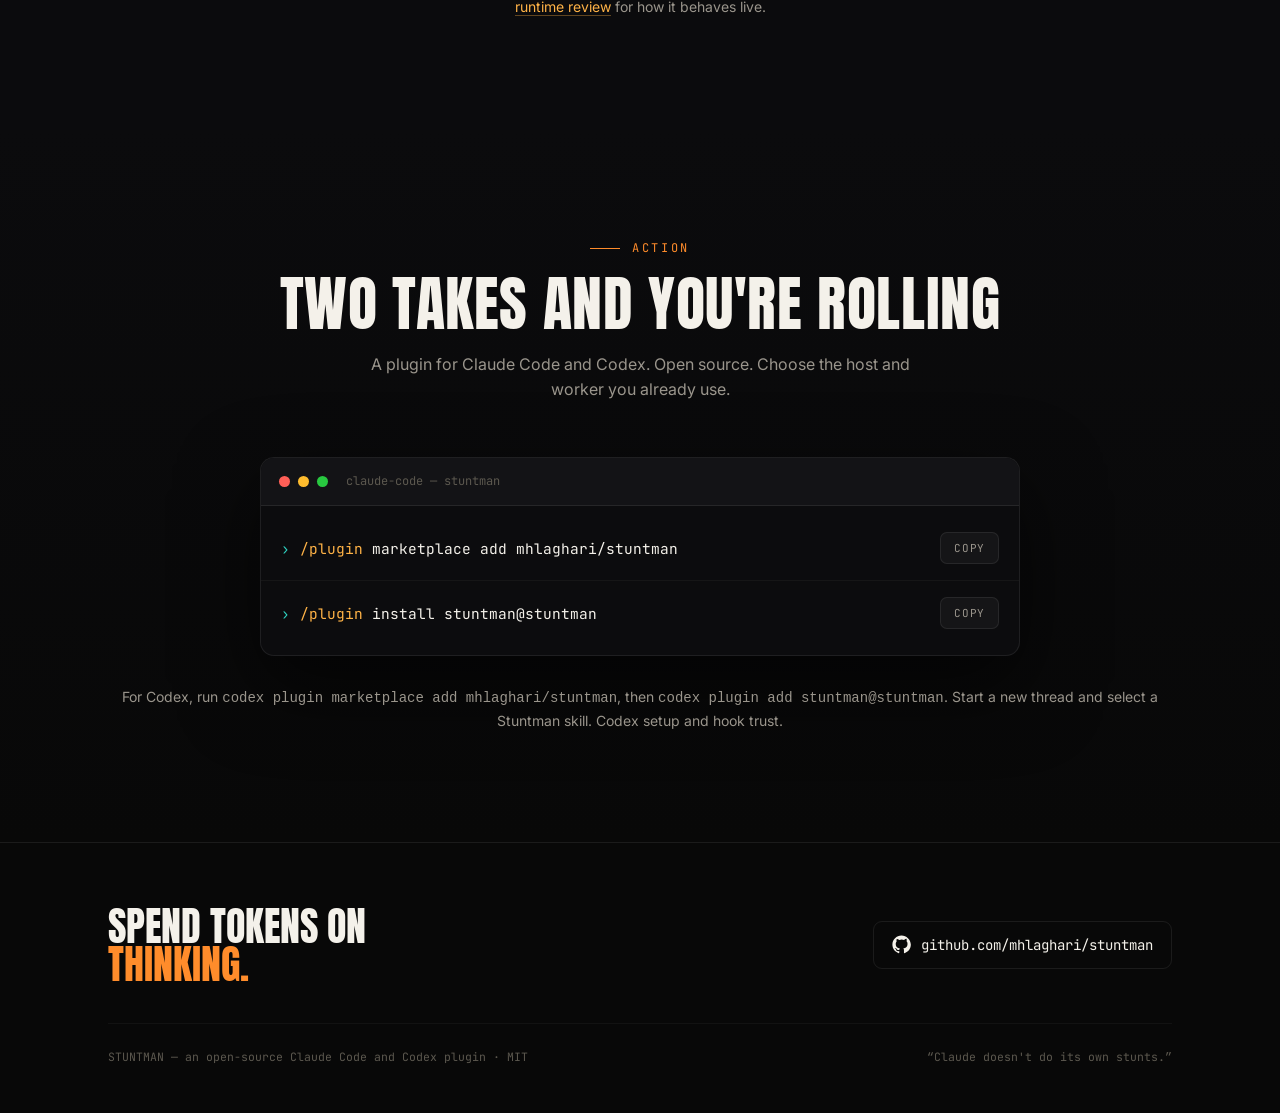
==== commit 1025c181: "Build Dubai Floor, scaffold agent roles, and publish demo screenshot" ====
--- a/docs/index.html
+++ b/docs/index.html
@@ -207,6 +207,15 @@
   .install-note{text-align:center;color:var(--muted);font-size:14px;margin-top:30px}
   .install-note .mono{color:var(--amber)}
 
+  /* ---------- FLOOR ---------- */
+  .floor-shot{max-width:960px;margin:54px auto 0}
+  .floor-shot a{display:block;border:1px solid var(--line);border-radius:14px;overflow:hidden}
+  .floor-shot img{display:block;width:100%;height:auto}
+  .floor-shot figcaption{margin-top:14px;font-family:'JetBrains Mono',monospace;font-size:12px;color:var(--faint);text-align:center}
+  .floor-links{max-width:640px;margin:26px auto 0;text-align:center;color:var(--muted);font-size:14px}
+  .floor-links a{color:var(--amber);border-bottom:1px solid rgba(255,179,71,.35)}
+  .floor-links a:hover{border-bottom-color:var(--amber)}
+
   /* ---------- FOOTER ---------- */
   footer{border-top:1px solid var(--line);padding:64px 0 48px;background:var(--black)}
   .foot-grid{display:flex;align-items:center;justify-content:space-between;gap:24px;flex-wrap:wrap}
@@ -460,6 +469,21 @@
         <div><b>See your agents across projects.</b> Claude Code, Codex, and Stuntman workers share one live Vexel board. Read conversations, see who needs you, and prompt ready tmux sessions. <span style="opacity:.55">— the agent floor · new in v0.13</span></div>
       </div>
     </div>
+  </div>
+</section>
+
+<section id="floor" style="background:#0b0b0d;border-top:1px solid var(--line-2)">
+  <div class="wrap">
+    <div class="reveal">
+      <div class="eyebrow">The Floor · Dubai studio</div>
+      <h2 class="sec">Your crew, after hours.</h2>
+      <p class="sec-sub">A pixel Dubai skyline, expressive Vexel agents, and a clear view of who needs you.</p>
+    </div>
+    <figure class="floor-shot reveal" data-d="1">
+      <a href="assets/floor-demo.jpg"><img src="assets/floor-demo.jpg" alt="The Floor board in demo mode: project bays with expressive Vexel agents playing guitar and headbanging under a pixel Dubai skyline at sunset" width="1072" height="768" loading="lazy"></a>
+      <figcaption>Actual Floor screenshot in demo mode. Project bays, guitar and headbang animations, and opt-in completion and help tones.</figcaption>
+    </figure>
+    <p class="floor-links reveal" data-d="2">The Floor ships with Stuntman — see <a href="https://github.com/mhlaghari/stuntman#floor--agents-across-projects" title="Read the Floor section of the Stuntman README">the Floor section of the README</a> for setup details and the <a href="https://github.com/mhlaghari/stuntman/blob/main/docs/runtime-review.md" title="Read the Floor runtime review">runtime review</a> for how it behaves live.</p>
   </div>
 </section>
 
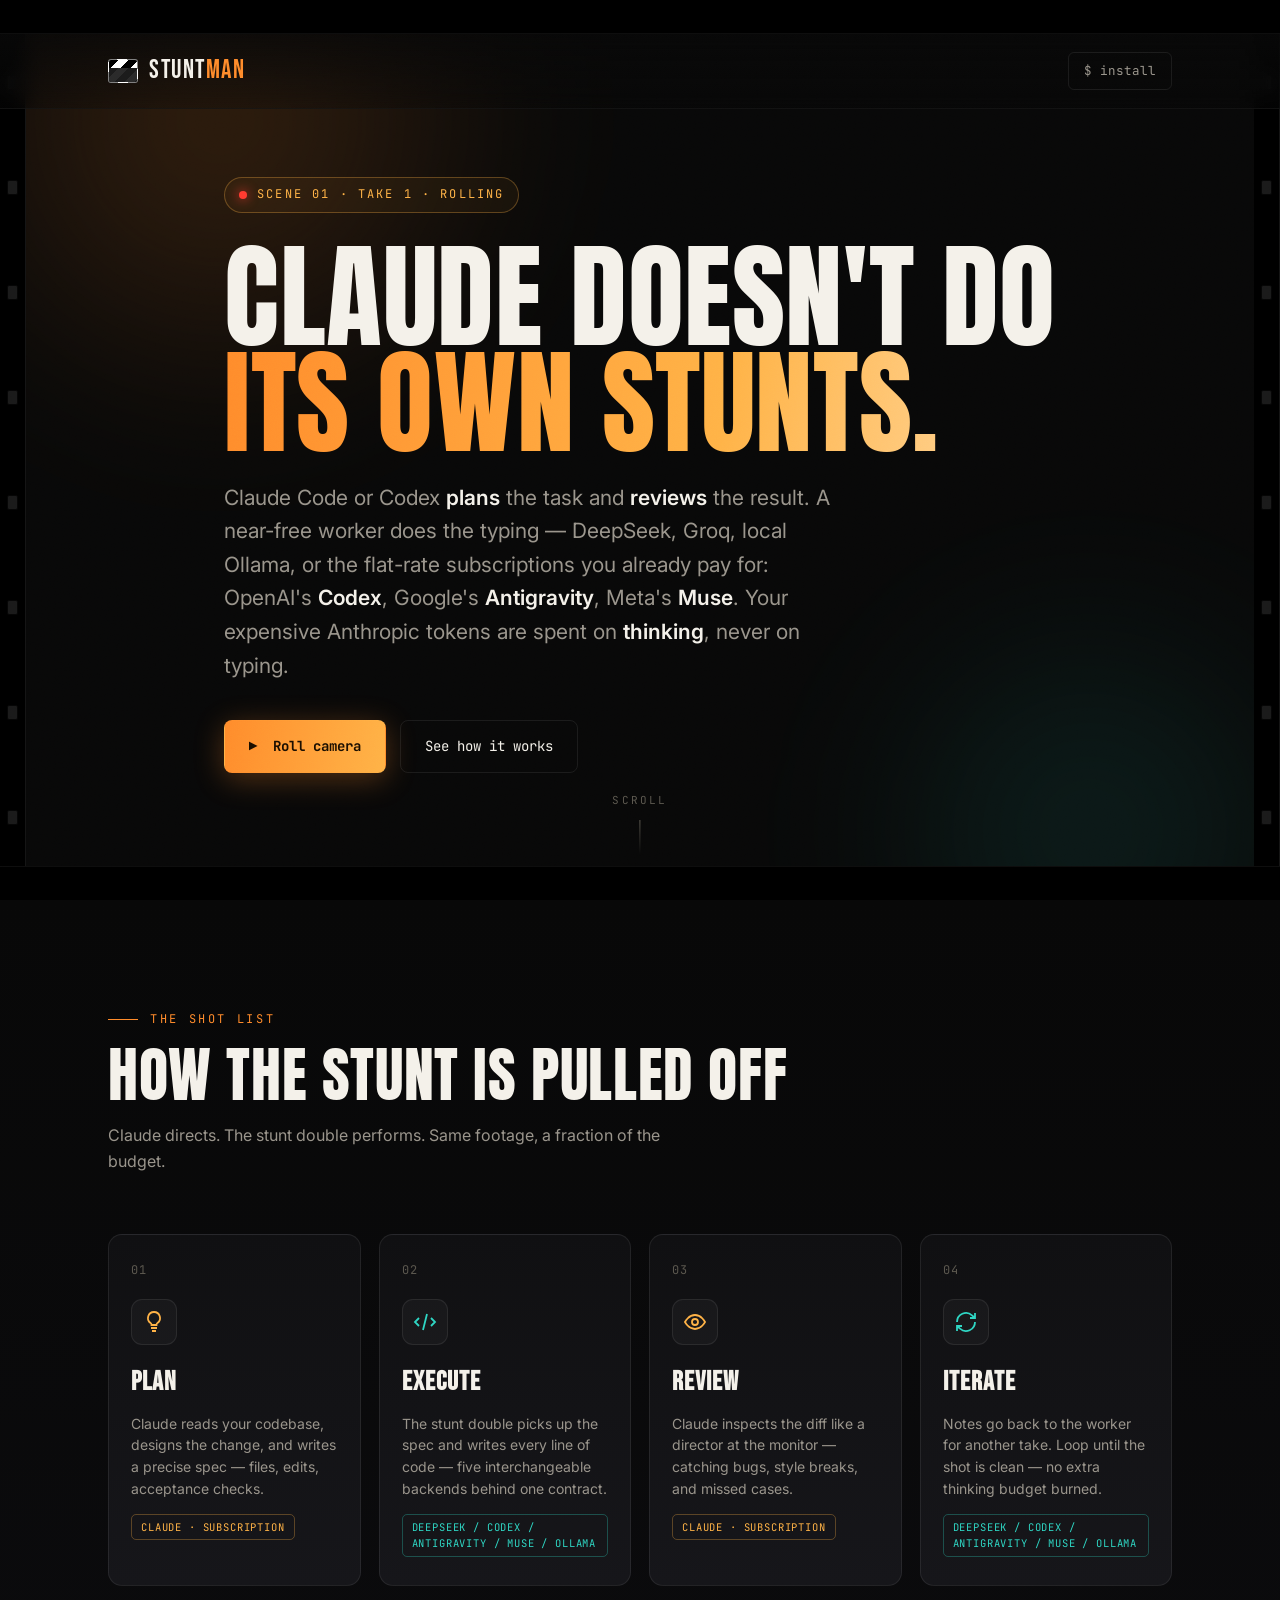
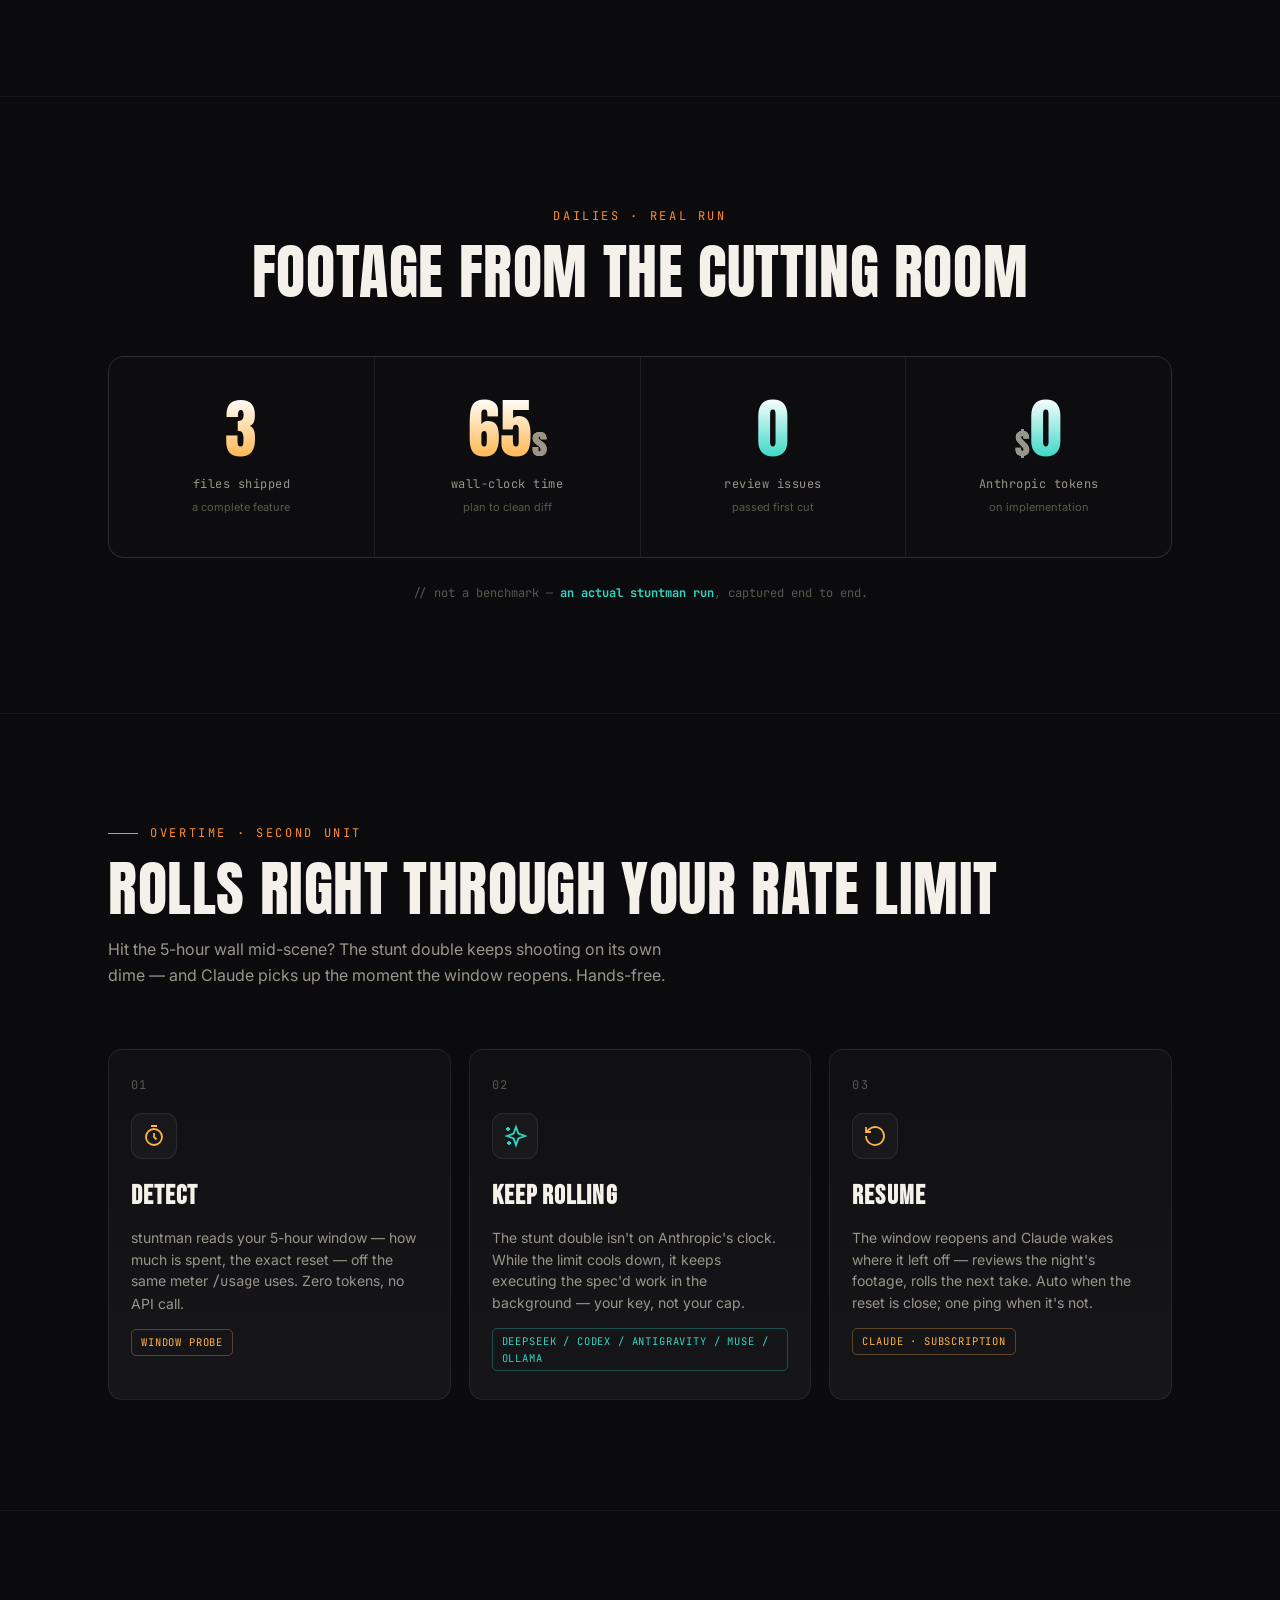
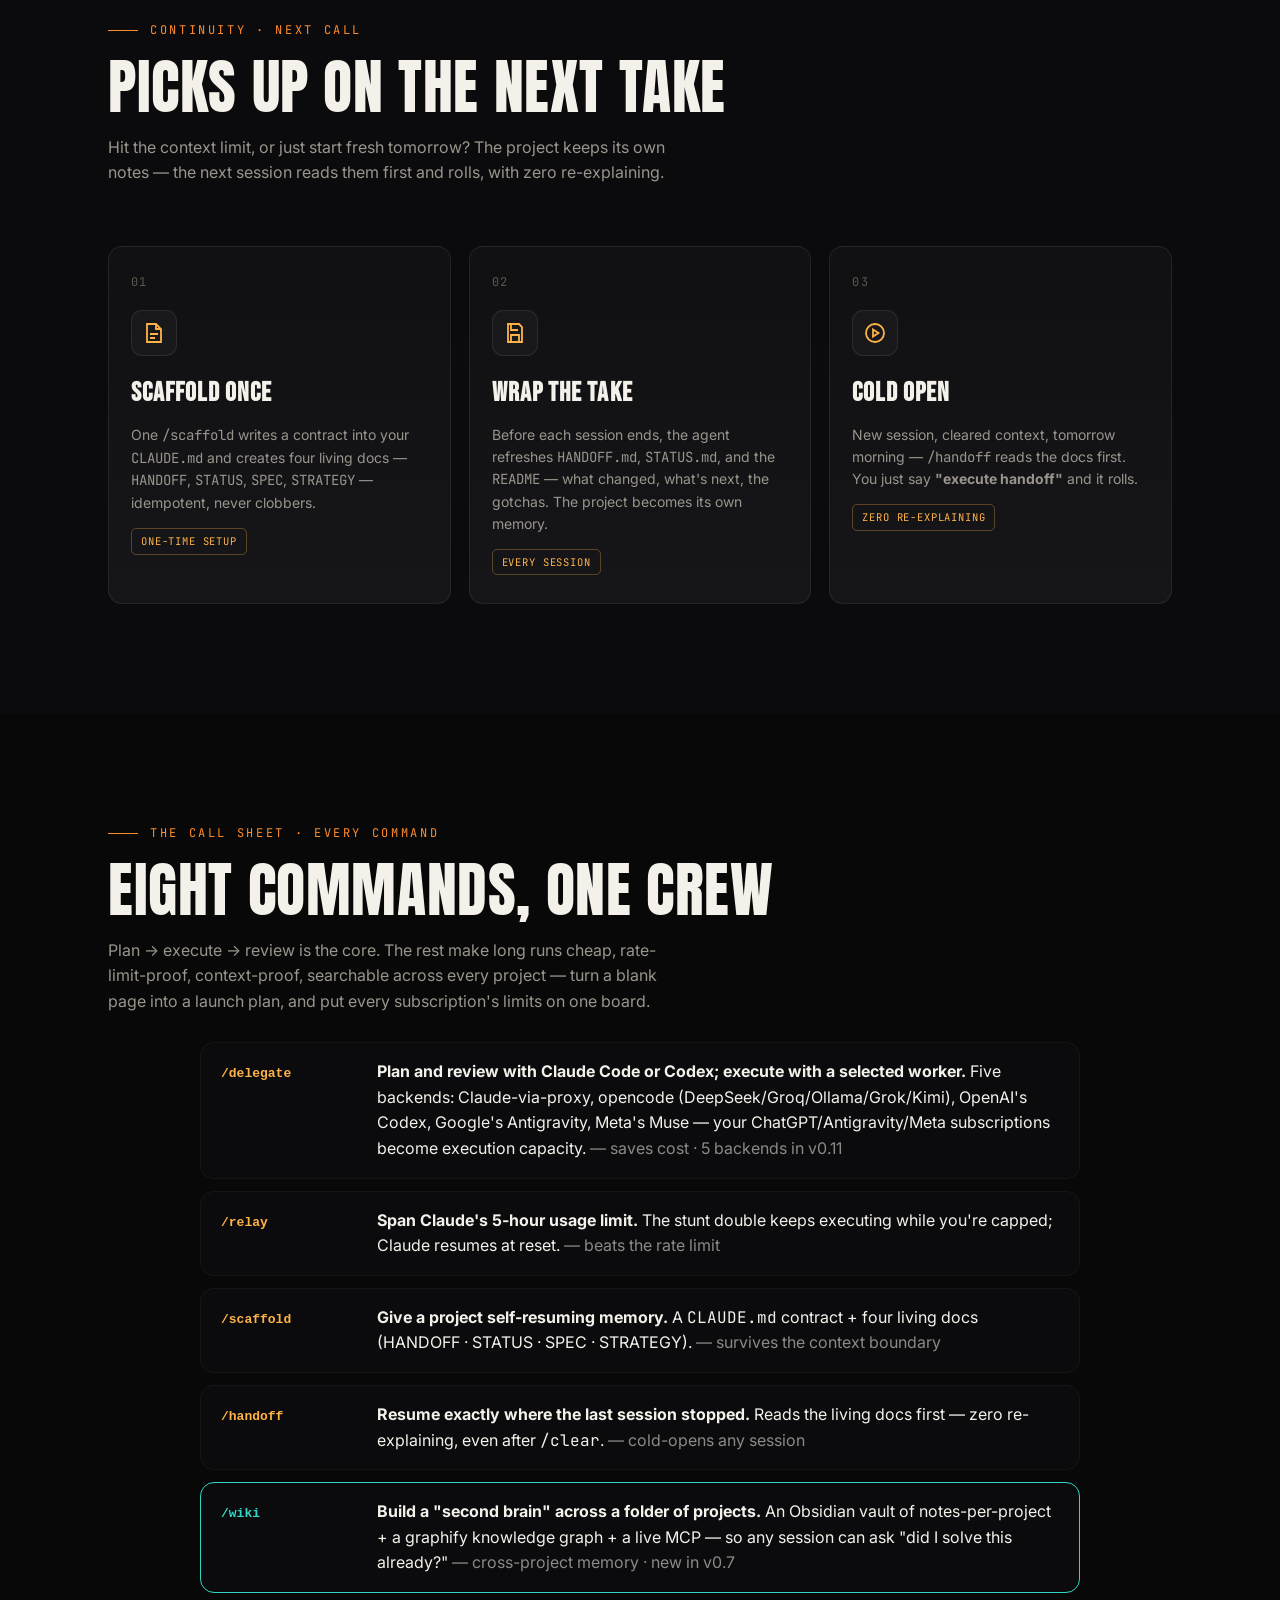
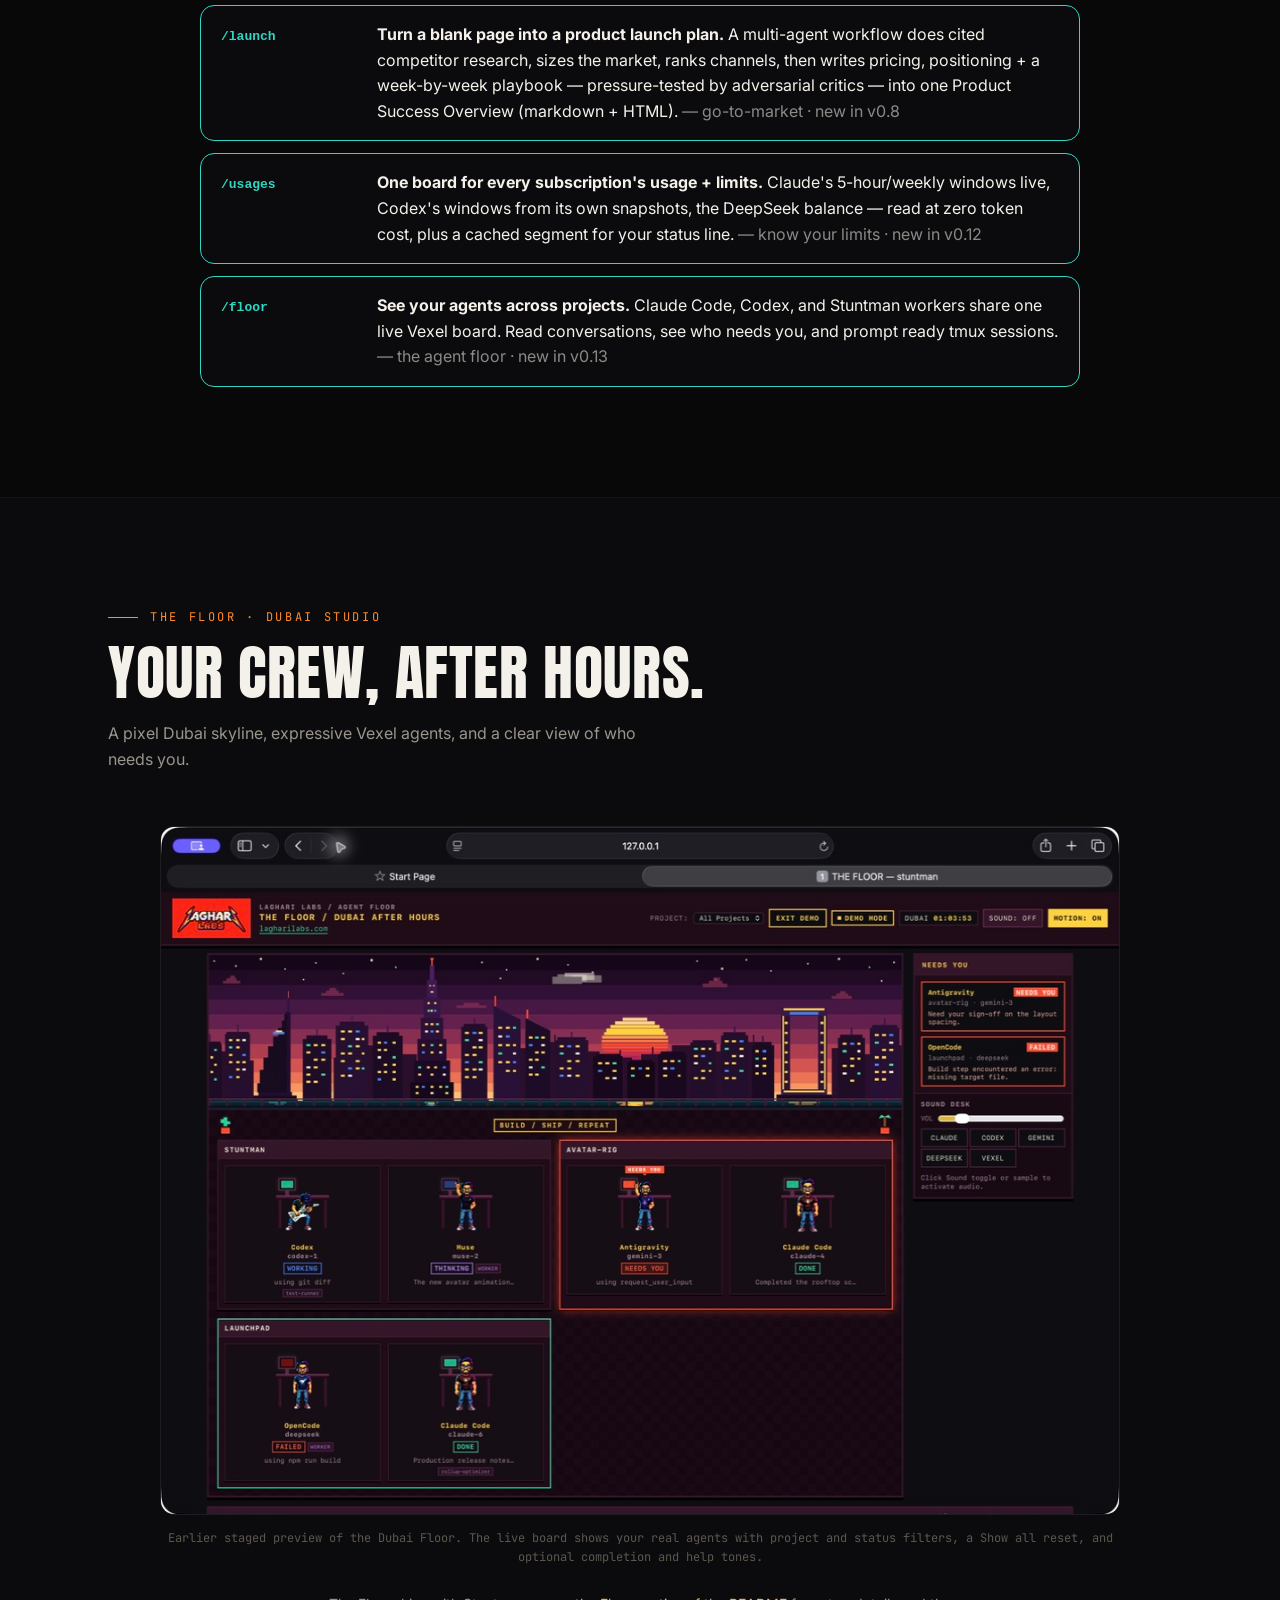
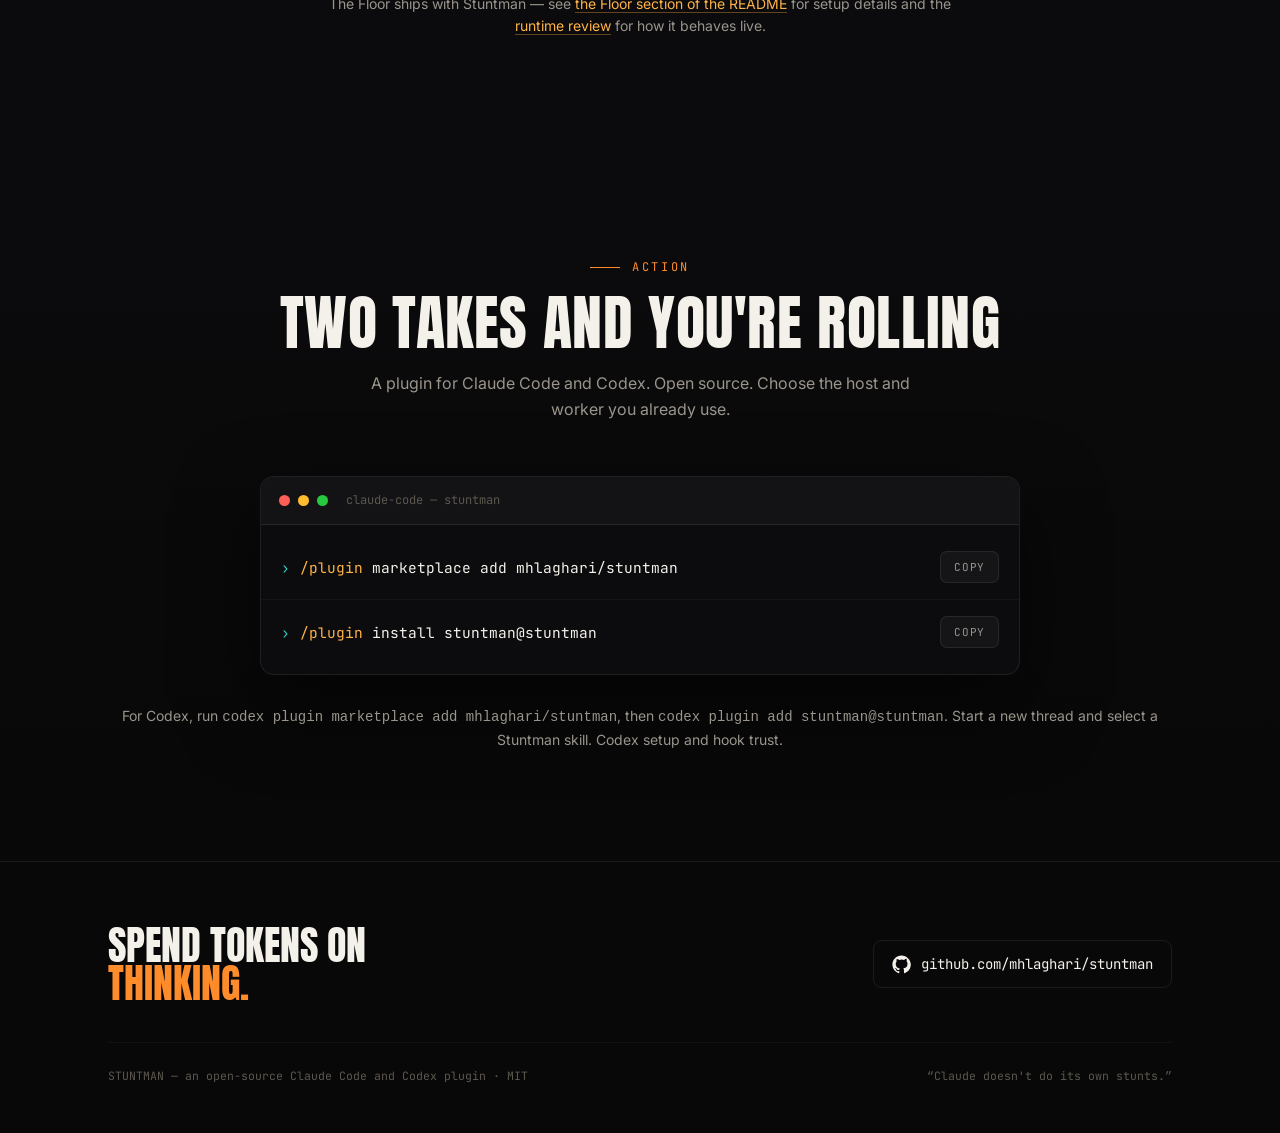
==== commit e3936854: "Replace Floor demo world with live status filters" ====
--- a/docs/index.html
+++ b/docs/index.html
@@ -480,8 +480,8 @@
       <p class="sec-sub">A pixel Dubai skyline, expressive Vexel agents, and a clear view of who needs you.</p>
     </div>
     <figure class="floor-shot reveal" data-d="1">
-      <a href="assets/floor-demo.jpg"><img src="assets/floor-demo.jpg" alt="The Floor board in demo mode: project bays with expressive Vexel agents playing guitar and headbanging under a pixel Dubai skyline at sunset" width="1072" height="768" loading="lazy"></a>
-      <figcaption>Actual Floor screenshot in demo mode. Project bays, guitar and headbang animations, and opt-in completion and help tones.</figcaption>
+      <a href="assets/floor-demo.jpg"><img src="assets/floor-demo.jpg" alt="The Floor board: project bays with expressive Vexel agents playing guitar and headbanging under a pixel Dubai skyline at sunset" width="1072" height="768" loading="lazy"></a>
+      <figcaption>Earlier staged preview of the Dubai Floor. The live board shows your real agents with project and status filters, a Show all reset, and optional completion and help tones.</figcaption>
     </figure>
     <p class="floor-links reveal" data-d="2">The Floor ships with Stuntman — see <a href="https://github.com/mhlaghari/stuntman#floor--agents-across-projects" title="Read the Floor section of the Stuntman README">the Floor section of the README</a> for setup details and the <a href="https://github.com/mhlaghari/stuntman/blob/main/docs/runtime-review.md" title="Read the Floor runtime review">runtime review</a> for how it behaves live.</p>
   </div>
